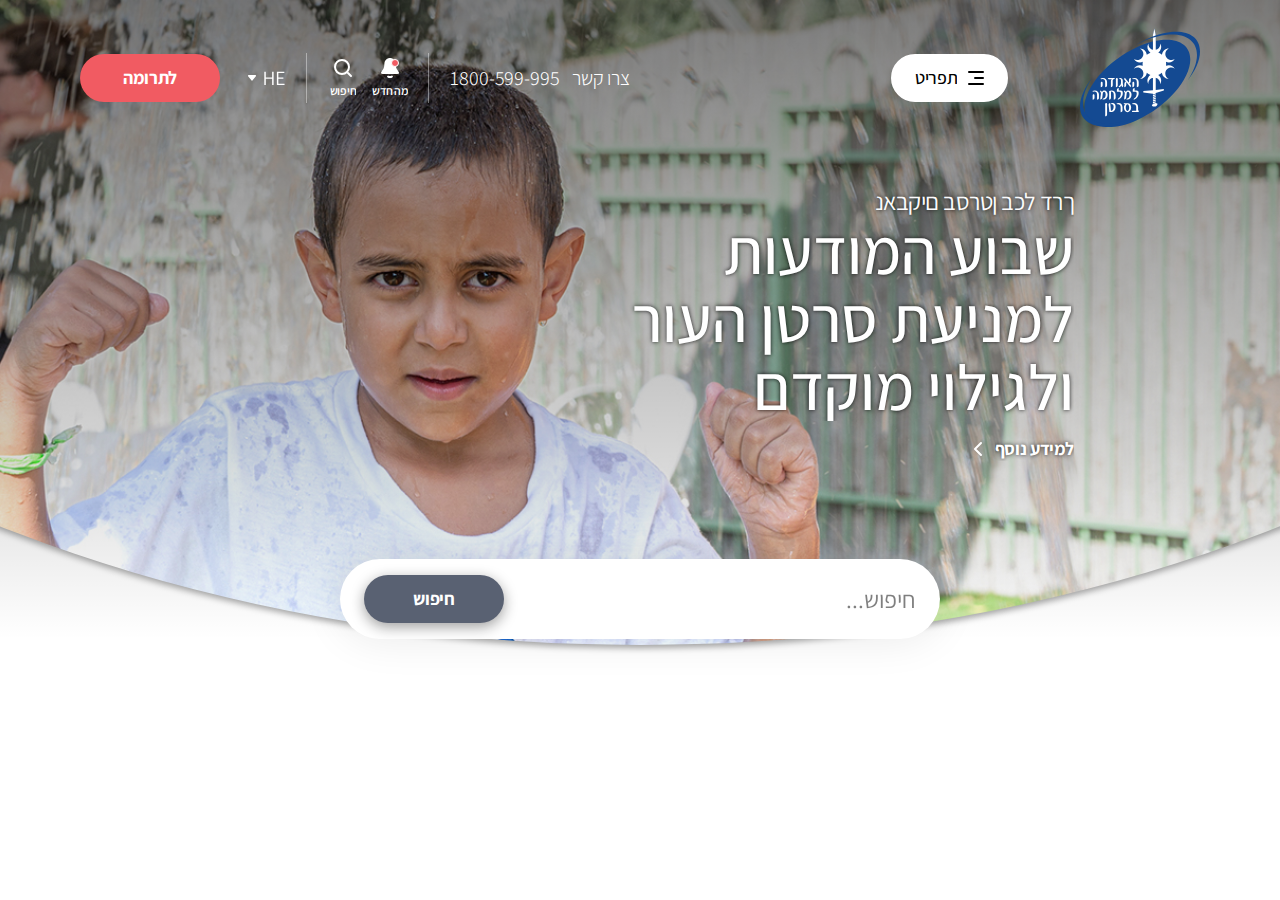
==== index.html @ 86f38469 "Header section done" ====
<!DOCTYPE html>
<html lang="en">
<head>
    <meta charset="UTF-8">
    <meta http-equiv="X-UA-Compatible" content="IE=edge">
    <meta name="viewport" content="width=device-width, initial-scale=1.0">
    <link rel="stylesheet" href="style.css">
    <link rel="preconnect" href="https://fonts.googleapis.com"><link rel="preconnect" href="https://fonts.gstatic.com" crossorigin><link href="https://fonts.googleapis.com/css2?family=Assistant:wght@200;300;400;500;600;700&display=swap" rel="stylesheet">
    <title>Webizz Test</title>
</head>
<body>
    <div class="grad"></div>
    <section class="header">
        <nav>
            <!-- <div class="left-nav">
                <button id="header-button-red">לתרומה</button>
                <select>
                    <option>HE</option>
                </select>
                <div class="header-icon">
                    <div class="header-div">
                        <img src="images/Search.svg">
                        <div class="header-icon-text">חיפוש</div>
                    </div>
                    <div class="header-div">
                        <img src="images/Bell_fill.svg">
                        <div class="header-icon-text">חיפוש</div>
                    </div>
                </div>
                <a class="contact-info">1800-599-995</a>
                <div class="contact-info">צרו קשר</div>
            </div>
            <div class="right-nav">
                <div class="menu">
                    <div id="menu-text">תפריט</div>
                    <img id="menu-icon" src="images/Menu_lines.svg">
                </div>
                <img src="images/Header_logo.svg">
            </div> -->
            <div class="left-nav">
                <button id="header-button-red">לתרומה</button>
                <img id="dropdown" src="images/Language_dropdown.svg">
                <div class="header-icon">
                    <div class="header-search-div">
                        <img src="images/Search.svg">
                        <div class="header-icon-text">חיפוש</div>
                    </div>
                    <div class="header-bell-div">
                        <img src="images/Bell_fill.svg">
                        <div class="header-icon-text">מה חדש</div>
                    </div>
                </div>
                <div class="contacts">
                    <a id="phone-num">1800-599-995</a>
                    <div id="contact-text">צרו קשר</div>
                </div>
            </div>
            <div class="right-nav">
                <div class="menu-div">
                    <div id="menu-text">תפריט</div>
                    <img id="menu-icon" src="images/Menu_lines.svg">
                </div>
                <img id="header-logo"src="images/Header_logo.svg">
            </div>
        </nav> 
        <div class="header-elipse">
            <img src="images/background.jpeg" >
            <div class="search-bar">
                <button id="search-button">חיפוש</button>
                <div id="search-text">חיפוש... </div>
            </div>
        </div>
        <div class="headers">
            <h3>ךרד לכב ןטרסב םיקבאנ</h3>
            <h1>שבוע המודעות למניעת סרטן העור ולגילוי מוקדם</h1>
            <div class="header-expand">
                <img src="images/Expand_right.svg">
                <div>למידע נוסף</div>
            </div>
        </div>
        <div class="search-bar">
            <button id="search-button">חיפוש</button>
            <div id="search-text">חיפוש... </div>
        </div>
    </section>
    
</body>
</html>
---- style.css ----
*{
    padding: 0;
    margin: 0;
    overflow-x: hidden;
    overflow-y: auto;
    font-family: 'Assistant';
}
.header{
    display: flex;
    justify-content: center;
}
.header-elipse {
    position: absolute;
    width: 2648px;
    height: 1904px;
    /* left: -605px;     */
    top: -1259px;
    border-radius: 50%;
    background-color: black;
    background-image: url(images/background.jpeg);
    background-repeat: no-repeat;
    background-size: 71.9%;
    background-position: 279px 1259px;
    filter: drop-shadow(0px 3px 3px rgba(0, 0, 0, 0.35));
    z-index: 0;
    
}
/* .header-elipse {
    position: absolute;
    height: 1898px;
    width: 2650px;
    left: -605px;
    top: -1253px;
    border-radius: 50%;
    background-color: white;
    filter: drop-shadow(0px 4px 4px rgba(0, 0, 0, 0.25));
    z-index: 0;
}  */
.background-img {
    position: absolute;
    width: 100%;
    filter: drop-shadow(0px 4px 4px rgba(0, 0, 0, 0.25));
    z-index: 0;
}
.grad {
    position: absolute;
    width: 100vw;
    height: 639px;
    left: 0;
    top: 0;
    background: linear-gradient(180deg, rgba(0, 0, 0, 0.5) 0%, rgba(0, 0, 0, 0) 100%);
    z-index: 2;
}
nav {
    margin-top: 27.6px;
    z-index: 3;
    width: 100%;
    height: 98.5;
    padding: 0 80px;
    align-items: center;
    display:flex;
    justify-content: space-between;
}
.left-nav{
    display: flex;
    align-items: center;
    height: 98.5px;
}
.right-nav{
    display: flex;
    align-items: center;
}
#header-button-red {
    width: 140px;
    height: 48px;
    background: #F15B62;
    border: none;
    border-radius: 80px;
    font-family: 'Assistant';
    font-style: normal;
    font-weight: 700;
    font-size: 18px;
    line-height: 24px;
    text-align: center;
    letter-spacing: -0.02em;
    color: #FFFFFF;
}
#dropdown {
    width: 46px;
    height: 26px;
    /* margin-left: 1.563%;
    margin-right: 1.563%; */
    margin-left: 20px;
    margin-right: 20px;
}
.header-icon {
    width: 121px;
    height: 50px;
    align-items: center;
    display: flex;
    border-right: 1px solid rgba(255, 255, 255, 0.4);
    border-left: 1px solid rgba(255, 255, 255, 0.4);
}
.header-search-div{
    width: 28px;
    height: 43px;
    margin-left: 22px;
    display: flex;
    flex-direction: column;
    align-items: center;
}
.header-bell-div{
    width: 38px;
    height: 43px;
    margin-left: 14px;
    margin-right: 19px;
    display: flex;
    flex-direction: column;
    align-items: center;
}
.header-div img {
    max-width: 24px;
    max-height: 24px;
}
.header-icon-text{
    height: 15.7px;
    font-style: normal;
    font-weight: 600;
    font-size: 12px;
    line-height: 15.7px;
    text-align: center;
    letter-spacing: -0.02em;
    color: white;
    margin-top: 3px;
}

.contacts {
    display: flex;
    align-items: center;
    width: 220px;
}
#phone-num {
    width: 126px;
    margin-left: 13px;
    font-style: normal;
    font-weight: 300;
    font-size: 20px;
    line-height: 26px;
    text-align: center;
    letter-spacing: -0.008em;
    color: #FFFFFF;
}
#contact-text {
    margin-left: 4px;
    font-style: normal;
    font-weight: 300;
    font-size: 20px;
    line-height: 26px;
    text-align: center;
    letter-spacing: -0.008em;
    color: #FFFFFF;
}
.menu-div{
    width: 113px;
    align-items: center;
    display: flex;
    justify-content: space-between;
    height: 44px;
    background: #FFFFFF;
    border: 2px solid #FFFFFF;
    border-radius: 80px;
}
#menu-text {
    padding-left: 22px;
    font-style: normal;
    font-weight: 500;
    font-size: 18px;
    line-height: 24px;
    text-align: center;
    letter-spacing: -0.02em;
    color: #000000;
}
#menu-icon {
    padding-right: 22px;
    max-height: 14px;
    align-items: center;
}
#header-logo{
    height: 98.5;
    padding-left: 72px;
}
.headers{
    margin-top: 185.75px;
    margin-left: 27.2%;
    position: absolute;
    z-index: 4;
    display: flex;
    flex-direction: column;
    align-items: flex-end;
}
.headers h3 {
    font-style: normal;
    font-weight: 400;
    font-size: 24px;
    line-height: 31px;
    letter-spacing: -0.02em;
    color: #FBFBFC;
    text-shadow: 0px 0px 4px rgba(0, 0, 0, 0.85);
}
.headers h1 {
    overflow-y: hidden;
    max-width: 520px;
    font-style: normal;
    font-weight: 500;
    font-size: 64px;
    line-height: 68px;
    text-align: right;
    color: #FFFFFF;
    mix-blend-mode: normal;
    text-shadow: 0px 0px 4px rgba(0, 0, 0, 0.85);
}
.header-expand {
    margin-top: 3.1%;
    display: flex;
    align-items: center;
}
.header-expand div {
    margin-left: 5px;
    font-style: normal;
    font-weight: 700;
    font-size: 18px;
    line-height: 24px;
    display: flex;
    align-items: center;
    text-align: center;
    letter-spacing: -0.02em;
    color: #FFFFFF;
    text-shadow: 0px 0px 4px rgba(0, 0, 0, 0.85);
}
.search-bar {
   position: absolute;
   z-index: 5;
   margin-top: 559px;
   width: 600px;
   height: 80px;
   background: #FFFFFF;
   box-shadow: 0px 0px 44px rgba(0, 0, 0, 0.09);
   border-radius: 102px;   
   display: flex;
   align-items: center;
   justify-content: space-between;
}
#search-button {
    margin-left: 24px;
    width: 140px;
    height: 48px;
    background: #596172;
    box-shadow: 0px 4px 14px rgba(15, 15, 15, 0.4);
    border-radius: 51.046px;
    border: none;
    font-style: normal;
    font-weight: 700;
    font-size: 18px;
    line-height: 24px;
    text-align: center;
    letter-spacing: -0.02em;
    color: #FFFFFF;
}
#search-text {
    margin-right: 24px;
    direction: rtl;
    font-weight: 400;
    font-size: 24px;
    line-height: 31px;
    display: flex;
    align-items: center;
    text-align: right;
    
    color: #000000;
    
    opacity: 0.5;    
}
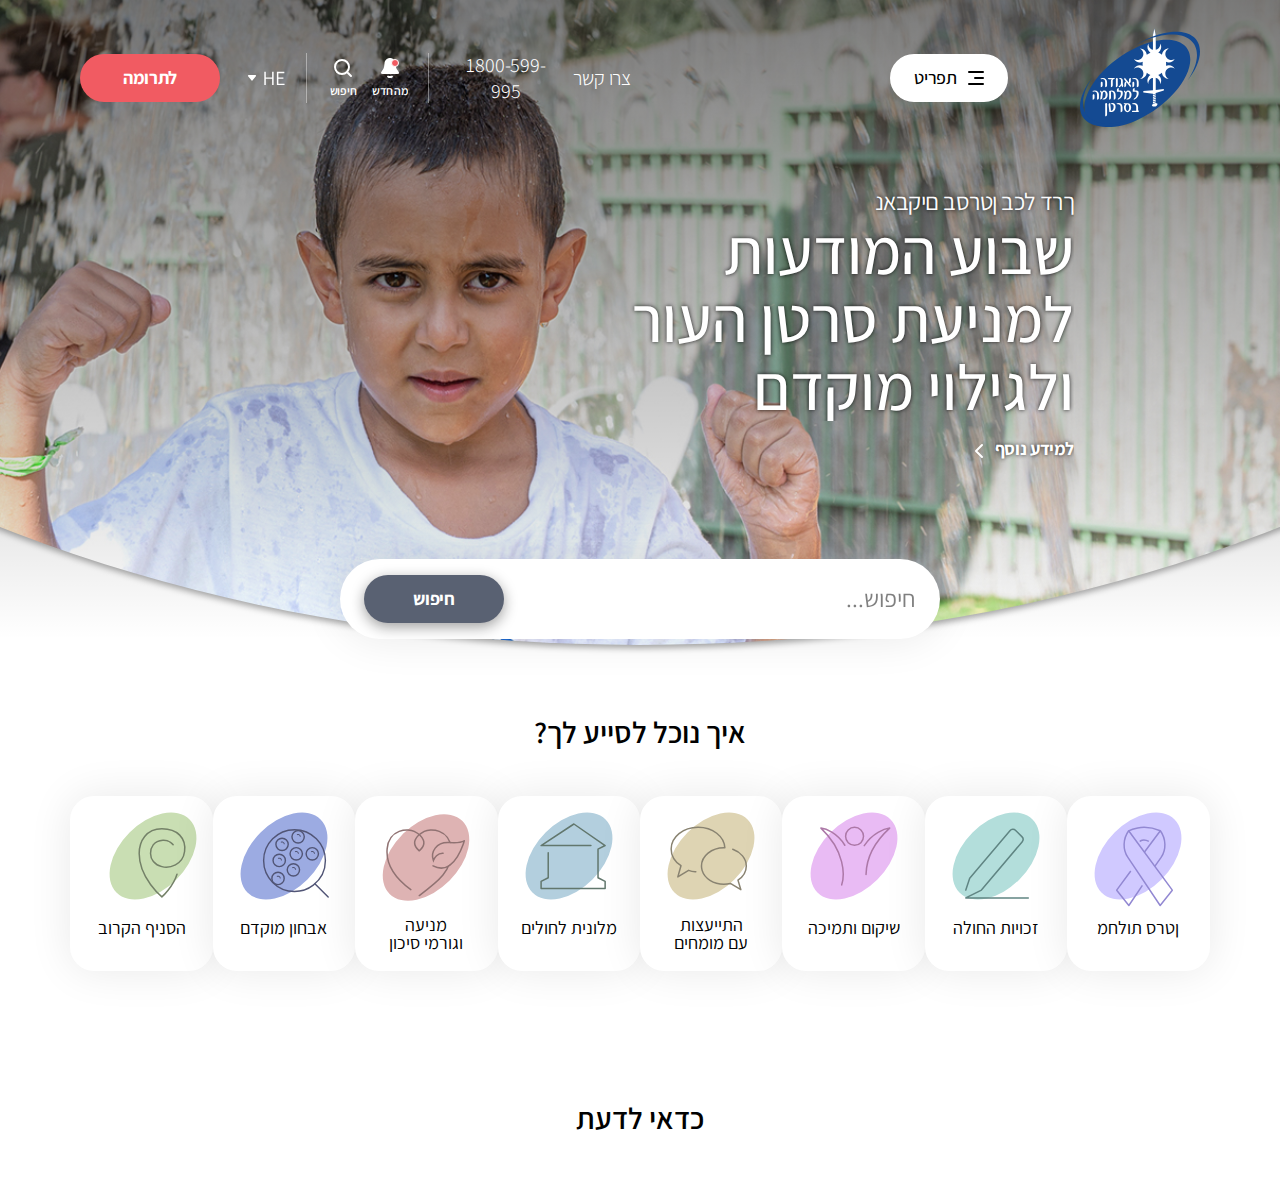
==== commit 6127fe77: "Info Boxes Section added" ====
--- a/index.html
+++ b/index.html
@@ -12,31 +12,6 @@
     <div class="grad"></div>
     <section class="header">
         <nav>
-            <!-- <div class="left-nav">
-                <button id="header-button-red">לתרומה</button>
-                <select>
-                    <option>HE</option>
-                </select>
-                <div class="header-icon">
-                    <div class="header-div">
-                        <img src="images/Search.svg">
-                        <div class="header-icon-text">חיפוש</div>
-                    </div>
-                    <div class="header-div">
-                        <img src="images/Bell_fill.svg">
-                        <div class="header-icon-text">חיפוש</div>
-                    </div>
-                </div>
-                <a class="contact-info">1800-599-995</a>
-                <div class="contact-info">צרו קשר</div>
-            </div>
-            <div class="right-nav">
-                <div class="menu">
-                    <div id="menu-text">תפריט</div>
-                    <img id="menu-icon" src="images/Menu_lines.svg">
-                </div>
-                <img src="images/Header_logo.svg">
-            </div> -->
             <div class="left-nav">
                 <button id="header-button-red">לתרומה</button>
                 <img id="dropdown" src="images/Language_dropdown.svg">
@@ -57,8 +32,10 @@
             </div>
             <div class="right-nav">
                 <div class="menu-div">
-                    <div id="menu-text">תפריט</div>
-                    <img id="menu-icon" src="images/Menu_lines.svg">
+                    <div id="menu-div-content">
+                        <div id="menu-text">תפריט</div>
+                        <img id="menu-icon" src="images/Menu_lines.svg">
+                    </div>
                 </div>
                 <img id="header-logo"src="images/Header_logo.svg">
             </div>
@@ -83,6 +60,52 @@
             <div id="search-text">חיפוש... </div>
         </div>
     </section>
-    
+    <section class="get-started">
+        <h3 id="start-header">איך נוכל לסייע לך?</h3>
+        <div class="start-boxes">
+            <div class="start-box">
+                <img src="images/Location.svg" class="icon icon-1">
+                <div class="box-text box-text-1">הסניף הקרוב</div>
+            </div> 
+            <div class="start-box">
+                <img src="images/Magnifier.svg" id="magnifier-icon">
+                <img src="images/Observe.svg" class="icon icon-2">
+                <div class="box-text box-text-2">אבחון מוקדם</div>
+            </div>
+            <div class="start-box">
+                <img src="images/Heart.svg" class="icon icon-3">
+                <div class="box-text box-text-3">מניעה 
+                   <br> וגורמי סיכון</div>
+                <div class="elipse-3"></div>
+            </div>
+            <div class="start-box">
+                <img src="images/House.svg" class="icon icon-4">
+                <div class="box-text box-text-4">מלונית לחולים</div>
+            </div>
+            <div class="start-box">
+                <img src="images/Chat.svg" class="icon icon-5">
+                <div class="box-text box-text-5">התייעצות 
+                   <br> עם מומחים</div>
+            </div>
+            <div class="start-box">
+                <img src="images/Human.svg" class="icon icon-6">
+                <div class="box-text box-text-6">שיקום ותמיכה</div>
+            </div>
+            <div class="start-box">
+                <img src="images/Pen.svg" class="icon icon-7">
+                <div class="box-text box-text-7">זכויות החולה</div>
+            </div>
+            <div class="start-box">
+                <img src="images/Tie.svg" class="icon icon-8">
+                <div class="box-text box-text-8">ןטרס תולחמ</div>
+            </div>
+        </div>
+    </section>
+    <section class="news">
+        <h3 class="news-header">כדאי לדעת</h3>
+        <div class="news-boxes">
+            <div class="news-box"></div>
+        </div>
+    </section>
 </body>
 </html>--- a/style.css
+++ b/style.css
@@ -5,37 +5,27 @@
     overflow-y: auto;
     font-family: 'Assistant';
 }
+html {
+    font-size: 16px
+}
 .header{
     display: flex;
     justify-content: center;
 }
 .header-elipse {
     position: absolute;
-    width: 2648px;
-    height: 1904px;
-    /* left: -605px;     */
-    top: -1259px;
+    width: 165.63em;
+    height: 118.63em;
+    top: -78.31em;
     border-radius: 50%;
     background-color: black;
     background-image: url(images/background.jpeg);
     background-repeat: no-repeat;
-    background-size: 71.9%;
-    background-position: 279px 1259px;
+    background-position: 17.6em 78.31em;
+    background-size: 71.8% 49%;
     filter: drop-shadow(0px 3px 3px rgba(0, 0, 0, 0.35));
     z-index: 0;
-    
-}
-/* .header-elipse {
-    position: absolute;
-    height: 1898px;
-    width: 2650px;
-    left: -605px;
-    top: -1253px;
-    border-radius: 50%;
-    background-color: white;
-    filter: drop-shadow(0px 4px 4px rgba(0, 0, 0, 0.25));
-    z-index: 0;
-}  */
+}
 .background-img {
     position: absolute;
     width: 100%;
@@ -45,18 +35,17 @@
 .grad {
     position: absolute;
     width: 100vw;
-    height: 639px;
+    height: 39.94em;
     left: 0;
     top: 0;
     background: linear-gradient(180deg, rgba(0, 0, 0, 0.5) 0%, rgba(0, 0, 0, 0) 100%);
     z-index: 2;
 }
 nav {
-    margin-top: 27.6px;
     z-index: 3;
     width: 100%;
-    height: 98.5;
-    padding: 0 80px;
+    height: 6.13em;
+    padding: 1.81em 5.00em;
     align-items: center;
     display:flex;
     justify-content: space-between;
@@ -64,133 +53,132 @@
 .left-nav{
     display: flex;
     align-items: center;
-    height: 98.5px;
 }
 .right-nav{
     display: flex;
     align-items: center;
 }
 #header-button-red {
-    width: 140px;
-    height: 48px;
+    width: 8.75rem;
+    height: 3.00rem;
     background: #F15B62;
     border: none;
-    border-radius: 80px;
+    border-radius: 5.00rem;
+    padding: 0.75rem 2.69rem;
     font-family: 'Assistant';
     font-style: normal;
     font-weight: 700;
-    font-size: 18px;
+    font-size: 1.13rem;
     line-height: 24px;
     text-align: center;
     letter-spacing: -0.02em;
     color: #FFFFFF;
 }
 #dropdown {
-    width: 46px;
-    height: 26px;
-    /* margin-left: 1.563%;
-    margin-right: 1.563%; */
-    margin-left: 20px;
-    margin-right: 20px;
+    width: 2.88em;
+    height: 1.63em;
+    margin-left: 1.25em;
+    margin-right: 1.25em;
 }
 .header-icon {
-    width: 121px;
-    height: 50px;
+    width: 7.56em;
+    height: 3.13em;
     align-items: center;
     display: flex;
     border-right: 1px solid rgba(255, 255, 255, 0.4);
     border-left: 1px solid rgba(255, 255, 255, 0.4);
 }
 .header-search-div{
-    width: 28px;
-    height: 43px;
-    margin-left: 22px;
+    width: 1.75em;
+    height: 2.69em;
+    margin-left: 1.38em;
     display: flex;
     flex-direction: column;
     align-items: center;
 }
 .header-bell-div{
-    width: 38px;
-    height: 43px;
-    margin-left: 14px;
-    margin-right: 19px;
+    width: 2.38em;
+    height: 2.69em;
+    margin-left: 0.88em;
+    margin-right: 1.19em;
     display: flex;
     flex-direction: column;
     align-items: center;
 }
 .header-div img {
-    max-width: 24px;
-    max-height: 24px;
+    max-width: 1.5em;
+    max-height: 1.5em;
 }
 .header-icon-text{
-    height: 15.7px;
+    height: 1rem;
     font-style: normal;
     font-weight: 600;
-    font-size: 12px;
-    line-height: 15.7px;
+    font-size: 0.75rem;
+    line-height: 1rem;
     text-align: center;
     letter-spacing: -0.02em;
     color: white;
-    margin-top: 3px;
+    margin-top: 0.19rem;
 }
 
 .contacts {
     display: flex;
     align-items: center;
-    width: 220px;
 }
 #phone-num {
-    width: 126px;
-    margin-left: 13px;
+    width: 6.63rem;
+    margin-left: 1.50rem;
     font-style: normal;
     font-weight: 300;
-    font-size: 20px;
-    line-height: 26px;
+    font-size: 1.25rem;
+    line-height: 1.63rem;
+    text-align: center;
+    letter-spacing: -0.008em;;
+    color: #FFFFFF;
+}
+#contact-text {
+    margin-left: 0.88rem;
+    font-style: normal;
+    font-weight: 300;
+    font-size: 1.25rem;
+    line-height: 1.63rem;
     text-align: center;
     letter-spacing: -0.008em;
     color: #FFFFFF;
 }
-#contact-text {
-    margin-left: 4px;
-    font-style: normal;
-    font-weight: 300;
-    font-size: 20px;
-    line-height: 26px;
-    text-align: center;
-    letter-spacing: -0.008em;
-    color: #FFFFFF;
-}
 .menu-div{
-    width: 113px;
-    align-items: center;
-    display: flex;
-    justify-content: space-between;
-    height: 44px;
+    padding: 0.63em 1.38em;
+    align-items: center;
     background: #FFFFFF;
     border: 2px solid #FFFFFF;
-    border-radius: 80px;
+    border-radius: 5rem;
+}
+#menu-div-content{
+    display: flex;
+    justify-content: space-between;
+    align-items: center;
+    width: fit-content;
+    height: fit-content;
 }
 #menu-text {
-    padding-left: 22px;
+    margin-right: 0.63em;
     font-style: normal;
     font-weight: 500;
-    font-size: 18px;
-    line-height: 24px;
+    font-size: 1.13rem;
+    line-height: 1.5rem;
     text-align: center;
     letter-spacing: -0.02em;
     color: #000000;
 }
 #menu-icon {
-    padding-right: 22px;
-    max-height: 14px;
+    max-height: 0.88em;
     align-items: center;
 }
 #header-logo{
-    height: 98.5;
-    padding-left: 72px;
+    padding-left: 4.50em;
 }
 .headers{
-    margin-top: 185.75px;
+    margin-top: 11.63em;
     margin-left: 27.2%;
     position: absolute;
     z-index: 4;
@@ -199,79 +187,82 @@
     align-items: flex-end;
 }
 .headers h3 {
+    direction: rtl;
     font-style: normal;
     font-weight: 400;
-    font-size: 24px;
-    line-height: 31px;
+    font-size: 1.50rem;
+    line-height: 1.94rem;
     letter-spacing: -0.02em;
     color: #FBFBFC;
     text-shadow: 0px 0px 4px rgba(0, 0, 0, 0.85);
 }
 .headers h1 {
     overflow-y: hidden;
-    max-width: 520px;
+    max-width: 32.50rem;
     font-style: normal;
     font-weight: 500;
-    font-size: 64px;
-    line-height: 68px;
+    font-size: 4.00rem;
+    line-height: 4.25rem;
     text-align: right;
     color: #FFFFFF;
     mix-blend-mode: normal;
     text-shadow: 0px 0px 4px rgba(0, 0, 0, 0.85);
 }
 .header-expand {
-    margin-top: 3.1%;
-    display: flex;
-    align-items: center;
+    margin-top: 1em; 
+    display: flex;
+    justify-content: flex-start;
 }
 .header-expand div {
-    margin-left: 5px;
+    margin-left: 0.25rem;
     font-style: normal;
     font-weight: 700;
-    font-size: 18px;
-    line-height: 24px;
-    display: flex;
-    align-items: center;
-    text-align: center;
+    font-size: 1.13rem;
+    line-height: 1.47rem;
+    display: flex;
     letter-spacing: -0.02em;
     color: #FFFFFF;
     text-shadow: 0px 0px 4px rgba(0, 0, 0, 0.85);
+}
+.header-expand img {
+    margin-top: 0.13em;
+
 }
 .search-bar {
    position: absolute;
    z-index: 5;
-   margin-top: 559px;
-   width: 600px;
-   height: 80px;
+   margin-top: 34.94em;
+   width: 37.50em   ;
+   height: 5.00em;
    background: #FFFFFF;
    box-shadow: 0px 0px 44px rgba(0, 0, 0, 0.09);
-   border-radius: 102px;   
+   border-radius: 7.50em;   
    display: flex;
    align-items: center;
    justify-content: space-between;
 }
 #search-button {
-    margin-left: 24px;
-    width: 140px;
-    height: 48px;
+    margin-left: 1.50rem;
+    width: 8.75rem;
+    height: 3.00rem;
     background: #596172;
     box-shadow: 0px 4px 14px rgba(15, 15, 15, 0.4);
-    border-radius: 51.046px;
+    border-radius: 3.19rem;
     border: none;
     font-style: normal;
     font-weight: 700;
-    font-size: 18px;
-    line-height: 24px;
+    font-size: 1.13rem;
+    line-height: 1.50rem;
     text-align: center;
     letter-spacing: -0.02em;
     color: #FFFFFF;
 }
 #search-text {
-    margin-right: 24px;
+    margin-right: 1.5rem;
     direction: rtl;
     font-weight: 400;
-    font-size: 24px;
-    line-height: 31px;
+    font-size: 1.50rem;
+    line-height: 1.96rem;
     display: flex;
     align-items: center;
     text-align: right;
@@ -280,3 +271,103 @@
     
     opacity: 0.5;    
 }
+
+/* Get Started section */
+.get-started {
+    margin-top: 34.56em;
+    display: flex;
+    flex-direction: column;
+    align-items: center;
+}
+#start-header {
+    direction: rtl;
+    font-style: normal;
+    font-weight: 600;
+    font-size: 1.88rem;
+    line-height: 2.88rem;
+    text-align: right;
+    color: #010101;    
+}
+.start-boxes{
+    display: flex;
+    align-items: center;
+    justify-content: space-between;
+    width: 89%;
+    height: 16.06em;
+    padding: 0 2.75em;
+}
+.start-box {
+    position: relative;
+    width: 9.06em;
+    height: 10.94em;
+    background: #FFFFFF;
+    box-shadow: 0px 0px 44px rgba(0, 0, 0, 0.09);
+    border-radius: 1.5em;
+    display: flex;
+    flex-direction: column;
+    align-items: center;
+    justify-content: flex-start;
+}
+.box-text {
+    position: absolute;
+    text-align: center;
+    font-style: normal;
+    font-weight: 400;
+    font-size: 1.13rem;
+    line-height: 1.5rem;
+    margin-top: 7.50rem;
+    text-align: center;
+    color: #010101;
+
+}
+#magnifier-icon {
+    position: absolute;
+    margin-top: 2.06em;
+    margin-left: 1.43em;
+}
+.icon-1 {
+    align-self: flex-end;
+}
+.box-text-3{
+    line-height: 1em;
+}
+.box-text-5{
+    line-height: 1em;
+}
+
+.icon-3{
+    position: absolute;
+    margin-top: 2.06em;
+    z-index: 2;
+}
+
+.elipse-3{
+    margin-top: 0.6em;
+    width: 4.13em;
+    height: 6.44em;
+    border-radius: 50%;
+    transform: rotate(45deg);
+    background: #DEB3B3;
+    z-index: 1;
+}
+
+/* News section */
+.news{
+    margin-top: 5.19em;
+    display: flex;
+    flex-direction: column;
+    align-items: center;
+    justify-content: center;
+}
+.news-header {
+    font-style: normal;
+    font-weight: 600;
+    font-size: 1.88rem;
+    line-height: 2.88rem;
+    text-align: right;
+    color: #010101;
+}
+.news-boxes {
+    margin-top: 2.63em;
+}
+
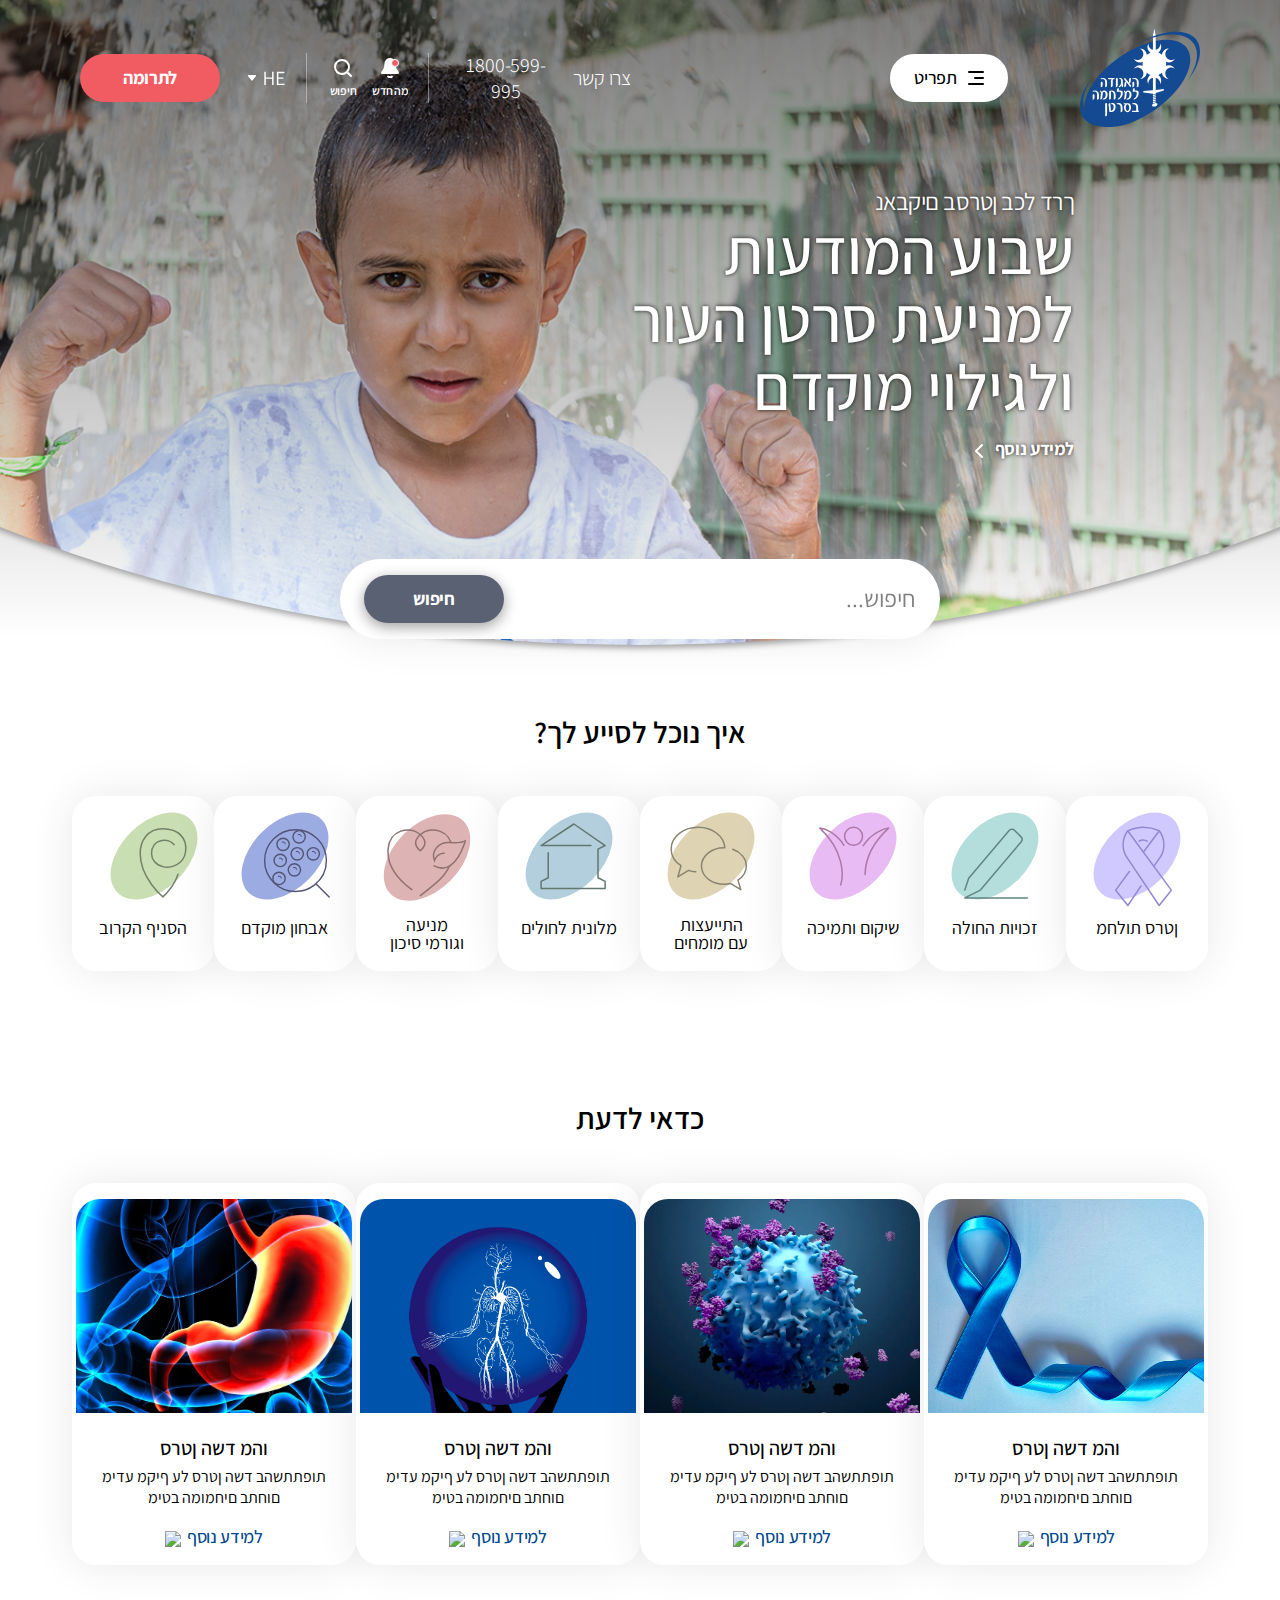
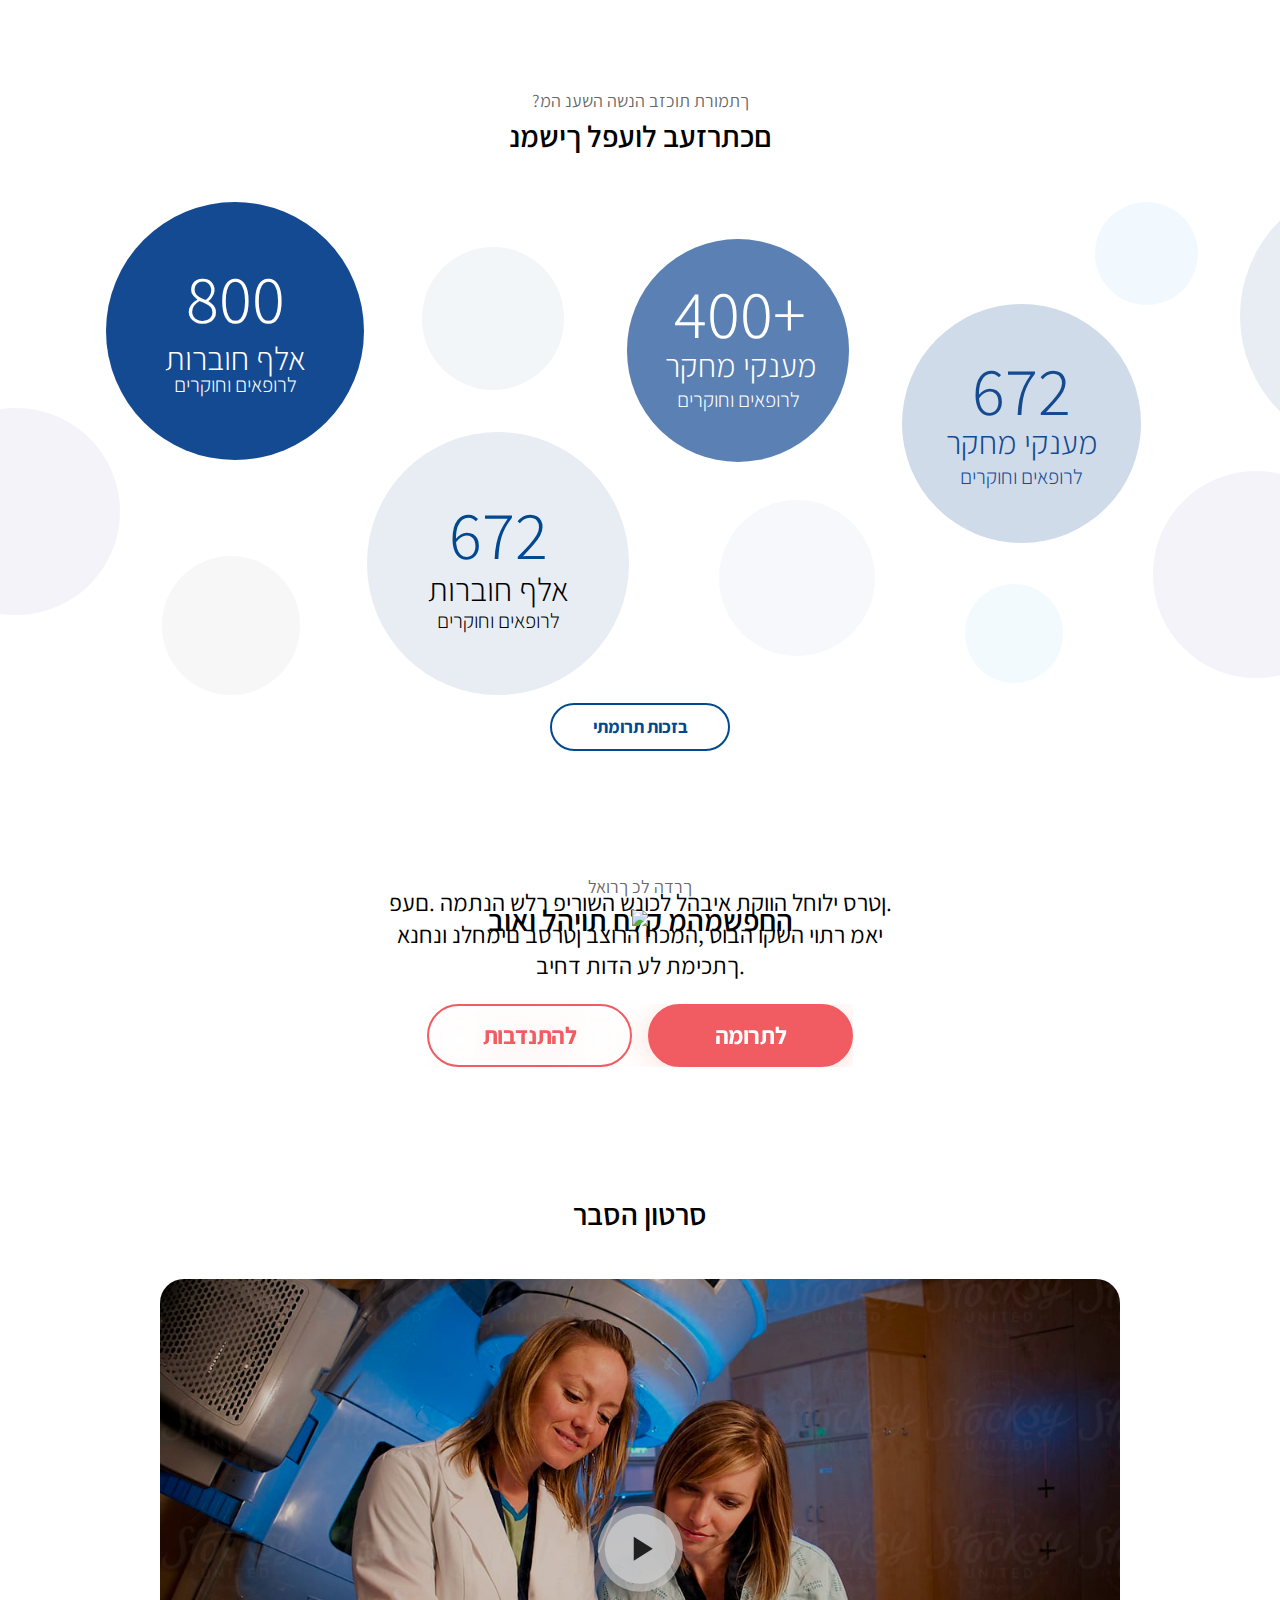
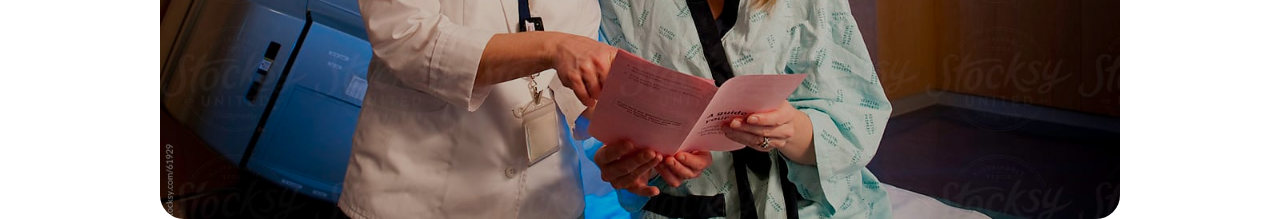
==== commit db3e69dc: "Explanatory video section Added" ====
--- a/index.html
+++ b/index.html
@@ -104,7 +104,100 @@
     <section class="news">
         <h3 class="news-header">כדאי לדעת</h3>
         <div class="news-boxes">
-            <div class="news-box"></div>
+            <div class="news-box">
+                <img src="images/Stomach.png" class="news-box-img">
+                <h4 class="news-box-header">והמ דשה ןטרס</h4>
+                <p class="news-box-p">תופתתשהב דשה ןטרס לע ףיקמ עדימ םוחתב םיחמומה בטימ</p>
+                <div class="news-box-anchor">
+                    <img class="news-expand-icon"src="images/Expand_right_blue.svg">
+                    <a class="news-anchor">למידע נוסף</a>
+                </div>
+            </div>
+            <div class="news-box">
+                <img src="images/Nerves.png" class="news-box-img">
+                <h4 class="news-box-header">והמ דשה ןטרס</h4>
+                <p class="news-box-p">תופתתשהב דשה ןטרס לע ףיקמ עדימ םוחתב םיחמומה בטימ</p>
+                <div class="news-box-anchor">
+                    <img class="news-expand-icon"src="images/Expand_right_blue.svg">
+                    <a class="news-anchor">למידע נוסף</a>
+                </div>
+            </div>
+            <div class="news-box">
+                <img src="images/Virus.png" class="news-box-img">
+                <h4 class="news-box-header">והמ דשה ןטרס</h4>
+                <p class="news-box-p">תופתתשהב דשה ןטרס לע ףיקמ עדימ םוחתב םיחמומה בטימ</p>
+                <div class="news-box-anchor">
+                    <img class="news-expand-icon"src="images/Expand_right_blue.svg">
+                    <a class="news-anchor">למידע נוסף</a>
+                </div>
+            </div>
+            <div class="news-box">
+                <img src="images/Badge.png" class="news-box-img">
+                <h4 dir="rtl" class="news-box-header">והמ דשה ןטרס</h4>
+                <p class="news-box-p">תופתתשהב דשה ןטרס לע ףיקמ עדימ םוחתב םיחמומה בטימ</p>
+                <div class="news-box-anchor">
+                    <img class="news-expand-icon"src="images/Expand_right_blue.svg">
+                    <a class="news-anchor">למידע נוסף</a>
+                </div>
+            </div>
+        </div>
+    </section>
+    <section class="facts">
+        <h4 class="facts-smaller-header">?ךתמורת תוכזב הנשה השענ המ</h4>
+        <h3 class="facts-header">םכתרזעב לועפל ךישמנ</h3>
+        <div class="circles-wrapper">
+            <div class="circle-1"></div>
+            <div class="circle-2">
+                <div class="circle-2-number">800</div>
+                <div class="circle-2-txt-1">אלף חוברות</div>
+                <div class="circle-2-txt-2">לרופאים וחוקרים</div>
+            </div>
+            <div class="circle-3"></div>
+            <div class="circle-4">
+                <div class="circle-4-number">672</div>
+                <div class="circle-4-txt-1">אלף חוברות</div>
+                <div class="circle-4-txt-2">לרופאים וחוקרים</div>
+            </div>
+            <div class="circle-5">
+                <div class="circle-5-number">400+</div>
+                <div class="circle-5-txt-1">מענקי מחקר</div>
+                <div class="circle-5-txt-2">לרופאים וחוקרים</div>
+            </div>
+            <div class="circle-6"></div>
+            <div class="circle-7"></div>
+            <div class="circle-8">
+                <div class="circle-8-number">672</div>
+                <div class="circle-8-txt-1">מענקי מחקר</div>
+                <div class="circle-8-txt-2">לרופאים וחוקרים</div>
+            </div>
+            <div class="circle-9"></div>
+            <div class="circle-10"></div>
+            <div class="circle-11"></div>
+            <div class="circle-12">
+                <div class="circle-12-number">780+</div>
+                <div class="circle-12-txt-1">מענקי מחקר</div>
+                <div class="circle-12-txt-2">לרופאים וחוקרים</div>
+            </div>
+        </div>
+        <button class="facts-button">בזכות תרומתי</button>
+    </section>
+    <section class="customers">
+        <h5 class="customers-smaller-header">ךרדה לכ ךרואל</h5>
+        <h2 class="customers-header">החפשמהמ קלח תויהל ואוב</h2>
+        <img src="images/Customers.svg" class="customers-img">
+        <p lang="ar" class="feedback">.ןטרס ילוחל הווקת איבהל לכונש השוריפ ךלש הנתמה
+            .םעפ יאמ רתוי השקו הבוט ,המכח הרוצב ןטרסב םימחלנ ונחנא .ךתכימת לע הדות דחיב 
+            </p>
+        <div class="customers-buttons">
+            <button class="customers-button volunteer">להתנדבות</button>
+            <button class="customers-button donate">לתרומה</button>
+        </div>
+    </section>
+    <section class="explanatory">
+        <h2 class="explanatory-header">סרטון הסבר</h2>
+        <div class="video-wrapper">
+            <div class="video-cover"></div>
+            <img src="images/Play_icon.svg" class="play-icon">
         </div>
     </section>
 </body>
--- a/style.css
+++ b/style.css
@@ -292,7 +292,7 @@
     display: flex;
     align-items: center;
     justify-content: space-between;
-    width: 89%;
+    width: 88.8%;
     height: 16.06em;
     padding: 0 2.75em;
 }
@@ -368,6 +368,497 @@
     color: #010101;
 }
 .news-boxes {
+    padding: 2.63em 5em;
+    width: 88.8%;
+    display: flex;
+    align-items: center;
+    justify-content: space-between;
+}
+.news-box {
+    width: 18.88em;
+    height: 23.88em;
+    background: #FFFFFF;
+    box-shadow: 0px 0px 44px rgba(0, 0, 0, 0.09);
+    border-radius: 1.5em;
+    display: flex;
+    flex-direction: column;
+    justify-content: flex-start;
+    align-items: center;
+}
+
+.news-box-img {
+    margin-top: 1em;
+    border-radius: 1.5em 1.5em 0 0;
+    object-fit: cover;
+    width: 17.25em;
+    height: 13.38em;
+    
+}
+
+.news-box-header {
+    direction: rtl;
+    margin-top: 1.38rem;
+    font-style: normal;
+    font-weight: 500;
+    font-size: 1.25rem;
+    line-height: 1.63rem;
+    text-align: center;
+    color: #000000;    
+}
+.news-box-p {
+    margin-top: 0.38rem;
+    font-style: normal;
+    font-weight: 400;
+    font-size: 1.00rem;
+    line-height: 1.31rem;
+    text-align: center;
+    max-width: 15.25rem;
+}
+
+.news-box-anchor {
+    display: flex;
+    align-items: flex-start;
+}
+.news-expand-icon {
+    margin-top: 1.38em;
+    margin-right: 0.38em;
+}
+.news-anchor {
+    margin-top: 1rem;
+    direction: rtl;
+    font-style: normal;
+    font-weight: 500;
+    font-size: 1.13rem;
+    line-height: 1.50rem;
+    display: flex;
+    align-items: center;
+    text-align: center;
+    letter-spacing: -0.02em;
+    color: #004990;
+}
+
+/* Facts Section */
+
+.facts{
+    margin-top: 5.13em;
+    display: flex;
+    flex-direction: column;
+    align-items: center;
+    justify-content: flex-start;
+}
+.facts-smaller-header {
+    font-style: normal;
+    font-weight: 400;
+    font-size: 1.13rem;
+    line-height: 1.50rem;
+    text-align: center;
+    color: rgba(1, 1, 1, 0.6);  
+}
+.facts-header {
+    font-style: normal;
+    font-weight: 600;
+    font-size: 1.88rem;
+    line-height: 2.88rem;   
+    text-align: center;  
+    color: #010101;    
+}
+.circles-wrapper{
+    width: 100%;
+    display: flex;
+    align-items: flex-start;
+    justify-content: flex-start;
+}
+.circle-1 {
+    position: absolute;
+    margin-top: 15.56em;
+    margin-left: -5.44em;
+    border-radius: 50%;
+    width: 12.94em;
+    height: 12.94em;
+    background: rgba(26, 15, 145, 0.05);
+}
+.circle-2 {
+    position:absolute;
+    margin-top: 2.63rem;
+    margin-left: 6.63rem;
+    border-radius: 50%;
+    width: 16.13rem;
+    height: 16.13rem;background: #144A92;
+    display: flex;
+    flex-direction: column;
+    align-items: center;
+    justify-content: flex-start;
+}
+.circle-2-number {
+    position: absolute;
+    margin-top: 3.31rem;
+    font-style: normal;
+    font-weight: 300;
+    font-size: 4.25rem;
+    line-height: 5.56rem;
+    color: #FFFFFF;
+}
+.circle-2-txt-1{
+    position: absolute;
+    font-style: normal;
+    margin-top: 8.4rem;
+    font-weight: 300;
+    font-size: 2.06rem;
+    line-height: 2.69rem;
+    color: #FFFFFF;
+}
+.circle-2-txt-2 {
+    position: absolute;
+    margin-top: 10.56rem;
+    font-style: normal;
+    font-weight: 300;
+    font-size: 1.31rem;
+    line-height: 1.69rem;
+    color: #FFFFFF;
+}
+.circle-3 {
+    position: absolute;
+    margin-top: 24.81em;
+    margin-left: 10.13em;
+    border-radius: 50%;
+    width: 8.63em;
+    height: 8.63em;
+    background: rgba(89, 97, 114, 0.05);
+}
+.circle-4 {
+    margin-top: 17.06em;
+    margin-left: 22.94em;
+    border-radius: 50%;
+    width: 16.38em;
+    height: 16.38em;
+    background: #E8EDF4;
+    display: flex;
+    flex-direction: column;
+    align-items: center;
+    justify-content: flex-start; 
+}
+.circle-4-number {
+    position: absolute;
+    margin-top: 3.69rem;
+    font-style: normal;
+    font-weight: 300;
+    font-size: 4.25rem;
+    line-height: 5.56rem;
+    color: #004990;
+}
+.circle-4-txt-1{
+    position: absolute;
+    font-style: normal;
+    margin-top: 8.38rem;
+    font-weight: 300;
+    font-size: 2.06rem;
+    line-height: 2.69rem;
+    color: #000000;
+}
+.circle-4-txt-2 {
+    position: absolute;
+    margin-top: 10.94rem;
+    font-style: normal;
+    font-weight: 300;
+    font-size: 1.31rem;
+    line-height: 1.69rem;
+    color: #000000;
+}
+.circle-5 {
+    position: absolute;
+    margin-top: 5em;
+    margin-left: 39.19em;
+    border-radius: 50%;
+    width: 13.88em;
+    height: 13.88em;
+    background: #5B80B3;
+    display: flex;
+    flex-direction: column;
+    justify-content: flex-start; 
+}
+.circle-5-number {
+    position: absolute;
+    margin-top: 1.88rem;
+    margin-left: 2.94rem;
+    font-style: normal;
+    font-weight: 300;
+    font-size: 4.25rem;
+    line-height: 5.56rem;
+    color: #FFFFFF;
+}
+.circle-5-txt-1{
+    position: absolute;
+    font-style: normal;
+    margin-top: 6.50rem;
+    margin-left: 2.38rem;
+    font-weight: 300;
+    font-size: 2.06rem;
+    line-height: 2.69rem;
+    color: #FFFFFF;
+}
+.circle-5-txt-2 {
+    position: absolute;
+    margin-top: 9.13rem;
+    margin-left: 3.13rem;
+    font-style: normal;
+    font-weight: 300;
+    font-size: 1.31rem;
+    line-height: 1.69rem;
+    color: #FFFFFF;
+}
+.circle-6 {
+    position: absolute;
+    margin-top: 5.50em;
+    margin-left: 26.38em;
+    border-radius: 50%;
+    width: 8.88em;
+    height: 8.88em;
+    background: rgba(0, 73, 144, 0.05);
+}
+.circle-7 {
+    position: absolute;
+    margin-top: 21.31em;
+    margin-left: 44.94em;
+    border-radius: 50%;
+    width: 9.75em;
+    height: 9.75em;
+    background: rgba(232, 237, 244, 0.4);
+}
+.circle-8 {
+    position: absolute;
+    margin-top: 9.06em;
+    margin-left: 56.38em;
+    border-radius: 50%;
+    width: 14.94em;
+    height: 14.94em;
+    background: #D0DBE9;
+    display: flex;
+    flex-direction: column;
+    align-items: center;
+    justify-content: flex-start; 
+}
+.circle-8-number {
+    position: absolute;
+    margin-top: 2.63rem;
+    font-style: normal;
+    font-weight: 300;
+    font-size: 4.25rem;
+    line-height: 5.56rem;
+    color: #144A92;
+}
+.circle-8-txt-1{
+    position: absolute;
+    font-style: normal;
+    margin-top: 7.25rem;
+    font-weight: 300;
+    font-size: 2.06rem;
+    line-height: 2.69rem;
+    color: #144A92;
+}
+.circle-8-txt-2 {
+    position: absolute;
+    margin-top: 9.88rem;
+    font-style: normal;
+    font-weight: 300;
+    font-size: 1.31rem;
+    line-height: 1.69rem;
+    color: #144A92;
+}
+.circle-9 {
+    position: absolute;
     margin-top: 2.63em;
-}
-
+    margin-left: 68.44em;
+    border-radius: 50%;
+    width: 6.44em;
+    height: 6.44em;
+    background: rgba(160, 215, 255, 0.15);
+}
+.circle-10 {
+    position: absolute;
+    margin-top: 26.56em;
+    margin-left: 60.31em;
+    border-radius: 50%;
+    width: 6.13em;
+    height: 6.13em;
+    background: rgba(29, 161, 242, 0.05);
+}
+.circle-11 {
+    position: absolute;
+    margin-top: 19.50em;
+    margin-left: 72.06em;
+    border-radius: 50%;
+    width: 12.88em;
+    height: 12.88em;
+    background: rgba(26, 15, 145, 0.05);
+}
+.circle-12 {
+    position: absolute;
+    margin-top: 1.38em;
+    margin-left: 77.50em;
+    border-radius: 50%;
+    width: 16.75em;
+    height: 16.75em;
+    background: #E8EDF4;
+    display: flex;
+    flex-direction: column;
+    justify-content: flex-start;
+}
+.circle-12-number {
+    position: absolute;
+    margin-top: 3.81rem;
+    margin-left: 4.44rem;
+    font-style: normal;
+    font-weight: 300;
+    font-size: 4.25rem;
+    line-height: 5.56rem;
+    color: #004990;
+}
+.circle-12-txt-1{
+    position: absolute;
+    font-style: normal;
+    margin-top: 8.44rem;
+    margin-left: 3.75rem;
+    font-weight: 300;
+    font-size: 2.06rem;
+    line-height: 2.69rem;
+    color: #000000;
+}
+.circle-12-txt-2 {
+    position: absolute;
+    margin-top: 11.06rem;
+    margin-left: 4.50rem;
+    font-style: normal;
+    font-weight: 300;
+    font-size: 1.31rem;
+    line-height: 1.69rem;
+    color: #000000;
+}
+.facts-button {
+    margin-top: 0.5rem;
+    width: 11.25rem;
+    height: 3rem;
+    border: 2px solid #004990;
+    border-radius: 40px;
+    font-style: normal;
+    font-weight: 700;
+    font-size: 1.13rem;
+    line-height: 1.50rem;
+    text-align: center;
+    letter-spacing: -0.02em;
+    color: #004990;
+    background: transparent ;
+}
+
+/* Customers */
+
+.customers {
+    margin-top: 7.75em;
+    display: flex;
+    flex-direction: column;
+    align-items: center;
+    position: relative;
+}
+
+.customers-smaller-header {
+    font-style: normal;
+    font-weight: 400;
+    font-size: 1.13rem;
+    line-height: 1.50rem;
+    text-align: center;
+    color: rgba(0, 0, 0, 0.6);
+}
+.customers-header {
+    font-style: normal;
+    font-weight: 600;
+    font-size: 1.88rem;
+    line-height: 2.7rem;
+    text-align: center;
+    color: #000000;
+}
+.customers-img{
+    margin-top: -2em;
+}
+.feedback {
+    direction: rtl;
+    width: 33.75rem;
+    height: 5.75rem;
+    margin-top: -2.39rem;
+    font-style: normal;
+    font-weight: 400;
+    font-size: 1.50rem;
+    line-height: 1.94rem;
+    text-align: center;
+    color: #000000;
+}
+.customers-buttons {
+    margin-top: 1.56em;
+    width: 26.61em;
+    display: flex;
+    align-items: center;
+    justify-content: space-between;
+}
+.customers-button{
+    width: 12.8rem;
+    height: 3.88rem;
+    border: 0.16rem solid #F15B62;
+    filter: drop-shadow(0px 4px 14px rgba(248, 173, 157, 0.4));
+    border-radius: 3.19rem;
+    font-weight: 700;
+    font-size: 1.50rem;
+    line-height: 1.94rem;
+    text-align: center;
+    letter-spacing: -0.02em;
+}
+.volunteer{
+    background-color: transparent;
+    color: #F15B62;
+}
+.donate {
+    background-color: #F15B62;
+    color: #FFFFFF;
+}
+
+/* Explanatory section */
+
+.explanatory{
+    margin-top: 7.75em;
+    display: flex;
+    flex-direction: column;
+    align-items: center;
+}
+.explanatory-header {
+    font-style: normal;
+    font-weight: 600;
+    font-size: 1.88rem;
+    line-height: 2.88rem;
+    text-align: center;
+    color: #000000;
+}
+.video-wrapper {
+    position: relative;
+    margin-top: 2.63em;
+    width: 60.00em;
+    height: 33.75em;
+    background: rgba(1, 1, 1, 0.2);
+    border-radius: 1.5em;
+    display: flex;
+    flex-direction: column;
+    align-items: center;
+    justify-content: center;
+    background-image: url(images/Video.png);
+    background-size: cover;
+    background-repeat: no-repeat;
+    background-position: 0em -3em;
+    z-index: 0;
+}
+.video-cover {
+    position: absolute;
+    width: 60.00em;
+    height: 33.75em;
+    background: rgba(1, 1, 1, 0.2);
+    z-index: 2;
+}
+.play-icon {
+    position: absolute;
+    z-index: 1;
+}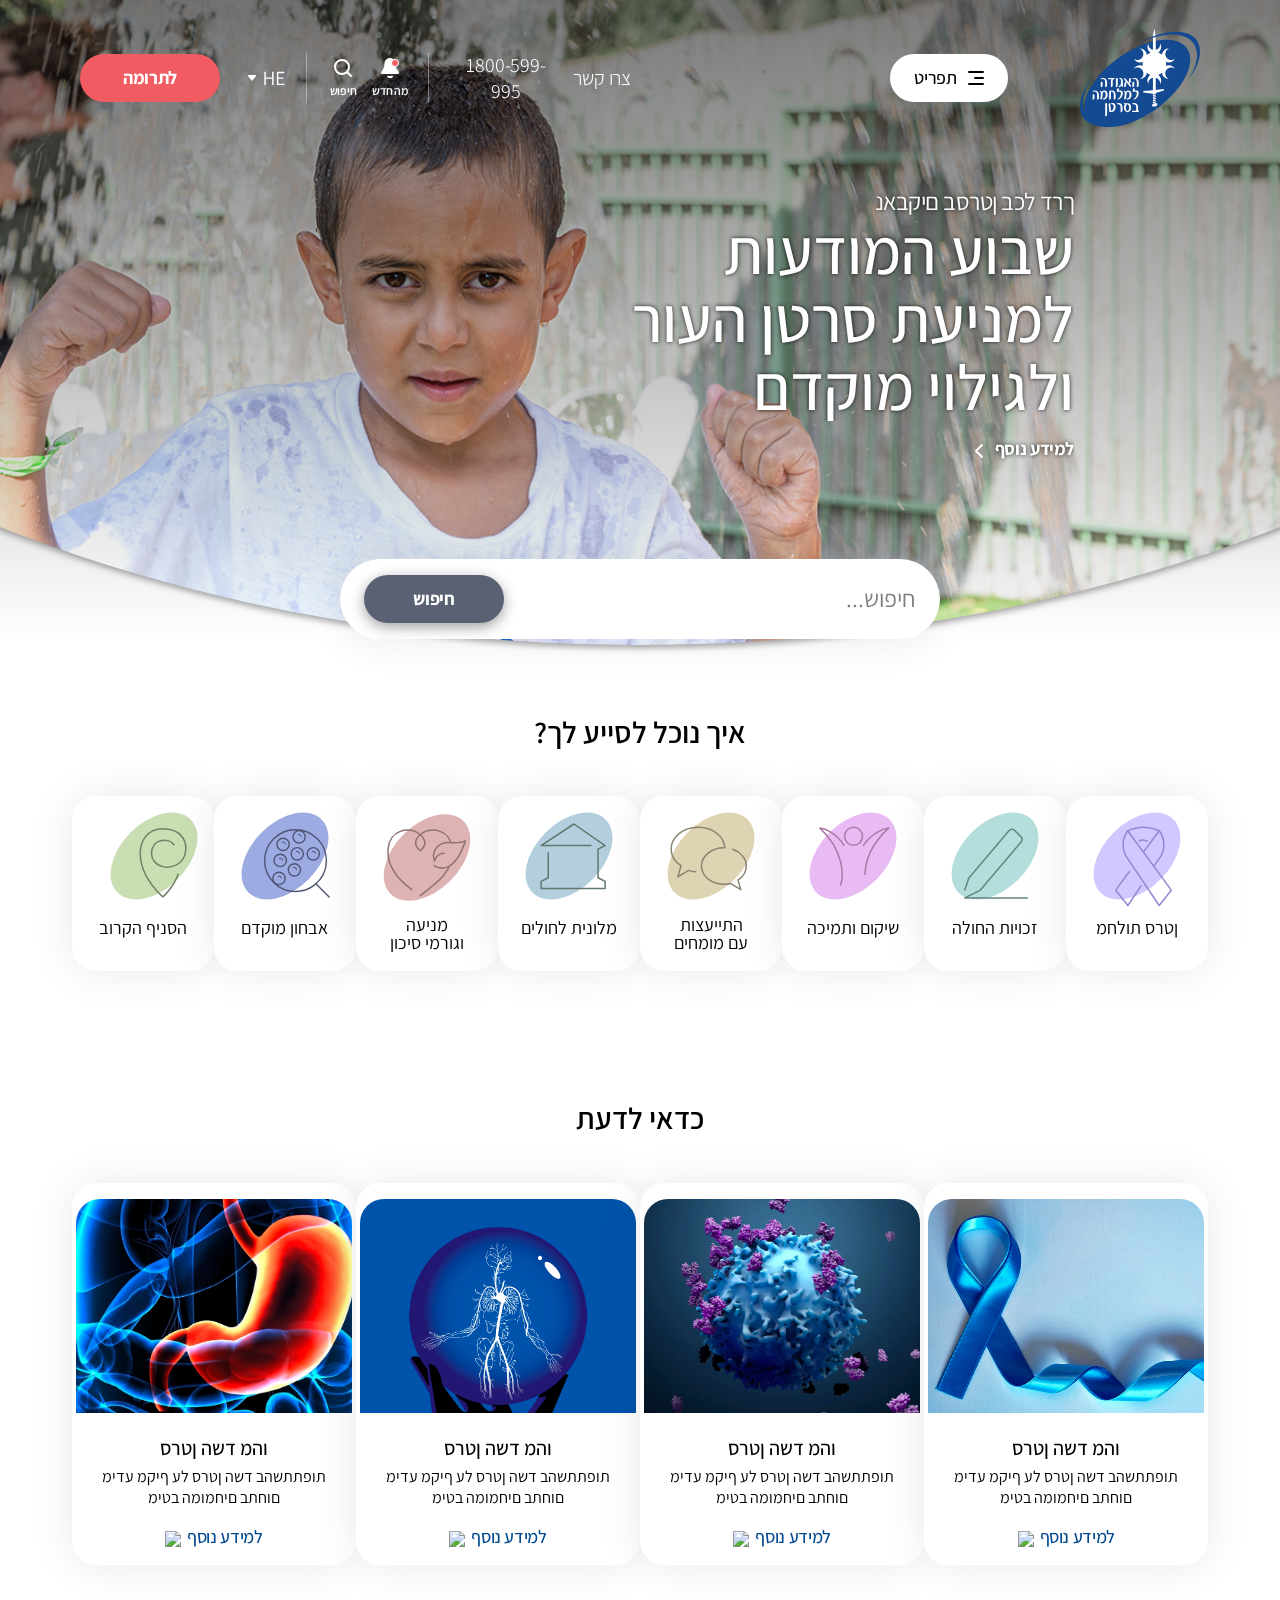
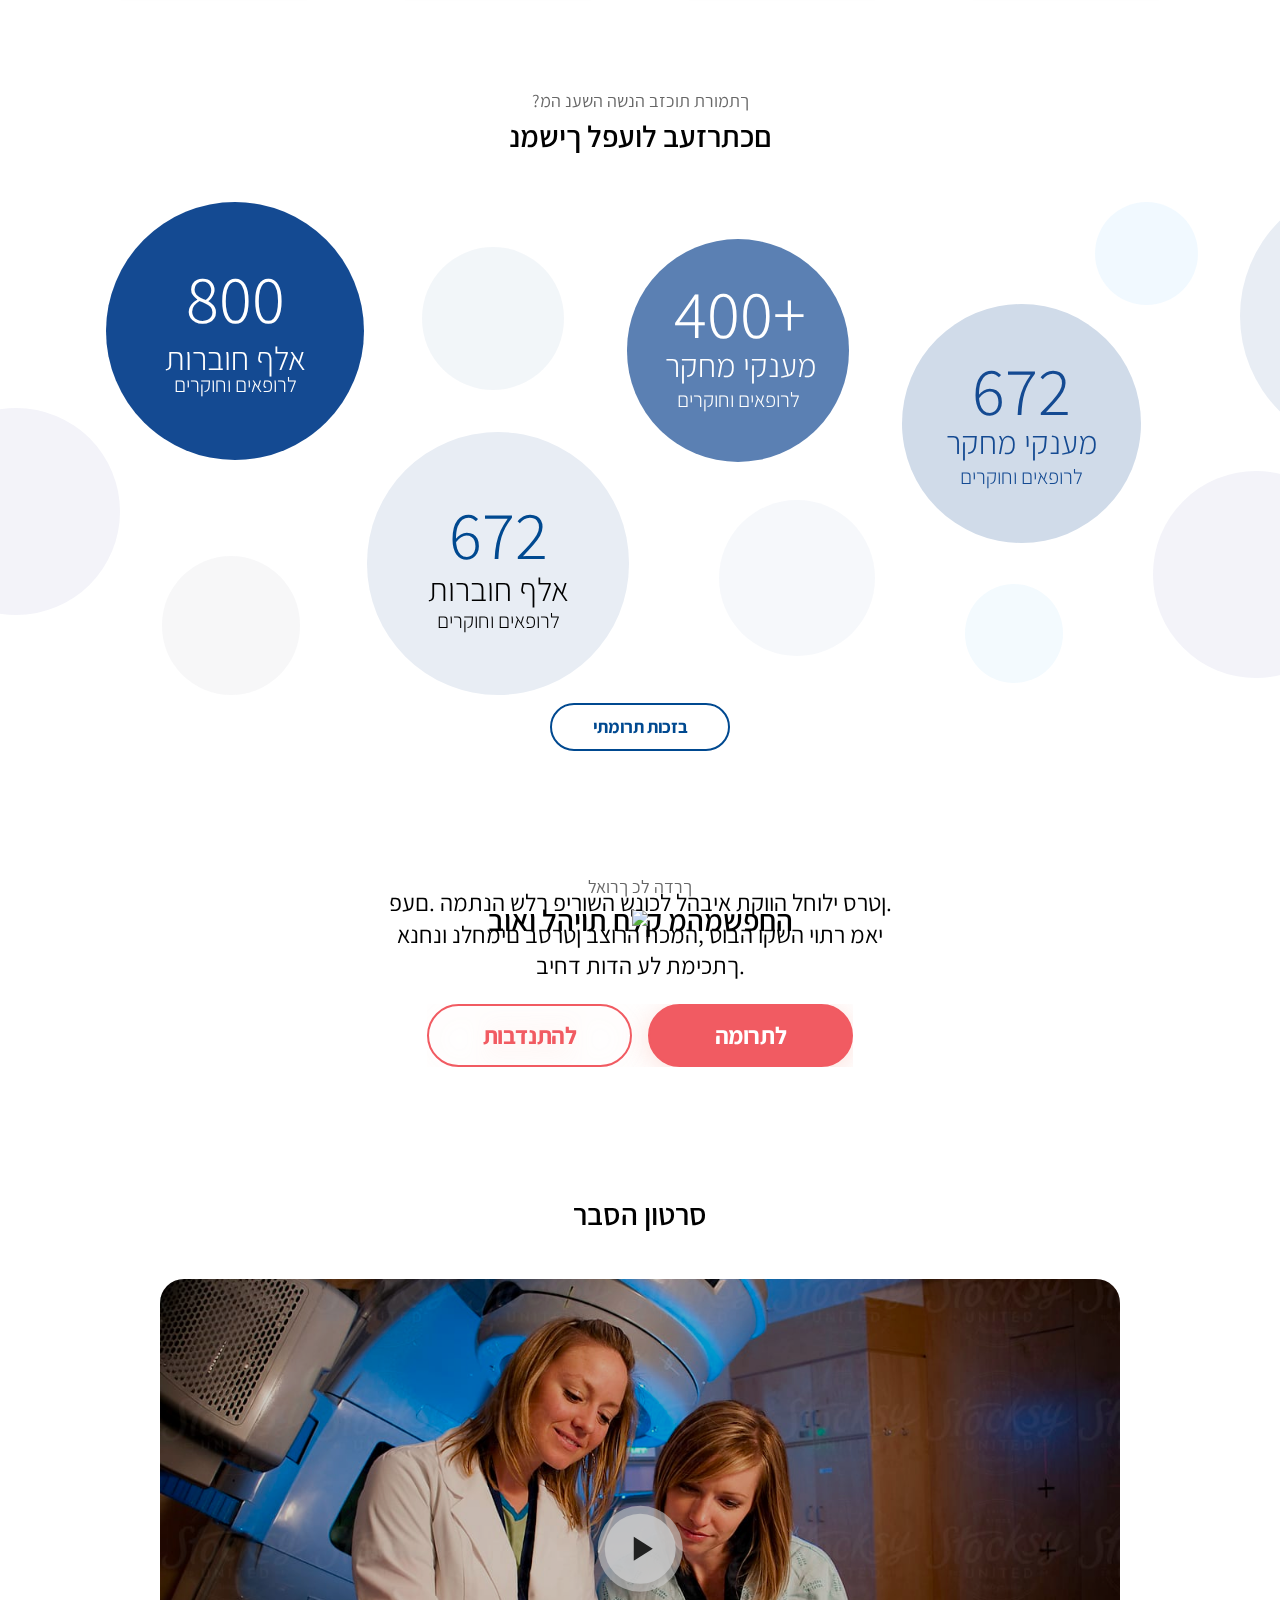
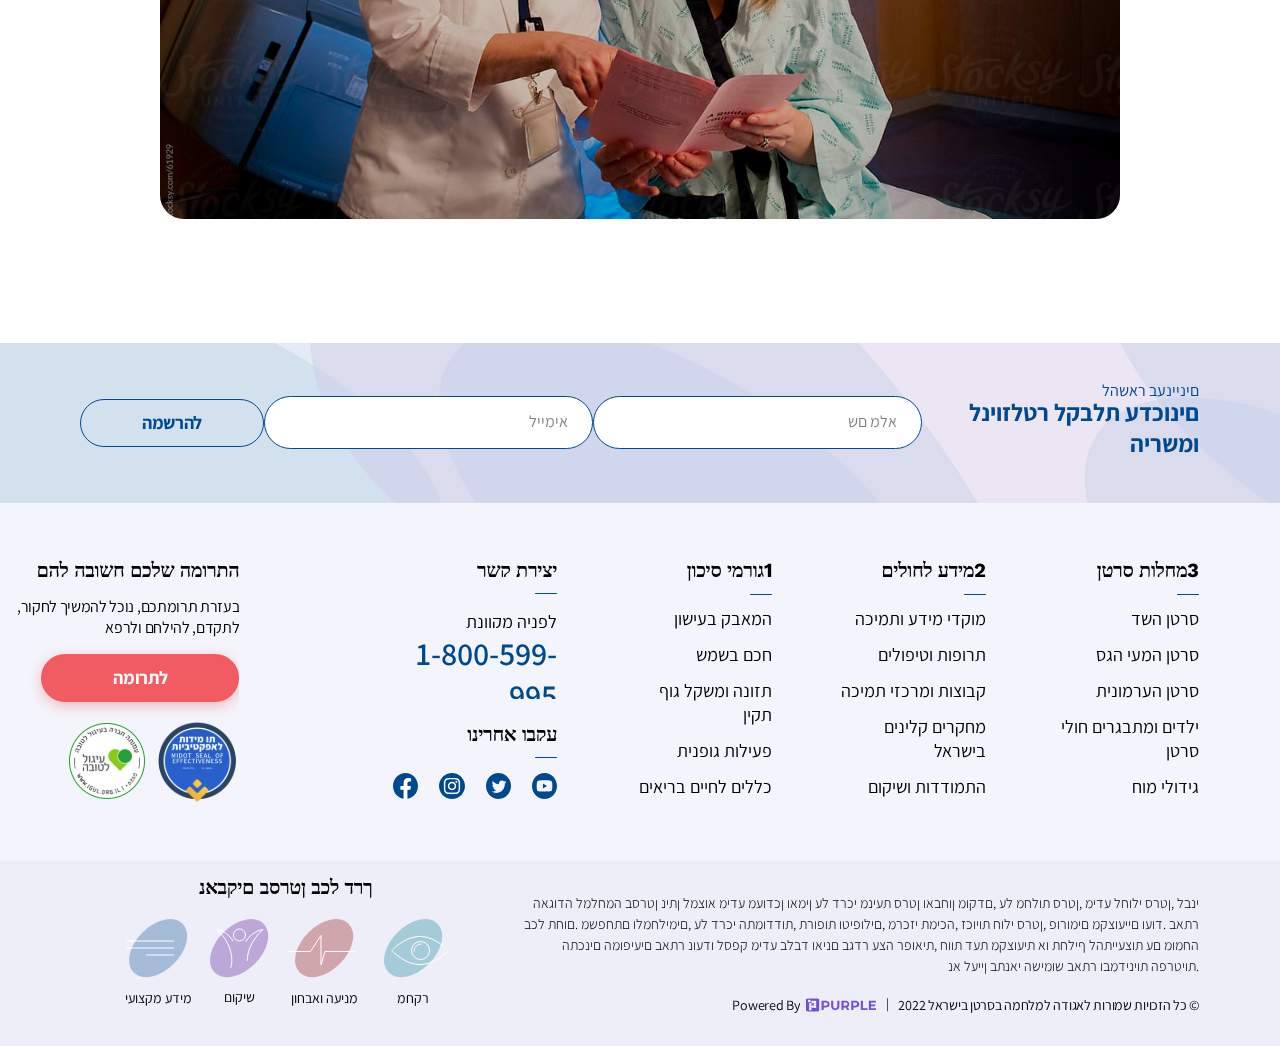
==== commit 3d9fc300: "Footer section finished" ====
--- a/index.html
+++ b/index.html
@@ -5,7 +5,11 @@
     <meta http-equiv="X-UA-Compatible" content="IE=edge">
     <meta name="viewport" content="width=device-width, initial-scale=1.0">
     <link rel="stylesheet" href="style.css">
-    <link rel="preconnect" href="https://fonts.googleapis.com"><link rel="preconnect" href="https://fonts.gstatic.com" crossorigin><link href="https://fonts.googleapis.com/css2?family=Assistant:wght@200;300;400;500;600;700&display=swap" rel="stylesheet">
+    <link rel="preconnect" href="https://fonts.googleapis.com"><link rel="preconnect" href="https://fonts.gstatic.com" crossorigin>
+    <link href="https://fonts.googleapis.com/css2?family=Assistant:wght@200;300;400;500;600;700&display=swap" rel="stylesheet">
+    <link rel="preconnect" href="https://fonts.googleapis.com">
+    <link rel="preconnect" href="https://fonts.gstatic.com" crossorigin>
+    <link href="https://fonts.googleapis.com/css2?family=Work+Sans:wght@700&display=swap" rel="stylesheet">
     <title>Webizz Test</title>
 </head>
 <body>
@@ -200,5 +204,121 @@
             <img src="images/Play_icon.svg" class="play-icon">
         </div>
     </section>
+    <footer>
+        <div class="registration">
+            <div class="registration-elipse-1"></div>
+            <div class="registration-elipse-2"></div>
+            <div class="registration-elipse-3"></div>
+            <div class="registration-elipse-4"></div>
+            <div class="registration-elipse-5"></div>
+            <div class="registration-elipse-6"></div>
+            <div class="reg-form">
+                <form>
+                    <button class="register-button">להרשמה</button>
+                    <div dir="rtl" class="input registration-input-1">אימייל</div>
+                    <div dir="rtl" class="input registration-input-2">אלמ םש</div>
+                </form>
+                <div class="form-text" dir="rtl">
+                    <div class="registration-smaller-text">םיניינעב ראשהל</div>
+                    <div class="registration-text">םינוכדע תלבקל רטלזוינל ומשריה</div>
+                </div>
+            </div>
+        </div>
+        <div class="footer-info">
+            <div class="footer-left-info">
+                <div dir="rtl" class="contribution-div">
+                    <h5 class="contr-header">התרומה שלכם חשובה להם</h5>
+                    <div class="info-div contr-div">בעזרת תרומתכם, נוכל להמשיך לחקור, לתקדם, להילחם ולרפא</div>
+                    <button class="contr-button">לתרומה</button>
+                    <div class="badge-icons">
+                        <img src="images/Contr_icon_2.svg" class="contr-icon">
+                        <img src="images/Contr_icon_1.svg" class="contr-icon">
+                    </div>
+                </div>
+            </div>
+            <div class="footer-right-info">
+                <div dir="rtl" class="contact-info">
+                    <h5 class="contact-header">יצירת קשר</h5>
+                    <div class="line contact-line"></div>
+                    <div class="info-div contact-div">לפניה מקוונת</div>
+                    <div class="number">1-800-599-995</div>
+                    <h5 class="follow-header">עקבו אחרינו</h5>
+                    <div class="line contact-line"></div>
+                    <div class="social-icons">
+                        <img src="images/Youtube.svg" class="social icon">
+                        <img src="images/Twitter.svg" class="social icon">
+                        <img src="images/Instagram.svg" class="social icon">
+                        <img src="images/Facebook.svg" class="social icon">
+                    </div>
+                </div>
+                <div dir="rtl" class="div-1">
+                    <h5 class="info-header">1גורמי סיכון</h5>
+                    <div class="line"></div>
+                    <div class="info-div">המאבק בעישון</div>
+                    <div class="info-div">חכם בשמש</div>
+                    <div class="info-div">תזונה ומשקל גוף תקין</div>
+                    <div class="info-div">פעילות גופנית</div>
+                    <div class="info-div">כללים לחיים בריאים</div>
+                </div>
+                <div dir="rtl" class="div-2">
+                    <h5 class="info-header">2מידע לחולים</h5>
+                    <div class="line"></div>
+                    <div class="info-div">מוקדי מידע ותמיכה</div>
+                    <div class="info-div">תרופות וטיפולים</div>
+                    <div class="info-div">קבוצות ומרכזי תמיכה</div>
+                    <div class="info-div">מחקרים קלינים בישראל</div>
+                    <div class="info-div">התמודדות ושיקום</div>
+                </div>
+                <div dir="rtl" class="div-3">
+                    <h5 class="info-header">3מחלות סרטן</h5>
+                    <div class="line"></div>
+                    <div class="info-div">סרטן השד</div>
+                    <div class="info-div">סרטן המעי הגס</div>
+                    <div class="info-div">סרטן הערמונית</div>
+                    <div class="info-div">ילדים ומתבגרים חולי סרטן</div>
+                    <div class="info-div">גידולי מוח</div>
+                </div>
+            </div>
+        </div>
+        <div class="copyright-info">
+            <div class="footer-icons">
+                <h4 class="footer-icons-header">ךרד לכב ןטרסב םיקבאנ</h4>
+                <div class="footer-icons-wrapper">
+                    <div class="icon-1-wrap">
+                        <img src="images/Footer_1.svg" class="footer-icon-1">
+                        <div class="icon-1-text">מידע מקצועי</div>
+                    </div>
+                    <div class="icon-2-wrap">
+                        <img src="images/Footer_2.svg" class="footer-icon-2">
+                        <div class="icon-2-text">שיקום</div>
+                    </div>
+                    <div class="icon-3-wrap">
+                        <img src="images/Footer_3.svg" class="footer-icon-3">
+                        <div class="icon-3-text">מניעה ואבחון</div>
+                    </div>
+                    <div class="icon-4-wrap">
+                        <img src="images/Footer_4.svg" class="footer-icon-4">
+                        <div class="icon-4-text">רקחמ</div>
+                    </div>
+                </div>
+            </div>
+            <div class="copyright-wrapper">
+                <div class="copyright-content">
+                    <div class="copyright-text">ינבל ,ןטרס ילוחל עדימ ,ןטרס תולחמ לע ,םדקומ ןוחבאו ןטרס תעינמ יכרד לע ןימאו ןכדועמ עדימ אוצמל ןתינ ןטרסב המחלמל הדוגאה רתאב +.דועו םייעוצקמ םימורופ ,ןטרס ילוח תויוכז ,הכימת יזכרמ ,םילופיטו תופורת ,תודדומתה יכרד לע ,םימילחמלו םתחפשמ
+                        .םוחת לכב החמומ םע תוצעייתהל ףילחת וא תיעוצקמ תעד תווח ,תיאופר הצע רדגב םניאו דבלב עדימ קפסל ודעונ רתאב םיעיפומה םינכתה
+                        .תויטרפה תוינידמבו רתאב שומישה יאנתב ןייעל אנ
+                    </div>
+                </div>
+                    <div class="rights">
+                        <div class="powered">Powered By</div>
+                        <img src="images/Purple_footer.svg">
+                        <div class="horizontal-line">|</div>
+                        <div class="copyright">© כל הזכויות שמורות לאגודה למלחמה בסרטן בישראל 2022</div>
+                    </div>
+            </div>
+            
+         </div>
+    </footer>
 </body>
 </html>--- a/style.css
+++ b/style.css
@@ -861,4 +861,444 @@
 .play-icon {
     position: absolute;
     z-index: 1;
-}+}
+
+/* Footer */
+footer {
+    margin-top: 7.75em;
+    width: 100%;
+    height: 43.94em;
+}
+.registration {
+    overflow: hidden;
+    position: relative;
+    width: 100%;
+    height: 10.00em;
+    display: flex;
+}
+.registration-elipse-1 {
+    position: absolute;
+    margin-left: -7.31em;
+    margin-top: -2.06em;
+    width: 36.38em;
+    height: 17.44em; 
+    border-radius: 50%;
+    background: #A6BDD9;
+    mix-blend-mode: hard-light;
+    opacity: 0.3;
+    transform: rotate(22.98deg);
+    z-index: 0;
+}
+.registration-elipse-2 {
+    position: absolute;
+    margin-left: 25.06em;
+    margin-top: 2.44em;
+    width: 36.38em;
+    height: 17.44em; 
+    border-radius: 50%;
+    background: #A6BDD9;
+    mix-blend-mode: hard-light;
+    opacity: 0.3;
+    transform: rotate(34.14deg);
+    z-index:0
+}
+.registration-elipse-3 {
+    position: absolute;
+    margin-left: 65.44em;
+    margin-top: 7.19em;
+    width: 36.38em;
+    height: 17.44em; 
+    border-radius: 50%;
+    background: #A6BDD9;
+    mix-blend-mode: hard-light;
+    opacity: 0.3;
+    transform: rotate(34.14deg);
+    z-index: 0;
+}
+.registration-elipse-4 {
+    position: absolute;
+    margin-left: 66.50em;
+    margin-top: -5.56em;
+    width: 36.38em;
+    height: 17.44em; 
+    border-radius: 50%;
+    background: #A6BDD9;
+    mix-blend-mode: hard-light;
+    opacity: 0.3;
+    transform: rotate(34.14deg);
+    z-index: 1;
+}
+.registration-elipse-5 {
+    position: absolute;
+    margin-left: -22.31em;
+    margin-top: -17.88em;
+    width: 94.06em;
+    height: 45.13em; 
+    border-radius: 50%;
+    background: #A6BDD9;
+    mix-blend-mode: hard-light;
+    opacity: 0.3;
+    transform: rotate(34.14deg);
+    z-index: 3;
+}
+.registration-elipse-6 {
+    position: absolute;
+    margin-left: 19.38em;
+    margin-top: -22.19em;
+    width: 94.06em;
+    height: 45.13em; 
+    border-radius: 50%;
+    background: #BEA7D9;
+    mix-blend-mode: hard-light;
+    opacity: 0.3;
+    transform: rotate(1.39deg);
+    z-index: 2;
+}
+.reg-form {
+    position: absolute;
+    z-index: 3;
+    width: 100%;
+    height: 10.00em;
+    display: flex;
+    align-items: center;
+    justify-content: space-between;
+}
+form {
+    padding: 3em 0 3em 5em;
+    display: flex;
+    width: 57.75em;
+    align-items: center;
+    justify-content: space-between;
+}
+.register-button{
+    width: 12.00rem;
+    height: 3rem;
+    border: 1px solid #004990;
+    background-color: transparent;
+    border-radius: 2.50rem;
+    font-style: normal;
+    font-weight: 700;
+    font-size: 1.13rem;
+    line-height: 1.5rem;
+    text-align: center;
+    letter-spacing: -0.02em;
+    color: #004990;
+}
+.input {
+    width: 19.8rem;
+    height: 3.2rem;
+    display: flex;
+    align-items: center;
+    justify-content: flex-start;
+    background: #FFFFFF;
+    mix-blend-mode: normal;
+    border: 0.632166px solid #004990;
+    border-radius: 40px;
+    padding-right: 1.5rem;
+    font-style: normal;
+    font-weight: 400;
+    font-size: 1rem;
+    line-height: 1.31rem;
+    text-align: right;
+    color: rgb(0, 0, 0, 0.5);
+}
+.form-text {
+    display: flex;
+    flex-direction: column;
+    justify-content: center;
+    align-items: flex-start;
+    padding-right: 5.06em;
+    margin-top: -0.31em;
+}
+.registration-smaller-text {
+    font-style: normal;
+    font-weight: 400;
+    font-size: 1rem;
+    line-height: 1.31rem;
+    color: #004990;
+}
+.registration-text {
+    margin-top: -0.3rem;
+    font-style: normal;
+    font-weight: 700;
+    font-size: 1.5rem;
+    line-height: 1.94rem;
+    text-align: right;
+    color: #004990;
+}
+
+/* Footer Info */
+
+.footer-info {
+    display: flex;
+    justify-content: flex-end;    
+    width: 100%;
+    height: 22.38em;
+    background: rgba(36, 60, 204, 0.05);
+}
+.footer-left-info{
+    display: flex;
+    justify-content: flex-end;
+}
+.footer-right-info {
+    margin-right: 5.06em;
+    display: flex;
+}
+.info-header, .contr-header, .contact-header, .follow-header {
+    font-family: 'Work Sans';
+    font-style: normal;
+    font-weight: 700;
+    font-size: 1.25rem;
+    line-height: 1.44rem;
+    text-align: right;
+    letter-spacing: -0.02em;
+    color: #000000;
+}
+.info-div {
+    font-style: normal;
+    font-weight: 400;
+    font-size: 1.13rem;
+    line-height: 1.50rem;
+    color: #000000;
+}
+.div-1, .div-2, .div-3, .contact-info{
+    margin-top: 3.50em;
+    margin-left: 24px;
+    height: 15.00em;
+    display: flex;
+    flex-direction: column;
+    justify-content: space-between;
+}
+.div-1 {
+    margin-left: 4.63em;
+}
+.div-2 {
+    margin-left: 3.81em;
+}
+.div-3 {
+    margin-left: 2.75em;
+}
+.contact-info {
+    margin-left: 8.44em;
+}
+.line {
+    width: 1.38em;
+    height: 0.06em;
+    background: #004990;
+    border-radius: 1.25em;    
+}   
+.contact-info {
+    margin-top: 3.50em;
+    height: 15.00em;
+    display: flex;
+    flex-direction: column;
+    justify-content: flex-start
+}
+.contact-line {
+    margin-top: 1rem;
+}
+.contact-div {
+    margin-top: 1rem;
+}
+.number {
+    margin-top: 0.25rem;
+    font-style: normal;
+    font-weight: 600;
+    font-size: 2rem;
+    line-height: 2.63rem;
+    text-align: right;
+    color: #004990;
+}
+.follow-header{
+    margin-top: 1.5rem;
+}
+.social-icons{
+    margin-top: 1rem;
+    display: flex;
+    justify-content: space-between;
+    width: 10.25em;
+
+}
+.contribution-div {
+    margin-top: 3.50em;
+    max-width: 15.31em;
+    display: flex;
+    flex-direction: column;
+    align-items: flex-start;
+}
+.contr-button {
+    width: 12.38rem;
+    height: 3.00rem;
+    background: #F15B62;
+    border: 2px solid #F15B62;
+    box-shadow: 0px 4px 14px rgba(241, 91, 98, 0.4);
+    border-radius: 2.50em;
+    font-style: normal;
+    font-weight: 700;
+    font-size: 1.13rem;
+    line-height: 1.5rem;
+    text-align: center;
+    letter-spacing: -0.02em;
+    color: #FFFFFF;
+}
+.contr-div {
+    margin-top: 0.94rem;
+    font-style: normal;
+    font-weight: 400;
+    font-size: 1rem;
+    line-height: 1.31rem;
+    text-align: right;
+    letter-spacing: -0.02em;
+    color: #000000;
+}
+.contr-button {
+    margin-top: 0.94rem;
+}
+.badge-icons {
+    margin-top: 1.13em;
+    display: flex;
+    align-items: center;
+}
+.contr-icon {
+    margin-left: 0.50em;
+}
+
+/* Copyright */
+.copyright-info {
+    width: 100%;
+    height: 11.56em;
+    background: #EDEEF8;
+    display: flex;
+    justify-content: space-between;
+}
+.copyright-content{
+    display: flex;
+    flex-direction: column;
+    align-items: flex-start;
+}
+.copyright-text {
+    margin-top: 2rem;
+    width: 42.69rem;
+    font-style: normal;
+    font-weight: 300;
+    font-size: 0.88rem;
+    line-height: 1.31rem;
+    /* or 150% */
+    text-align: right;
+    color: #000000;
+}
+.rights{
+    display: flex;
+    justify-content: flex-end;
+    margin-top: 1.19rem;
+    font-weight: 400;
+    font-size: 0.88rem;
+    line-height: 1.13rem;
+    text-align: right;
+    letter-spacing: -0.02em;
+
+    color: #000000;
+}
+.copyright-wrapper {
+    padding-right: 5.06em;
+}
+.powered {
+    margin-right: 0.45em;
+}
+.rights img {
+    margin-right: 0.7em;
+}
+.horizontal-line{
+    font-style: normal;
+    font-weight: 400;
+    font-size: 0.81rem;
+    line-height: 1.06rem;
+}
+.copyright{
+    direction: rtl;
+    padding-left: 0.7em;
+}
+.footer-icons {
+    display: flex;
+    flex-direction: column;
+    margin-top: 0.94em;
+    align-items: center;
+    margin-left: 7.38em;
+}
+.footer-icons-header {
+    direction: rtl;
+    font-family: 'Work Sans';
+    font-style: normal;
+    font-weight: 700;
+    font-size: 1.25rem;
+    line-height: 1.44rem;
+    display: flex;
+    align-items: center;
+    text-align: center;
+    letter-spacing: -0.02em;
+    color: #000000;
+}
+.footer-icons-wrapper {
+    margin-top: 0.63em;
+    display: flex;
+    justify-content: flex-start;
+}
+.footer-icon-1 {
+}
+.footer-icon-2 {
+    margin-right: 3.74px;
+}
+.footer-icon-3 {
+    margin-right: 7.74px;
+}
+.icon-1-wrap {
+    margin-top: -1px;
+    display: flex;
+    flex-direction: column;
+    align-items: center;
+    font-weight: 400;
+    font-size: 0.88rem;
+    line-height: 1.13rem;
+    text-align: center;
+    color: #000000;
+}
+.icon-2-wrap {
+    margin-top: -1px;
+    display: flex;
+    flex-direction: column;
+    align-items: center;
+    font-weight: 400;
+    font-size: 0.88rem;
+    line-height: 1.13rem;
+    text-align: center;
+    color: #000000;
+}
+.icon-2-text {
+    margin-left: -4px;
+    margin-top: -1px;
+}
+.icon-3-wrap {
+    margin-top: -1px;
+    display: flex;
+    flex-direction: column;
+    align-items: center;
+    font-weight: 400;
+    font-size: 0.88rem;
+    line-height: 1.13rem;
+    text-align: center;
+    color: #000000;
+}
+.icon-3-text {
+    margin-left: -7px
+}
+.icon-4-wrap {
+    margin-top: -1px;
+    display: flex;
+    flex-direction: column;
+    align-items: center;
+    font-weight: 400;
+    font-size: 0.88rem;
+    line-height: 1.13rem;
+    text-align: center;
+    color: #000000;
+}
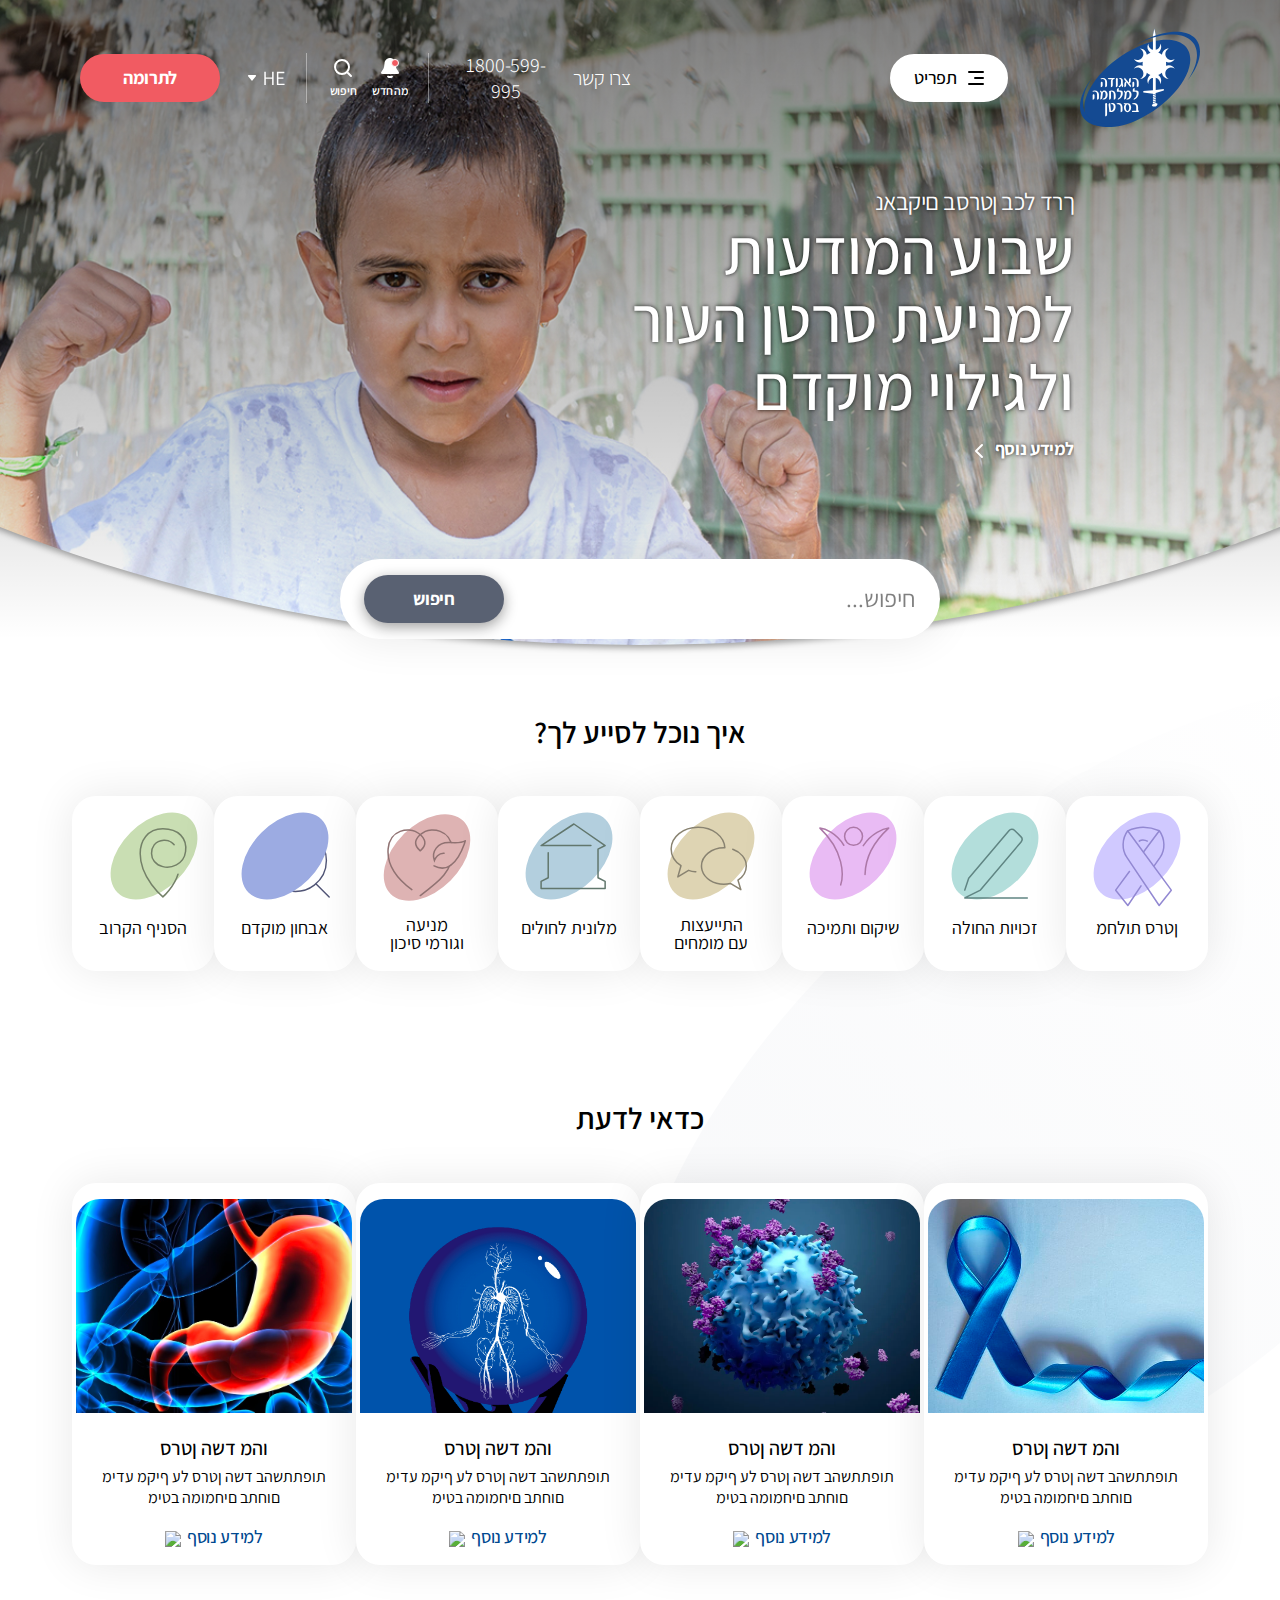
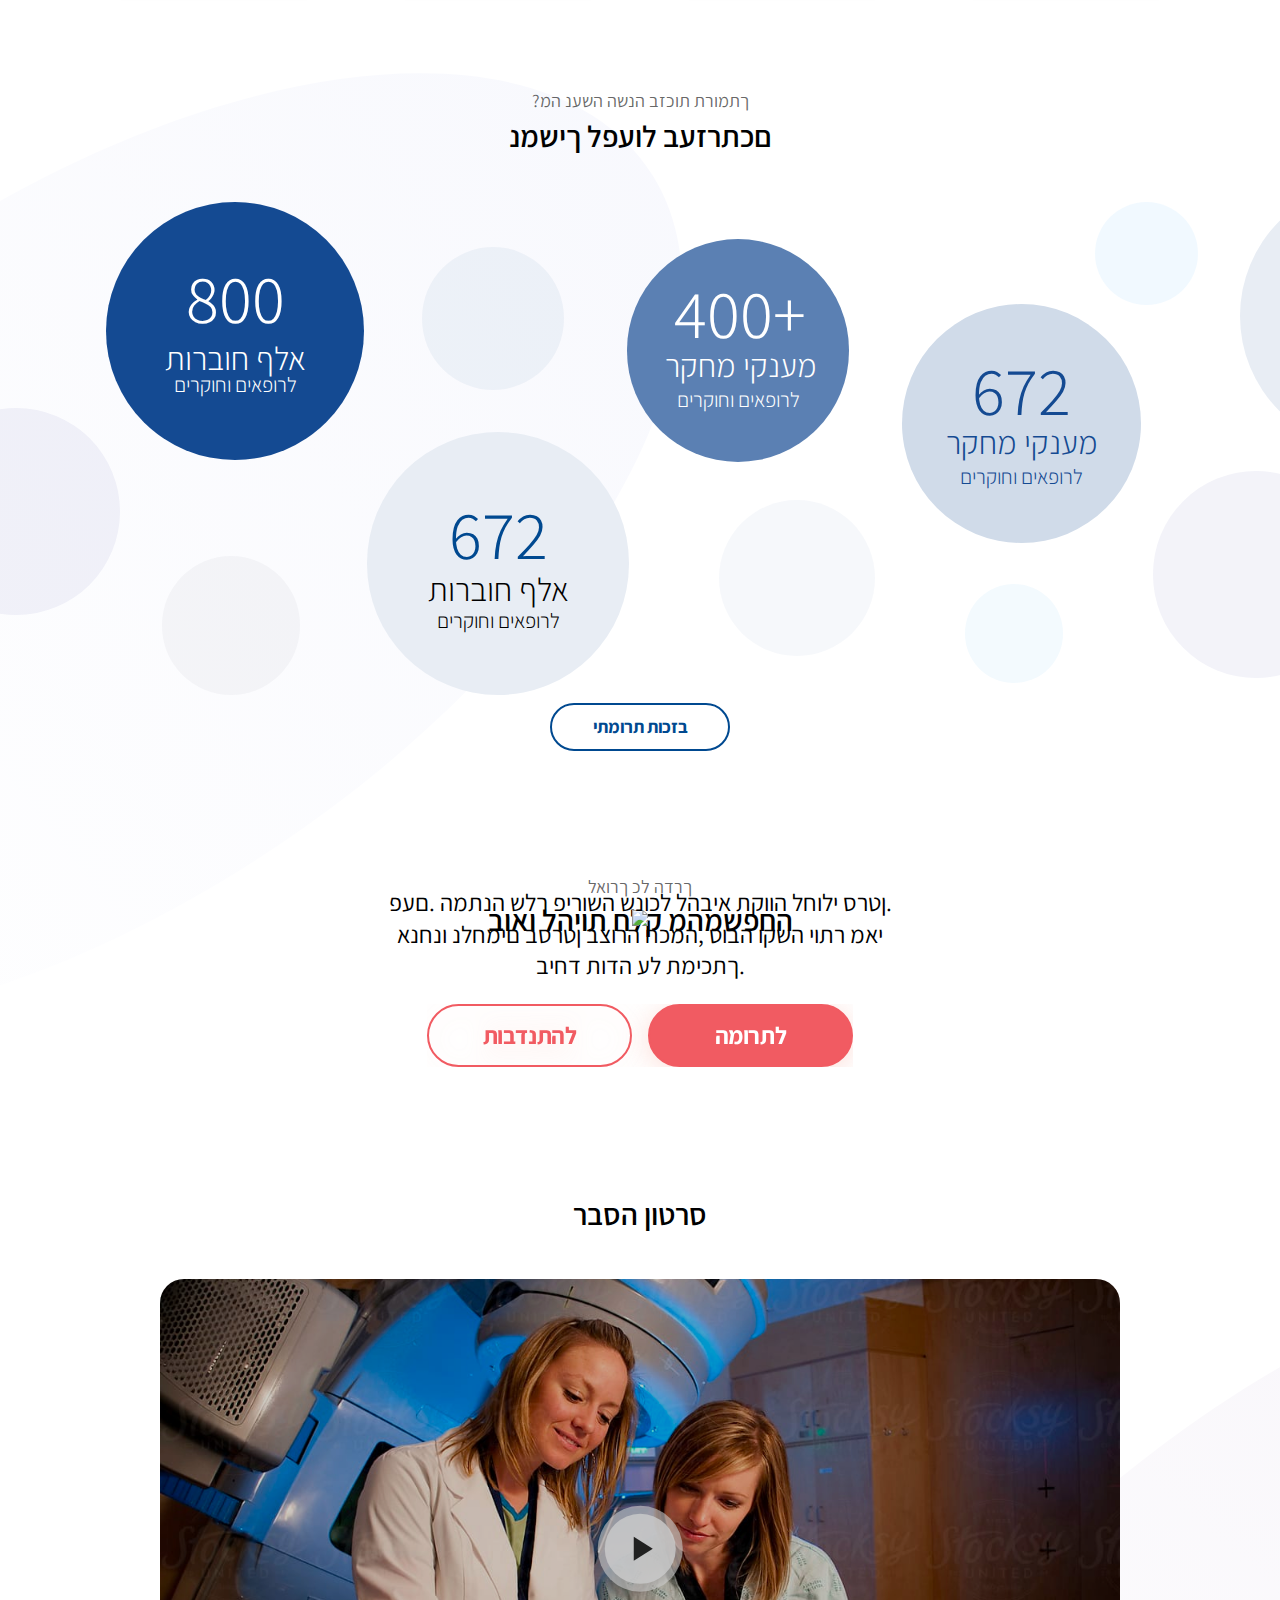
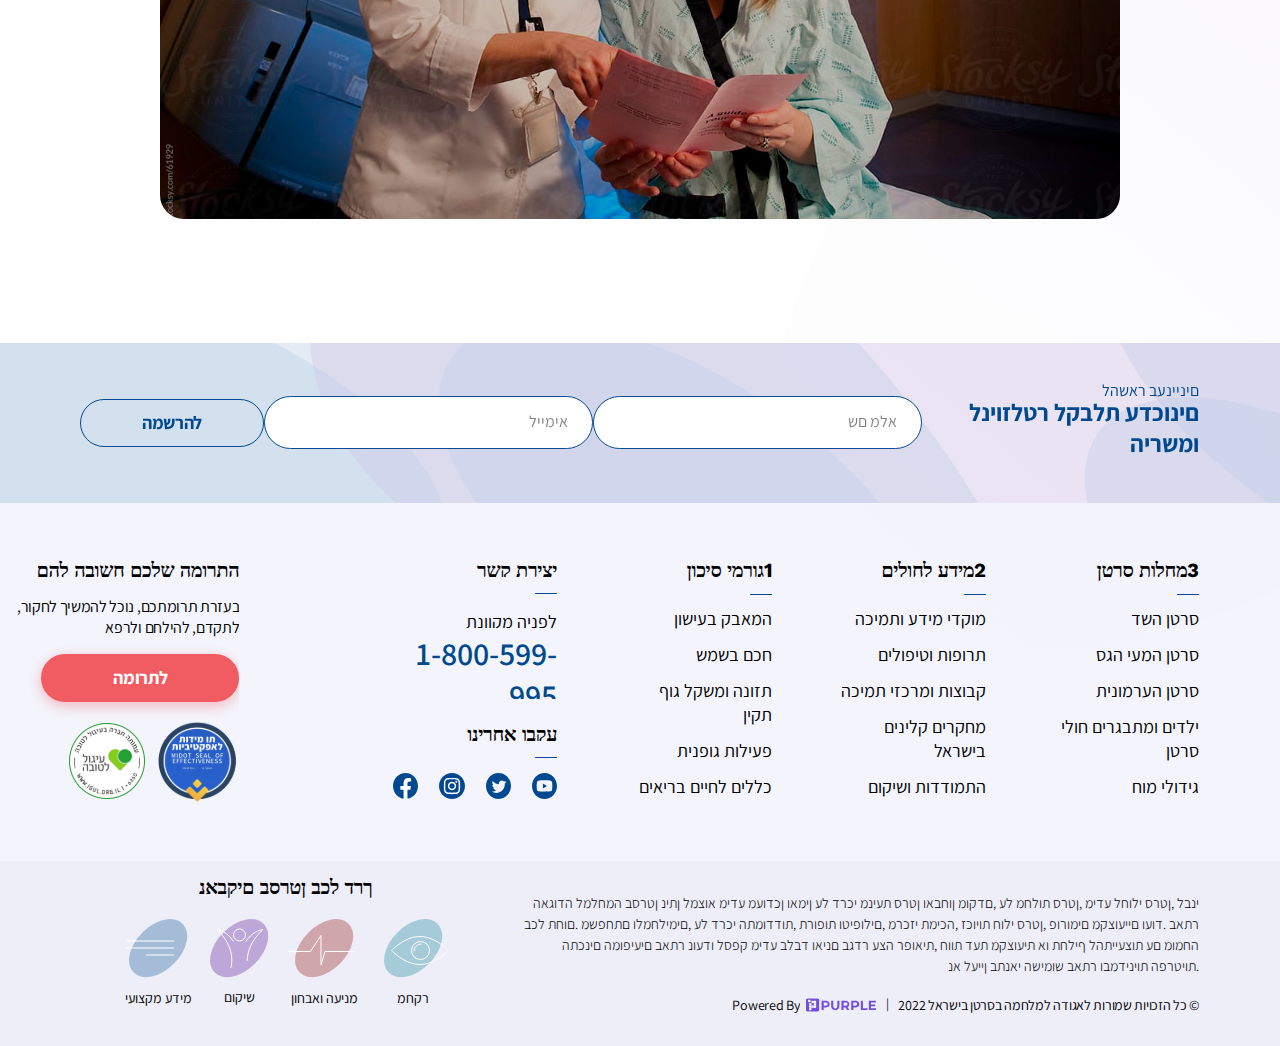
==== commit 9d2cb98a: "Big Elipsies added, project finished" ====
--- a/index.html
+++ b/index.html
@@ -13,6 +13,9 @@
     <title>Webizz Test</title>
 </head>
 <body>
+    <img src="images/Big_elipse_1.svg" class="big-elipse-1">
+    <img src="images/Big_elipse_2.svg" class="big-elipse-2">
+    <img src="images/Big_elipse_3.svg" class="big-elipse-3">
     <div class="grad"></div>
     <section class="header">
         <nav>
--- a/style.css
+++ b/style.css
@@ -4,6 +4,7 @@
     overflow-x: hidden;
     overflow-y: auto;
     font-family: 'Assistant';
+    z-index: 0;
 }
 html {
     font-size: 16px
@@ -779,6 +780,7 @@
     margin-top: -2em;
 }
 .feedback {
+    overflow: hidden;
     direction: rtl;
     width: 33.75rem;
     height: 5.75rem;
@@ -1243,8 +1245,6 @@
     display: flex;
     justify-content: flex-start;
 }
-.footer-icon-1 {
-}
 .footer-icon-2 {
     margin-right: 3.74px;
 }
@@ -1302,3 +1302,21 @@
     text-align: center;
     color: #000000;
 }
+
+/* Elipses */
+
+.big-elipse-1 {
+    position: absolute;
+    margin-top: 42.81em;
+    margin-left: 39.31em;
+}
+.big-elipse-2 {
+    position: absolute;
+    top: 104.55em;
+    left: -0.11em;
+}
+.big-elipse-3 {
+    position: absolute;
+    top: 2849px;
+    left: 770px;
+}
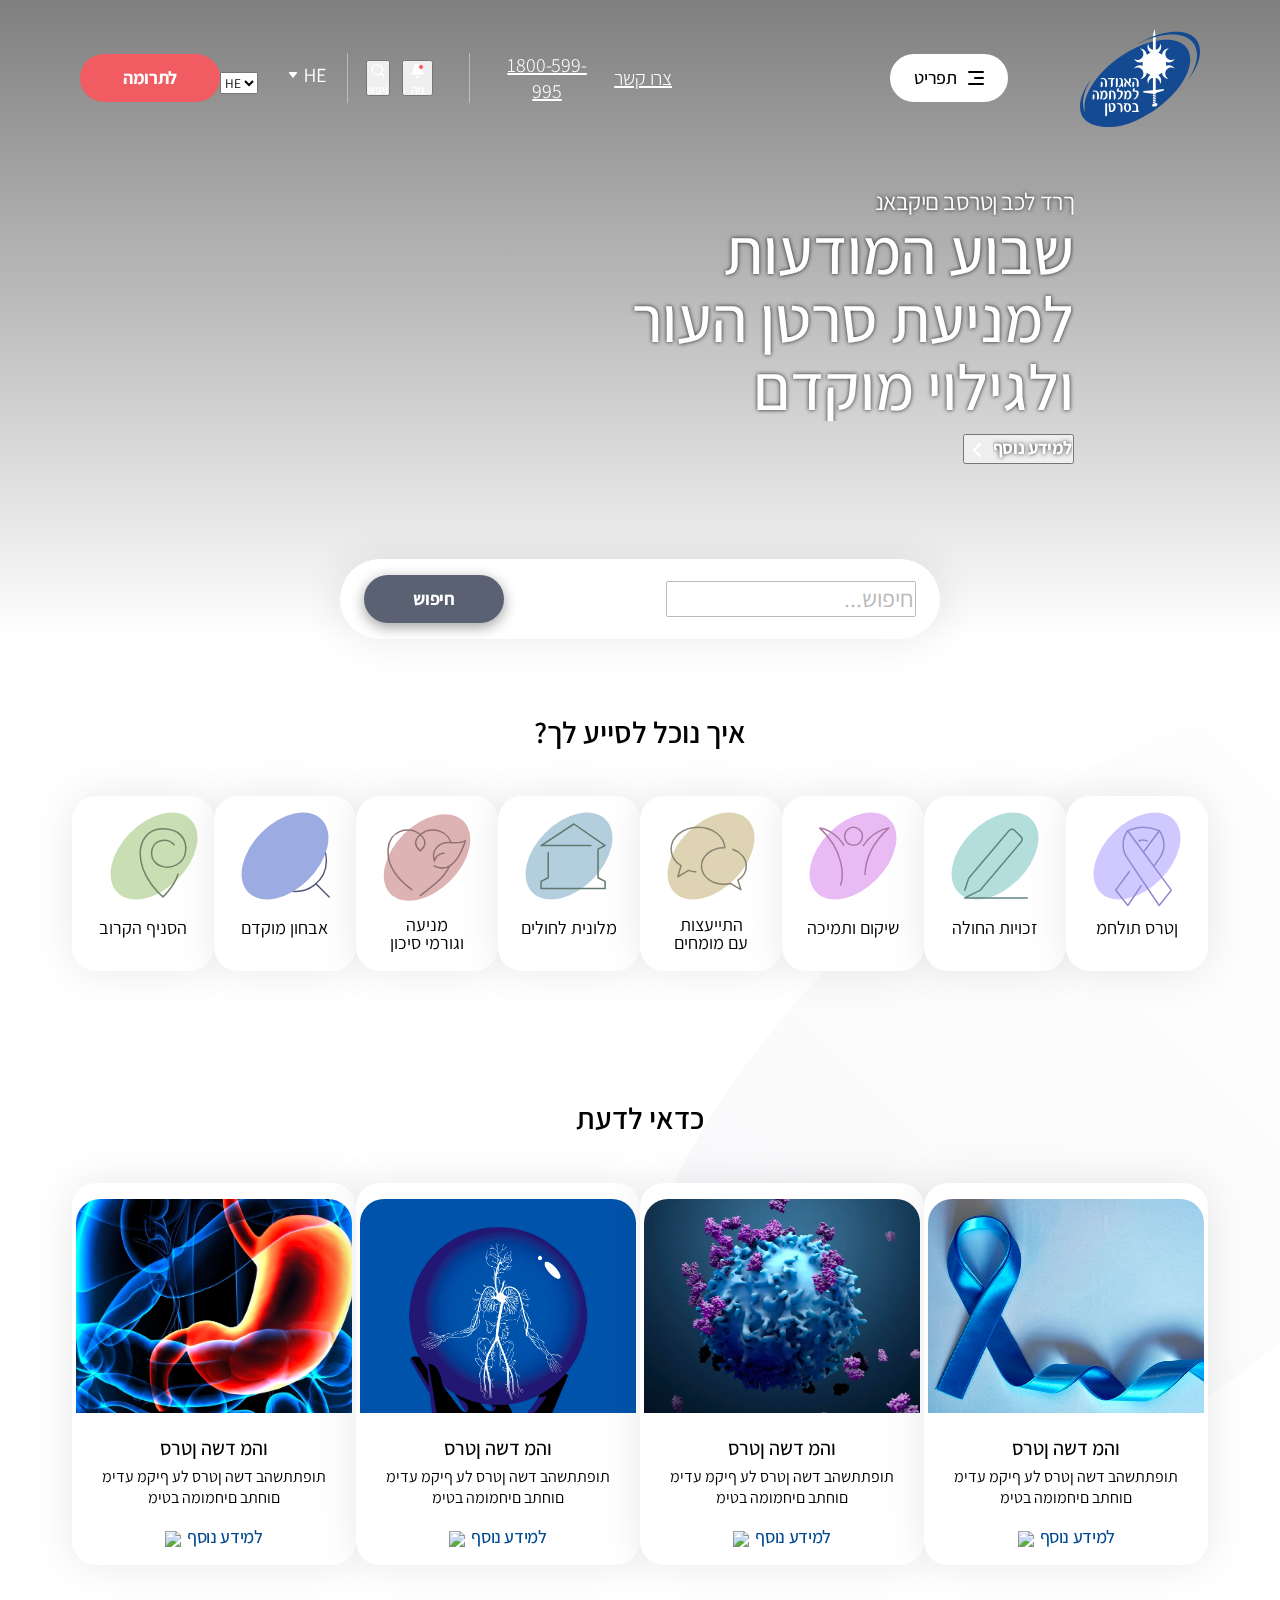
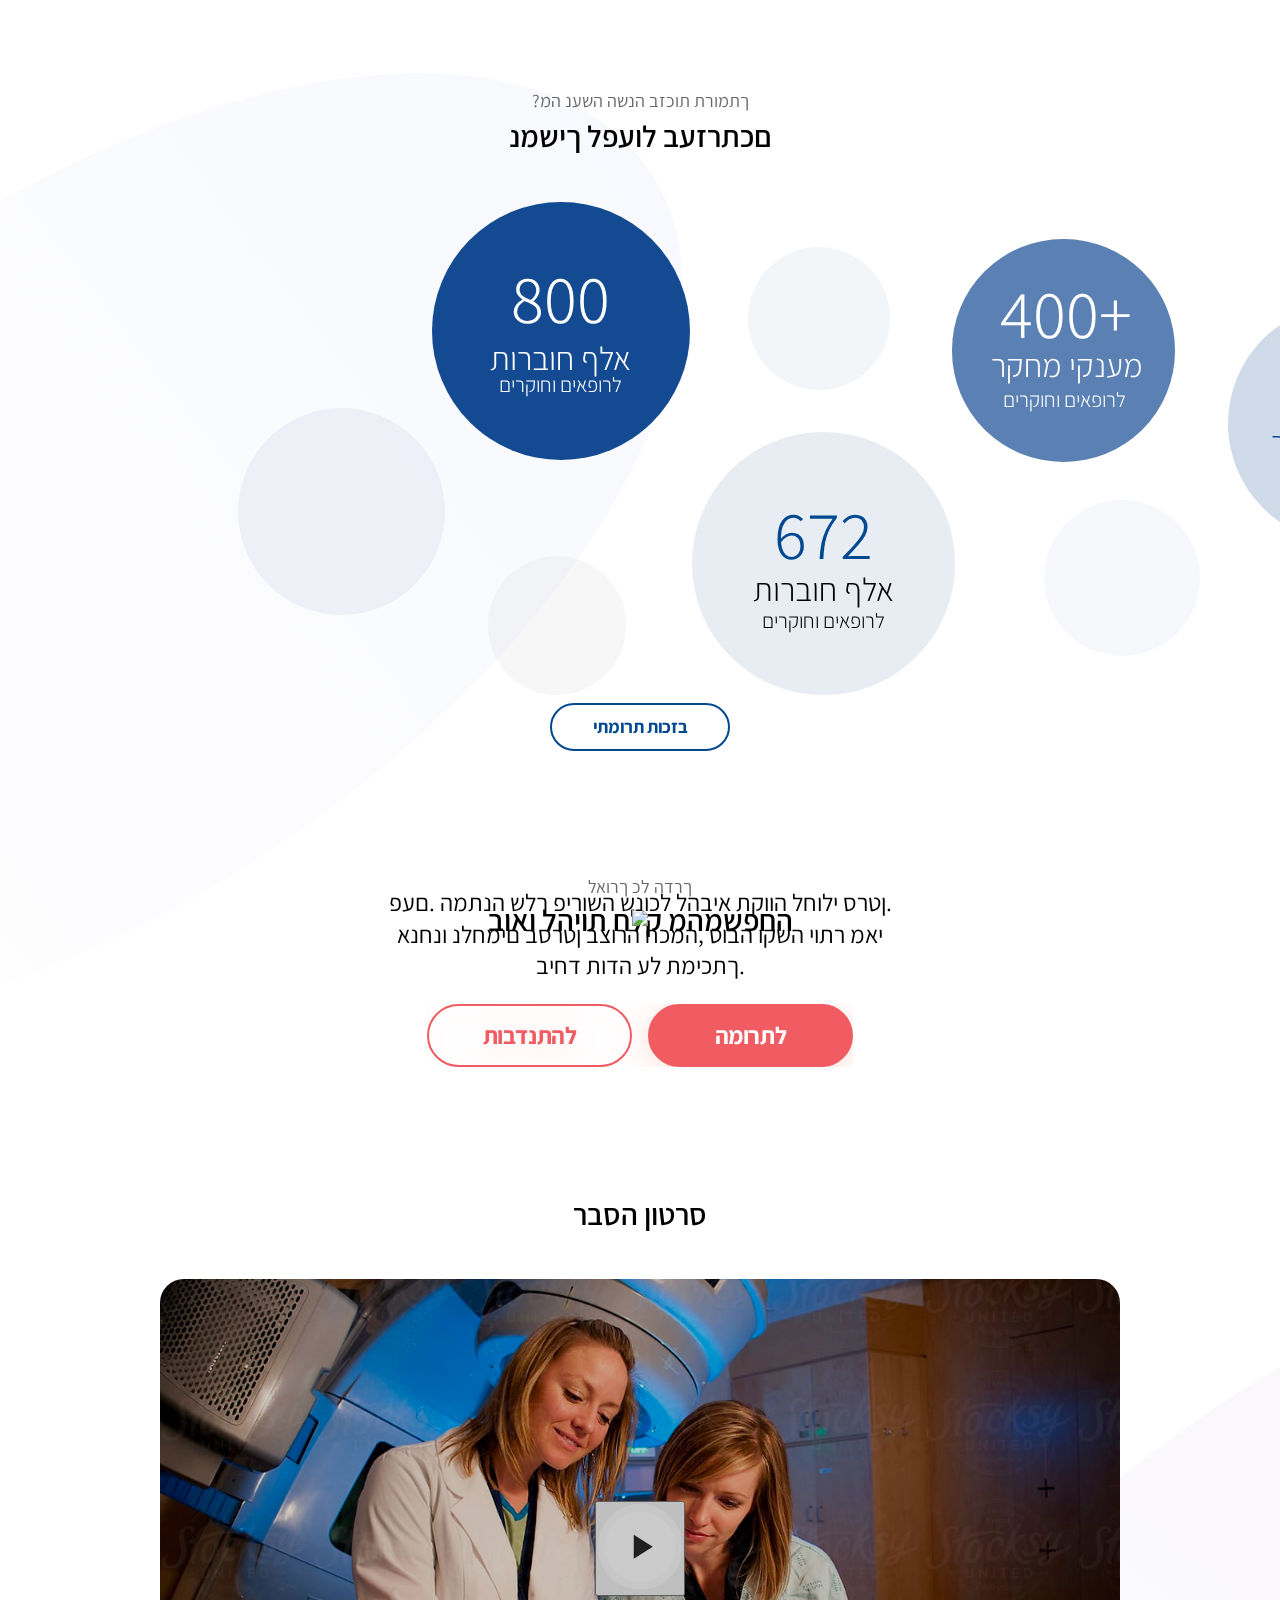
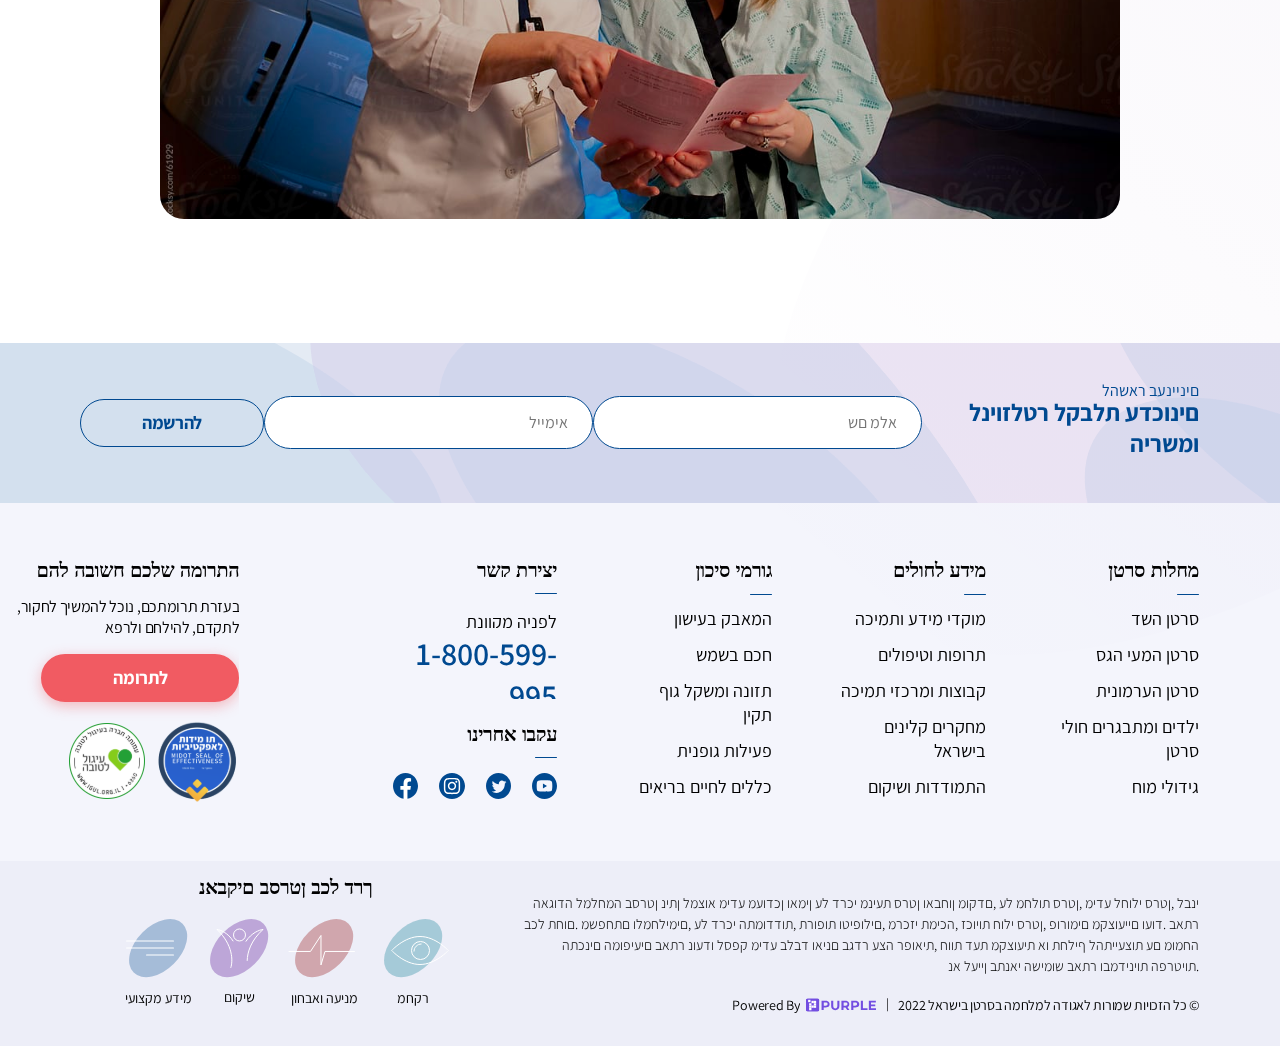
==== commit dde7f8be: "Added Responsivenes, bug fixes" ====
--- a/index.html
+++ b/index.html
@@ -5,7 +5,8 @@
     <meta http-equiv="X-UA-Compatible" content="IE=edge">
     <meta name="viewport" content="width=device-width, initial-scale=1.0">
     <link rel="stylesheet" href="style.css">
-    <link rel="preconnect" href="https://fonts.googleapis.com"><link rel="preconnect" href="https://fonts.gstatic.com" crossorigin>
+    <link rel="preconnect" href="https://fonts.googleapis.com">
+    <link rel="preconnect" href="https://fonts.gstatic.com" crossorigin>
     <link href="https://fonts.googleapis.com/css2?family=Assistant:wght@200;300;400;500;600;700&display=swap" rel="stylesheet">
     <link rel="preconnect" href="https://fonts.googleapis.com">
     <link rel="preconnect" href="https://fonts.gstatic.com" crossorigin>
@@ -13,315 +14,319 @@
     <title>Webizz Test</title>
 </head>
 <body>
-    <img src="images/Big_elipse_1.svg" class="big-elipse-1">
+    <main>
+        <img src="images/Big_elipse_1.svg" class="big-elipse-1">
     <img src="images/Big_elipse_2.svg" class="big-elipse-2">
     <img src="images/Big_elipse_3.svg" class="big-elipse-3">
-    <div class="grad"></div>
-    <section class="header">
-        <nav>
-            <div class="left-nav">
-                <button id="header-button-red">לתרומה</button>
-                <img id="dropdown" src="images/Language_dropdown.svg">
-                <div class="header-icon">
-                    <div class="header-search-div">
-                        <img src="images/Search.svg">
-                        <div class="header-icon-text">חיפוש</div>
-                    </div>
-                    <div class="header-bell-div">
-                        <img src="images/Bell_fill.svg">
-                        <div class="header-icon-text">מה חדש</div>
-                    </div>
-                </div>
-                <div class="contacts">
-                    <a id="phone-num">1800-599-995</a>
-                    <div id="contact-text">צרו קשר</div>
-                </div>
-            </div>
-            <div class="right-nav">
-                <div class="menu-div">
-                    <div id="menu-div-content">
-                        <div id="menu-text">תפריט</div>
-                        <img id="menu-icon" src="images/Menu_lines.svg">
-                    </div>
-                </div>
-                <img id="header-logo"src="images/Header_logo.svg">
-            </div>
-        </nav> 
-        <div class="header-elipse">
-            <img src="images/background.jpeg" >
+        <section class="header">
+            <div class="header-background"></div>
+            <div class="grad"></div>
+            <nav>
+                <div class="left-nav">
+                    <button id="header-button-red">לתרומה</button>
+                    <div class="language-select">
+                        <select name="language" id="">
+                            <option value="HE">HE</option>
+                        </select>
+                        <img id="dropdown" src="images/Language_dropdown.svg">
+                    </div>
+                    <div class="header-icon">
+                        <button class="header-search-div">
+                            <img src="images/Search.svg">
+                            <div class="header-icon-text">חיפוש</div>
+                        </button>
+                        <button class="header-bell-div">
+                            <img src="images/Bell_fill.svg">
+                            <div class="header-icon-text">מה חדש</div>
+                        </button>
+                    </div>
+                    <div class="contacts">
+                        <a href="" id="phone-num">1800-599-995</a>
+                        <a href="" id="contact-text">צרו קשר</a>
+                    </div>
+                </div>
+                <div class="right-nav">
+                    <div class="menu-div">
+                        <div id="menu-div-content">
+                            <div id="menu-text">תפריט</div>
+                            <img id="menu-icon" src="images/Menu_lines.svg">
+                        </div>
+                    </div>
+                    <img id="header-logo"src="images/Header_logo.svg">
+                </div>
+            </nav> 
+            <div class="headers">
+                <h3>ךרד לכב ןטרסב םיקבאנ</h3>
+                <h1>שבוע המודעות למניעת סרטן העור ולגילוי מוקדם</h1>
+                <button class="header-expand">
+                    <img src="images/Expand_right.svg">
+                    <div>למידע נוסף</div>
+                </button>
+            </div>
             <div class="search-bar">
                 <button id="search-button">חיפוש</button>
-                <div id="search-text">חיפוש... </div>
-            </div>
-        </div>
-        <div class="headers">
-            <h3>ךרד לכב ןטרסב םיקבאנ</h3>
-            <h1>שבוע המודעות למניעת סרטן העור ולגילוי מוקדם</h1>
-            <div class="header-expand">
-                <img src="images/Expand_right.svg">
-                <div>למידע נוסף</div>
-            </div>
-        </div>
-        <div class="search-bar">
-            <button id="search-button">חיפוש</button>
-            <div id="search-text">חיפוש... </div>
-        </div>
-    </section>
-    <section class="get-started">
-        <h3 id="start-header">איך נוכל לסייע לך?</h3>
-        <div class="start-boxes">
-            <div class="start-box">
-                <img src="images/Location.svg" class="icon icon-1">
-                <div class="box-text box-text-1">הסניף הקרוב</div>
-            </div> 
-            <div class="start-box">
-                <img src="images/Magnifier.svg" id="magnifier-icon">
-                <img src="images/Observe.svg" class="icon icon-2">
-                <div class="box-text box-text-2">אבחון מוקדם</div>
-            </div>
-            <div class="start-box">
-                <img src="images/Heart.svg" class="icon icon-3">
-                <div class="box-text box-text-3">מניעה 
-                   <br> וגורמי סיכון</div>
-                <div class="elipse-3"></div>
-            </div>
-            <div class="start-box">
-                <img src="images/House.svg" class="icon icon-4">
-                <div class="box-text box-text-4">מלונית לחולים</div>
-            </div>
-            <div class="start-box">
-                <img src="images/Chat.svg" class="icon icon-5">
-                <div class="box-text box-text-5">התייעצות 
-                   <br> עם מומחים</div>
-            </div>
-            <div class="start-box">
-                <img src="images/Human.svg" class="icon icon-6">
-                <div class="box-text box-text-6">שיקום ותמיכה</div>
-            </div>
-            <div class="start-box">
-                <img src="images/Pen.svg" class="icon icon-7">
-                <div class="box-text box-text-7">זכויות החולה</div>
-            </div>
-            <div class="start-box">
-                <img src="images/Tie.svg" class="icon icon-8">
-                <div class="box-text box-text-8">ןטרס תולחמ</div>
-            </div>
-        </div>
-    </section>
-    <section class="news">
-        <h3 class="news-header">כדאי לדעת</h3>
-        <div class="news-boxes">
-            <div class="news-box">
-                <img src="images/Stomach.png" class="news-box-img">
-                <h4 class="news-box-header">והמ דשה ןטרס</h4>
-                <p class="news-box-p">תופתתשהב דשה ןטרס לע ףיקמ עדימ םוחתב םיחמומה בטימ</p>
-                <div class="news-box-anchor">
-                    <img class="news-expand-icon"src="images/Expand_right_blue.svg">
-                    <a class="news-anchor">למידע נוסף</a>
-                </div>
-            </div>
-            <div class="news-box">
-                <img src="images/Nerves.png" class="news-box-img">
-                <h4 class="news-box-header">והמ דשה ןטרס</h4>
-                <p class="news-box-p">תופתתשהב דשה ןטרס לע ףיקמ עדימ םוחתב םיחמומה בטימ</p>
-                <div class="news-box-anchor">
-                    <img class="news-expand-icon"src="images/Expand_right_blue.svg">
-                    <a class="news-anchor">למידע נוסף</a>
-                </div>
-            </div>
-            <div class="news-box">
-                <img src="images/Virus.png" class="news-box-img">
-                <h4 class="news-box-header">והמ דשה ןטרס</h4>
-                <p class="news-box-p">תופתתשהב דשה ןטרס לע ףיקמ עדימ םוחתב םיחמומה בטימ</p>
-                <div class="news-box-anchor">
-                    <img class="news-expand-icon"src="images/Expand_right_blue.svg">
-                    <a class="news-anchor">למידע נוסף</a>
-                </div>
-            </div>
-            <div class="news-box">
-                <img src="images/Badge.png" class="news-box-img">
-                <h4 dir="rtl" class="news-box-header">והמ דשה ןטרס</h4>
-                <p class="news-box-p">תופתתשהב דשה ןטרס לע ףיקמ עדימ םוחתב םיחמומה בטימ</p>
-                <div class="news-box-anchor">
-                    <img class="news-expand-icon"src="images/Expand_right_blue.svg">
-                    <a class="news-anchor">למידע נוסף</a>
-                </div>
-            </div>
-        </div>
-    </section>
-    <section class="facts">
-        <h4 class="facts-smaller-header">?ךתמורת תוכזב הנשה השענ המ</h4>
-        <h3 class="facts-header">םכתרזעב לועפל ךישמנ</h3>
-        <div class="circles-wrapper">
-            <div class="circle-1"></div>
-            <div class="circle-2">
-                <div class="circle-2-number">800</div>
-                <div class="circle-2-txt-1">אלף חוברות</div>
-                <div class="circle-2-txt-2">לרופאים וחוקרים</div>
-            </div>
-            <div class="circle-3"></div>
-            <div class="circle-4">
-                <div class="circle-4-number">672</div>
-                <div class="circle-4-txt-1">אלף חוברות</div>
-                <div class="circle-4-txt-2">לרופאים וחוקרים</div>
-            </div>
-            <div class="circle-5">
-                <div class="circle-5-number">400+</div>
-                <div class="circle-5-txt-1">מענקי מחקר</div>
-                <div class="circle-5-txt-2">לרופאים וחוקרים</div>
-            </div>
-            <div class="circle-6"></div>
-            <div class="circle-7"></div>
-            <div class="circle-8">
-                <div class="circle-8-number">672</div>
-                <div class="circle-8-txt-1">מענקי מחקר</div>
-                <div class="circle-8-txt-2">לרופאים וחוקרים</div>
-            </div>
-            <div class="circle-9"></div>
-            <div class="circle-10"></div>
-            <div class="circle-11"></div>
-            <div class="circle-12">
-                <div class="circle-12-number">780+</div>
-                <div class="circle-12-txt-1">מענקי מחקר</div>
-                <div class="circle-12-txt-2">לרופאים וחוקרים</div>
-            </div>
-        </div>
-        <button class="facts-button">בזכות תרומתי</button>
-    </section>
-    <section class="customers">
-        <h5 class="customers-smaller-header">ךרדה לכ ךרואל</h5>
-        <h2 class="customers-header">החפשמהמ קלח תויהל ואוב</h2>
-        <img src="images/Customers.svg" class="customers-img">
-        <p lang="ar" class="feedback">.ןטרס ילוחל הווקת איבהל לכונש השוריפ ךלש הנתמה
-            .םעפ יאמ רתוי השקו הבוט ,המכח הרוצב ןטרסב םימחלנ ונחנא .ךתכימת לע הדות דחיב 
-            </p>
-        <div class="customers-buttons">
-            <button class="customers-button volunteer">להתנדבות</button>
-            <button class="customers-button donate">לתרומה</button>
-        </div>
-    </section>
-    <section class="explanatory">
-        <h2 class="explanatory-header">סרטון הסבר</h2>
-        <div class="video-wrapper">
-            <div class="video-cover"></div>
-            <img src="images/Play_icon.svg" class="play-icon">
-        </div>
-    </section>
-    <footer>
-        <div class="registration">
-            <div class="registration-elipse-1"></div>
-            <div class="registration-elipse-2"></div>
-            <div class="registration-elipse-3"></div>
-            <div class="registration-elipse-4"></div>
-            <div class="registration-elipse-5"></div>
-            <div class="registration-elipse-6"></div>
-            <div class="reg-form">
-                <form>
-                    <button class="register-button">להרשמה</button>
-                    <div dir="rtl" class="input registration-input-1">אימייל</div>
-                    <div dir="rtl" class="input registration-input-2">אלמ םש</div>
-                </form>
-                <div class="form-text" dir="rtl">
-                    <div class="registration-smaller-text">םיניינעב ראשהל</div>
-                    <div class="registration-text">םינוכדע תלבקל רטלזוינל ומשריה</div>
-                </div>
-            </div>
-        </div>
-        <div class="footer-info">
-            <div class="footer-left-info">
-                <div dir="rtl" class="contribution-div">
-                    <h5 class="contr-header">התרומה שלכם חשובה להם</h5>
-                    <div class="info-div contr-div">בעזרת תרומתכם, נוכל להמשיך לחקור, לתקדם, להילחם ולרפא</div>
-                    <button class="contr-button">לתרומה</button>
-                    <div class="badge-icons">
-                        <img src="images/Contr_icon_2.svg" class="contr-icon">
-                        <img src="images/Contr_icon_1.svg" class="contr-icon">
-                    </div>
-                </div>
-            </div>
-            <div class="footer-right-info">
-                <div dir="rtl" class="contact-info">
-                    <h5 class="contact-header">יצירת קשר</h5>
-                    <div class="line contact-line"></div>
-                    <div class="info-div contact-div">לפניה מקוונת</div>
-                    <div class="number">1-800-599-995</div>
-                    <h5 class="follow-header">עקבו אחרינו</h5>
-                    <div class="line contact-line"></div>
-                    <div class="social-icons">
-                        <img src="images/Youtube.svg" class="social icon">
-                        <img src="images/Twitter.svg" class="social icon">
-                        <img src="images/Instagram.svg" class="social icon">
-                        <img src="images/Facebook.svg" class="social icon">
-                    </div>
-                </div>
-                <div dir="rtl" class="div-1">
-                    <h5 class="info-header">1גורמי סיכון</h5>
-                    <div class="line"></div>
-                    <div class="info-div">המאבק בעישון</div>
-                    <div class="info-div">חכם בשמש</div>
-                    <div class="info-div">תזונה ומשקל גוף תקין</div>
-                    <div class="info-div">פעילות גופנית</div>
-                    <div class="info-div">כללים לחיים בריאים</div>
-                </div>
-                <div dir="rtl" class="div-2">
-                    <h5 class="info-header">2מידע לחולים</h5>
-                    <div class="line"></div>
-                    <div class="info-div">מוקדי מידע ותמיכה</div>
-                    <div class="info-div">תרופות וטיפולים</div>
-                    <div class="info-div">קבוצות ומרכזי תמיכה</div>
-                    <div class="info-div">מחקרים קלינים בישראל</div>
-                    <div class="info-div">התמודדות ושיקום</div>
-                </div>
-                <div dir="rtl" class="div-3">
-                    <h5 class="info-header">3מחלות סרטן</h5>
-                    <div class="line"></div>
-                    <div class="info-div">סרטן השד</div>
-                    <div class="info-div">סרטן המעי הגס</div>
-                    <div class="info-div">סרטן הערמונית</div>
-                    <div class="info-div">ילדים ומתבגרים חולי סרטן</div>
-                    <div class="info-div">גידולי מוח</div>
-                </div>
-            </div>
-        </div>
-        <div class="copyright-info">
-            <div class="footer-icons">
-                <h4 class="footer-icons-header">ךרד לכב ןטרסב םיקבאנ</h4>
-                <div class="footer-icons-wrapper">
-                    <div class="icon-1-wrap">
-                        <img src="images/Footer_1.svg" class="footer-icon-1">
-                        <div class="icon-1-text">מידע מקצועי</div>
-                    </div>
-                    <div class="icon-2-wrap">
-                        <img src="images/Footer_2.svg" class="footer-icon-2">
-                        <div class="icon-2-text">שיקום</div>
-                    </div>
-                    <div class="icon-3-wrap">
-                        <img src="images/Footer_3.svg" class="footer-icon-3">
-                        <div class="icon-3-text">מניעה ואבחון</div>
-                    </div>
-                    <div class="icon-4-wrap">
-                        <img src="images/Footer_4.svg" class="footer-icon-4">
-                        <div class="icon-4-text">רקחמ</div>
-                    </div>
-                </div>
-            </div>
-            <div class="copyright-wrapper">
-                <div class="copyright-content">
-                    <div class="copyright-text">ינבל ,ןטרס ילוחל עדימ ,ןטרס תולחמ לע ,םדקומ ןוחבאו ןטרס תעינמ יכרד לע ןימאו ןכדועמ עדימ אוצמל ןתינ ןטרסב המחלמל הדוגאה רתאב +                <input type="text" placeholder="חיפוש... " id="search-text"/>
+            </div>
+        </section>
+        <section class="get-started">
+            <h3 id="start-header">איך נוכל לסייע לך?</h3>
+            <div class="start-boxes">
+                <div class="start-box">
+                    <img src="images/Location.svg" class="icon icon-1">
+                    <div class="box-text box-text-1">הסניף הקרוב</div>
+                </div>
+                <div class="start-box">
+                    <img src="images/Magnifier.svg" id="magnifier-icon">
+                    <img src="images/Observe.svg" class="icon icon-2">
+                    <div class="box-text box-text-2">אבחון מוקדם</div>
+                </div>
+                <div class="start-box">
+                    <img src="images/Heart.svg" class="icon icon-3">
+                    <div class="box-text box-text-3">מניעה 
+                       <br> וגורמי סיכון</div>
+                    <div class="elipse-3"></div>
+                </div>
+                <div class="start-box">
+                    <img src="images/House.svg" class="icon icon-4">
+                    <div class="box-text box-text-4">מלונית לחולים</div>
+                </div>
+                <div class="start-box">
+                    <img src="images/Chat.svg" class="icon icon-5">
+                    <div class="box-text box-text-5">התייעצות 
+                       <br> עם מומחים</div>
+                </div>
+                <div class="start-box">
+                    <img src="images/Human.svg" class="icon icon-6">
+                    <div class="box-text box-text-6">שיקום ותמיכה</div>
+                </div>
+                <div class="start-box">
+                    <img src="images/Pen.svg" class="icon icon-7">
+                    <div class="box-text box-text-7">זכויות החולה</div>
+                </div>
+                <div class="start-box">
+                    <img src="images/Tie.svg" class="icon icon-8">
+                    <div class="box-text box-text-8">ןטרס תולחמ</div>
+                </div>
+            </div>
+        </section>
+        <section class="news">
+            <h3 class="news-header">כדאי לדעת</h3>
+            <div class="news-boxes">
+                <div class="news-box">
+                    <img src="images/Stomach.png" class="news-box-img">
+                    <h4 class="news-box-header">והמ דשה ןטרס</h4>
+                    <p class="news-box-p">תופתתשהב דשה ןטרס לע ףיקמ עדימ םוחתב םיחמומה בטימ</p>
+                    <div class="news-box-anchor">
+                        <img class="news-expand-icon"src="images/Expand_right_blue.svg">
+                        <a class="news-anchor">למידע נוסף</a>
+                    </div>
+                </div>
+                <div class="news-box">
+                    <img src="images/Nerves.png" class="news-box-img">
+                    <h4 class="news-box-header">והמ דשה ןטרס</h4>
+                    <p class="news-box-p">תופתתשהב דשה ןטרס לע ףיקמ עדימ םוחתב םיחמומה בטימ</p>
+                    <div class="news-box-anchor">
+                        <img class="news-expand-icon"src="images/Expand_right_blue.svg">
+                        <a class="news-anchor">למידע נוסף</a>
+                    </div>
+                </div>
+                <div class="news-box">
+                    <img src="images/Virus.png" class="news-box-img">
+                    <h4 class="news-box-header">והמ דשה ןטרס</h4>
+                    <p class="news-box-p">תופתתשהב דשה ןטרס לע ףיקמ עדימ םוחתב םיחמומה בטימ</p>
+                    <div class="news-box-anchor">
+                        <img class="news-expand-icon"src="images/Expand_right_blue.svg">
+                        <a class="news-anchor">למידע נוסף</a>
+                    </div>
+                </div>
+                <div class="news-box">
+                    <img src="images/Badge.png" class="news-box-img">
+                    <h4 dir="rtl" class="news-box-header">והמ דשה ןטרס</h4>
+                    <p class="news-box-p">תופתתשהב דשה ןטרס לע ףיקמ עדימ םוחתב םיחמומה בטימ</p>
+                    <div class="news-box-anchor">
+                        <img class="news-expand-icon"src="images/Expand_right_blue.svg">
+                        <a class="news-anchor">למידע נוסף</a>
+                    </div>
+                </div>
+            </div>
+        </section>
+        <section class="facts">
+            <h4 class="facts-smaller-header">?ךתמורת תוכזב הנשה השענ המ</h4>
+            <h3 class="facts-header">םכתרזעב לועפל ךישמנ</h3>
+            <div class="fact-circles">
+                <div class="circles-wrapper">
+                    <div class="circle-1"></div>
+                    <div class="circle-2">
+                        <div class="circle-2-number">800</div>
+                        <div class="circle-2-txt-1">אלף חוברות</div>
+                        <div class="circle-2-txt-2">לרופאים וחוקרים</div>
+                    </div>
+                    <div class="circle-3"></div>
+                    <div class="circle-4">
+                        <div class="circle-4-number">672</div>
+                        <div class="circle-4-txt-1">אלף חוברות</div>
+                        <div class="circle-4-txt-2">לרופאים וחוקרים</div>
+                    </div>
+                    <div class="circle-5">
+                        <div class="circle-5-number">400+</div>
+                        <div class="circle-5-txt-1">מענקי מחקר</div>
+                        <div class="circle-5-txt-2">לרופאים וחוקרים</div>
+                    </div>
+                    <div class="circle-6"></div>
+                    <div class="circle-7"></div>
+                    <div class="circle-8">
+                        <div class="circle-8-number">672</div>
+                        <div class="circle-8-txt-1">מענקי מחקר</div>
+                        <div class="circle-8-txt-2">לרופאים וחוקרים</div>
+                    </div>
+                    <div class="circle-9"></div>
+                    <div class="circle-10"></div>
+                    <div class="circle-11"></div>
+                    <div class="circle-12">
+                        <div class="circle-12-number">780+</div>
+                        <div class="circle-12-txt-1">מענקי מחקר</div>
+                        <div class="circle-12-txt-2">לרופאים וחוקרים</div>
+                    </div>
+                </div>
+            </div>
+            <button class="facts-button">בזכות תרומתי</button>
+        </section>
+        <section class="customers">
+            <h5 class="customers-smaller-header">ךרדה לכ ךרואל</h5>
+            <h2 class="customers-header">החפשמהמ קלח תויהל ואוב</h2>
+            <img src="images/Customers.svg" class="customers-img">
+            <p lang="ar" class="feedback">.ןטרס ילוחל הווקת איבהל לכונש השוריפ ךלש הנתמה
+                .םעפ יאמ רתוי השקו הבוט ,המכח הרוצב ןטרסב םימחלנ ונחנא .ךתכימת לע הדות דחיב 
+                </p>
+            <div class="customers-buttons">
+                <button class="customers-button volunteer">להתנדבות</button>
+                <button class="customers-button donate">לתרומה</button>
+            </div>
+        </section>
+        <section class="explanatory">
+            <h2 class="explanatory-header">סרטון הסבר</h2>
+            <div class="video-wrapper">
+                <div class="video-cover"></div>
+                <button class="play-icon"><img src="images/Play_icon.svg"></button>
+            </div>
+        </section>
+        <footer>
+            <div class="registration">
+                <div class="reg-elipse-wrapper">
+                    <div class="registration-elipse-1"></div>
+                    <div class="registration-elipse-2"></div>
+                    <div class="registration-elipse-3"></div>
+                    <div class="registration-elipse-4"></div>
+                    <div class="registration-elipse-5"></div>
+                     <div class="registration-elipse-6"></div>
+                </div>
+                <div class="reg-form">
+                    <form>
+                        <button type="submit" class="register-button">להרשמה</button>
+                        <input dir="rtl" placeholder="אימייל" class="input registration-input-2">
+                        <input dir="rtl" placeholder="אלמ םש" class="input registration-input-1">
+                    </form>
+                    <div class="form-text" dir="rtl">
+                        <div class="registration-smaller-text">םיניינעב ראשהל</div>
+                        <div class="registration-text">םינוכדע תלבקל רטלזוינל ומשריה</div>
+                    </div>
+                </div>
+            </div>
+            <div class="footer-info">
+                <div class="footer-left-info">
+                    <div dir="rtl" class="contribution-div">
+                        <h5 class="contr-header">התרומה שלכם חשובה להם</h5>
+                        <div class="info-div contr-div">בעזרת תרומתכם, נוכל להמשיך לחקור, לתקדם, להילחם ולרפא</div>
+                        <button class="contr-button">לתרומה</button>
+                        <div class="badge-icons">
+                            <img src="images/Contr_icon_2.svg" class="contr-icon">
+                            <img src="images/Contr_icon_1.svg" class="contr-icon">
+                        </div>
+                    </div>
+                </div>
+                <div class="footer-right-info">
+                    <div dir="rtl" class="contact-info">
+                        <h5 class="contact-header">יצירת קשר</h5>
+                        <div class="line contact-line"></div>
+                        <div class="info-div contact-div">לפניה מקוונת</div>
+                        <a class="number">1-800-599-995</a>
+                        <h5 class="follow-header">עקבו אחרינו</h5>
+                        <div class="line contact-line"></div>
+                        <div class="social-icons">
+                            <img src="images/Youtube.svg" class="social icon">
+                            <img src="images/Twitter.svg" class="social icon">
+                            <img src="images/Instagram.svg" class="social icon">
+                            <img src="images/Facebook.svg" class="social icon">
+                        </div>
+                    </div>
+                    <div dir="rtl" class="div-1">
+                        <h5 class="info-header">גורמי סיכון</h5>
+                        <div class="line"></div>
+                        <div class="info-div">המאבק בעישון</div>
+                        <div class="info-div">חכם בשמש</div>
+                        <div class="info-div">תזונה ומשקל גוף תקין</div>
+                        <div class="info-div">פעילות גופנית</div>
+                        <div class="info-div">כללים לחיים בריאים</div>
+                    </div>
+                    <div dir="rtl" class="div-2">
+                        <h5 class="info-header">מידע לחולים</h5>
+                        <div class="line"></div>
+                        <div class="info-div">מוקדי מידע ותמיכה</div>
+                        <div class="info-div">תרופות וטיפולים</div>
+                        <div class="info-div">קבוצות ומרכזי תמיכה</div>
+                        <div class="info-div">מחקרים קלינים בישראל</div>
+                        <div class="info-div">התמודדות ושיקום</div>
+                    </div>
+                    <div dir="rtl" class="div-3">
+                        <h5 class="info-header">מחלות סרטן</h5>
+                        <div class="line"></div>
+                        <div class="info-div">סרטן השד</div>
+                        <div class="info-div">סרטן המעי הגס</div>
+                        <div class="info-div">סרטן הערמונית</div>
+                        <div class="info-div">ילדים ומתבגרים חולי סרטן</div>
+                        <div class="info-div">גידולי מוח</div>
+                    </div>
+                </div>
+            </div>
+            <div class="copyright-info">
+                <div class="footer-icons">
+                    <h4 class="footer-icons-header">ךרד לכב ןטרסב םיקבאנ</h4>
+                    <div class="footer-icons-wrapper">
+                        <div class="icon-1-wrap">
+                            <img src="images/Footer_1.svg" class="footer-icon-1">
+                            <div class="icon-text icon-1-text">מידע מקצועי</div>
+                        </div>
+                        <div class="icon-2-wrap">
+                            <img src="images/Footer_2.svg" class="footer-icon-2">
+                            <div class="icon-text icon-2-text">שיקום</div>
+                        </div>
+                        <div class="icon-3-wrap">
+                            <img src="images/Footer_3.svg" class="footer-icon-3">
+                            <div class="icon-text icon-3-text">מניעה ואבחון</div>
+                        </div>
+                        <div class="icon-4-wrap">
+                            <img src="images/Footer_4.svg" class="footer-icon-4">
+                            <div class="icon-text icon-4-text">רקחמ</div>
+                        </div>
+                    </div>
+                </div>
+                <div class="copyright-wrapper">
+                    <div class="copyright-content">
+                        <div class="copyright-text">ינבל ,ןטרס ילוחל עדימ ,ןטרס תולחמ לע ,םדקומ ןוחבאו ןטרס תעינמ יכרד לע ןימאו ןכדועמ עדימ אוצמל ןתינ ןטרסב המחלמל הדוגאה רתאב  .דועו םייעוצקמ םימורופ ,ןטרס ילוח תויוכז ,הכימת יזכרמ ,םילופיטו תופורת ,תודדומתה יכרד לע ,םימילחמלו םתחפשמ
-                        .םוחת לכב החמומ םע תוצעייתהל ףילחת וא תיעוצקמ תעד תווח ,תיאופר הצע רדגב םניאו דבלב עדימ קפסל ודעונ רתאב םיעיפומה םינכתה
-                        .תויטרפה תוינידמבו רתאב שומישה יאנתב ןייעל אנ
-                    </div>
-                </div>
-                    <div class="rights">
-                        <div class="powered">Powered By</div>
-                        <img src="images/Purple_footer.svg">
-                        <div class="horizontal-line">|</div>
-                        <div class="copyright">© כל הזכויות שמורות לאגודה למלחמה בסרטן בישראל 2022</div>
-                    </div>
-            </div>
-            
-         </div>
-    </footer>
+                            .םוחת לכב החמומ םע תוצעייתהל ףילחת וא תיעוצקמ תעד תווח ,תיאופר הצע רדגב םניאו דבלב עדימ קפסל ודעונ רתאב םיעיפומה םינכתה
+                            .תויטרפה תוינידמבו רתאב שומישה יאנתב ןייעל אנ
+                        </div>
+                    </div>
+                        <div class="rights">
+                            <div class="powered">Powered By</div>
+                            <img src="images/Purple_footer.svg">
+                            <div class="horizontal-line">|</div>
+                            <div class="copyright">© כל הזכויות שמורות לאגודה למלחמה בסרטן בישראל 2022</div>
+                        </div>
+                </div>
+             </div>
+        </footer>
+    </main>
 </body>
 </html>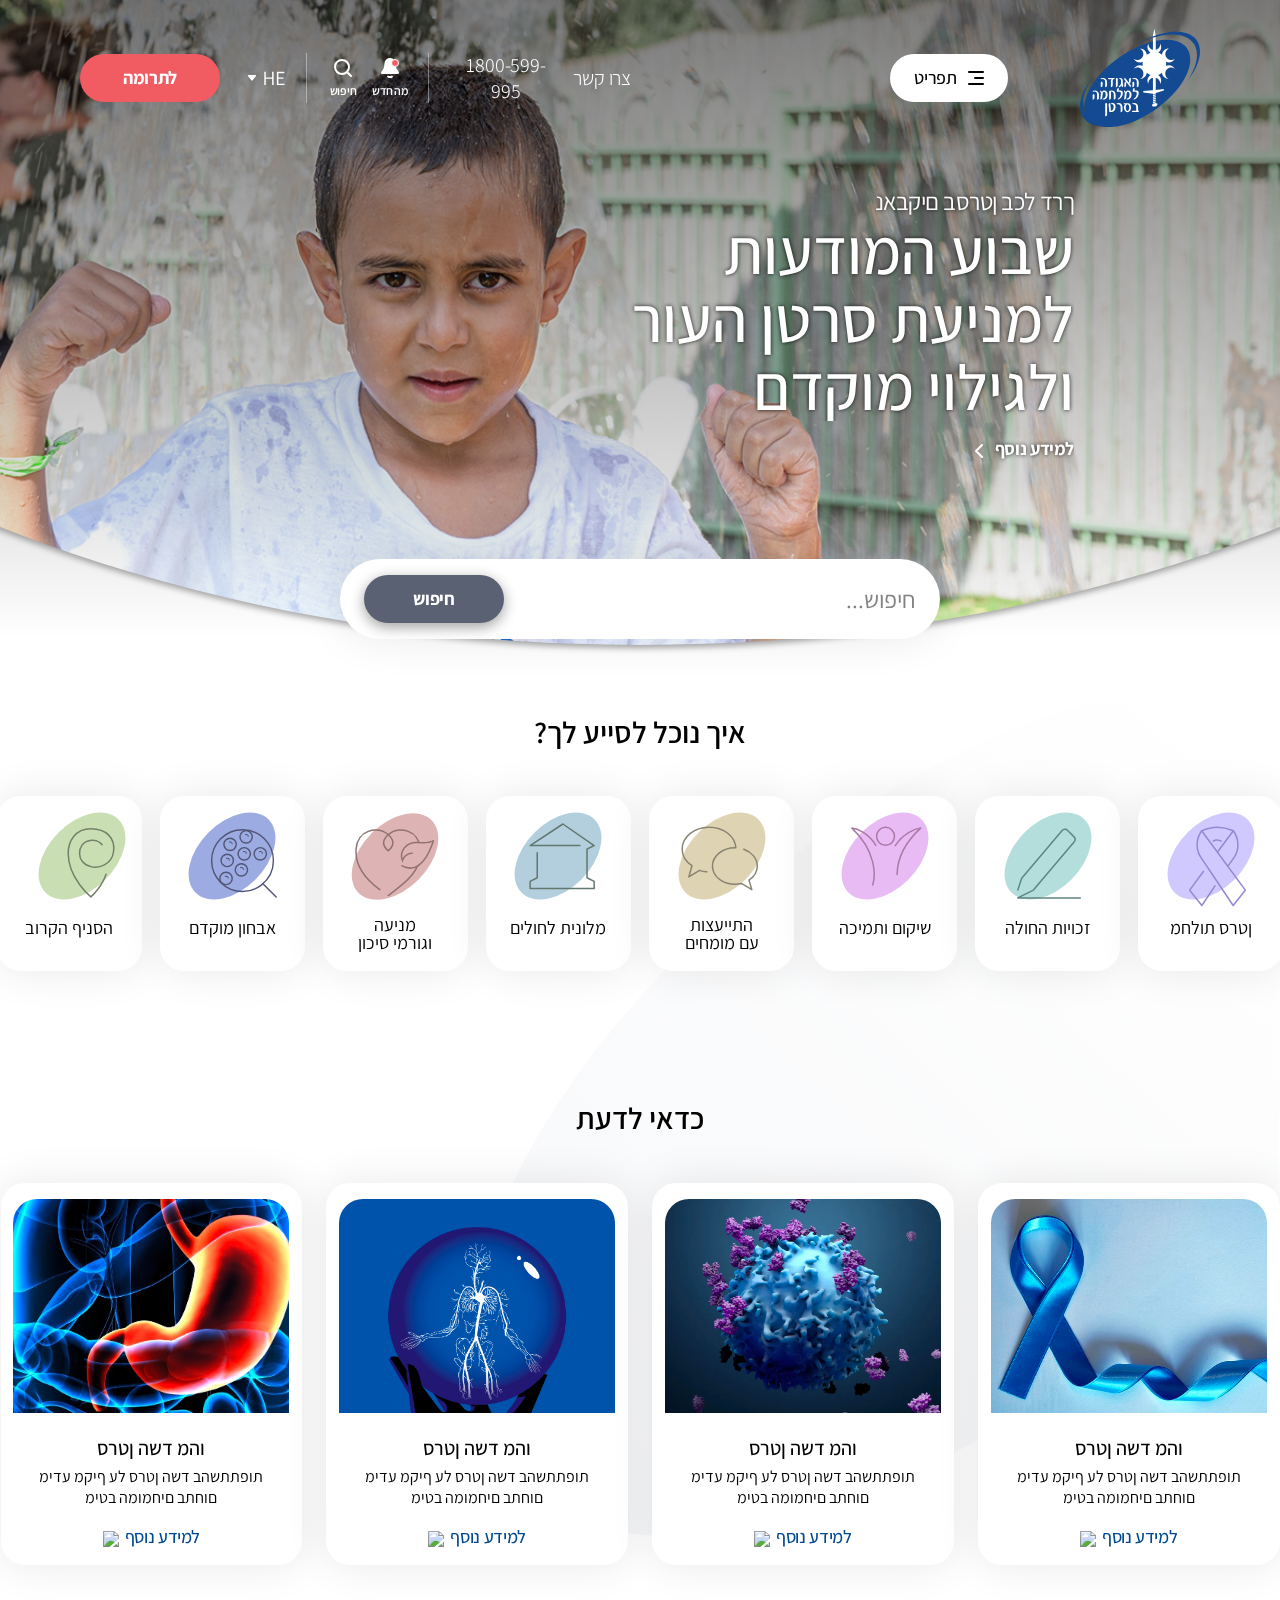
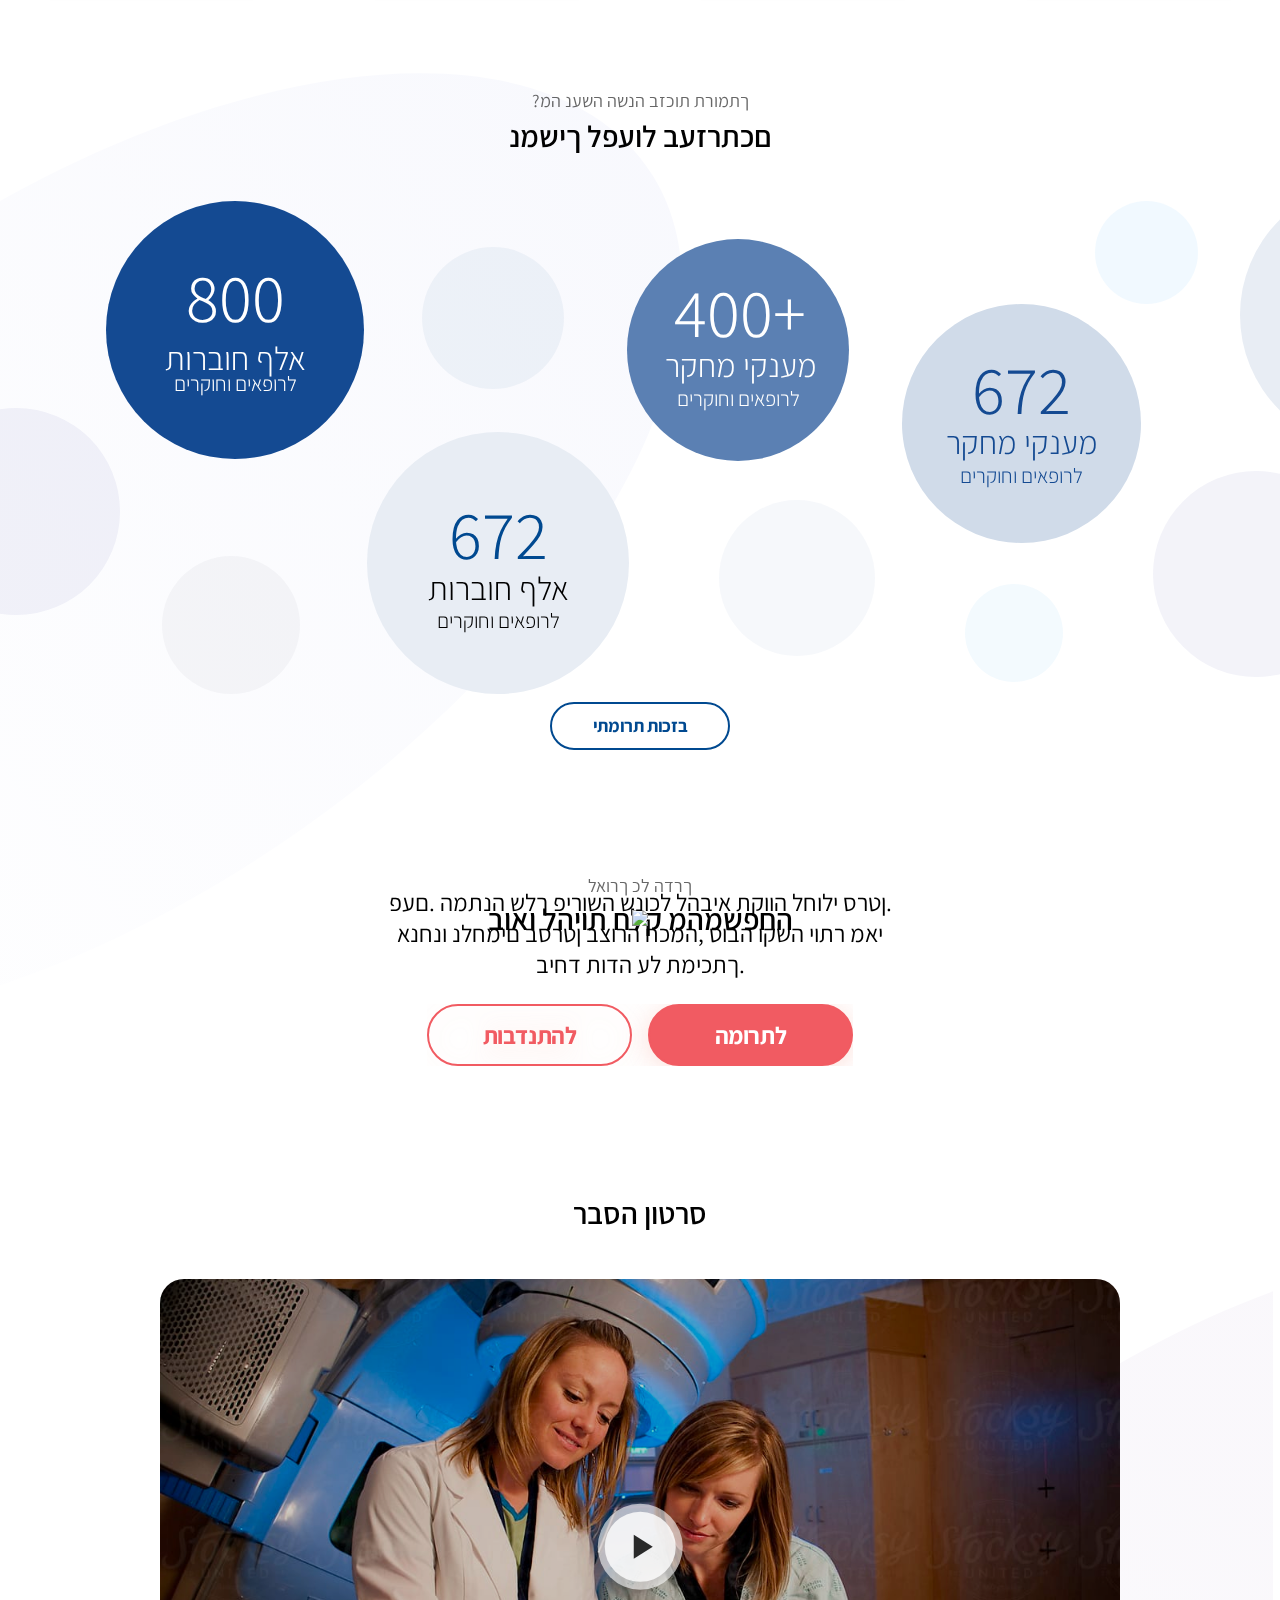
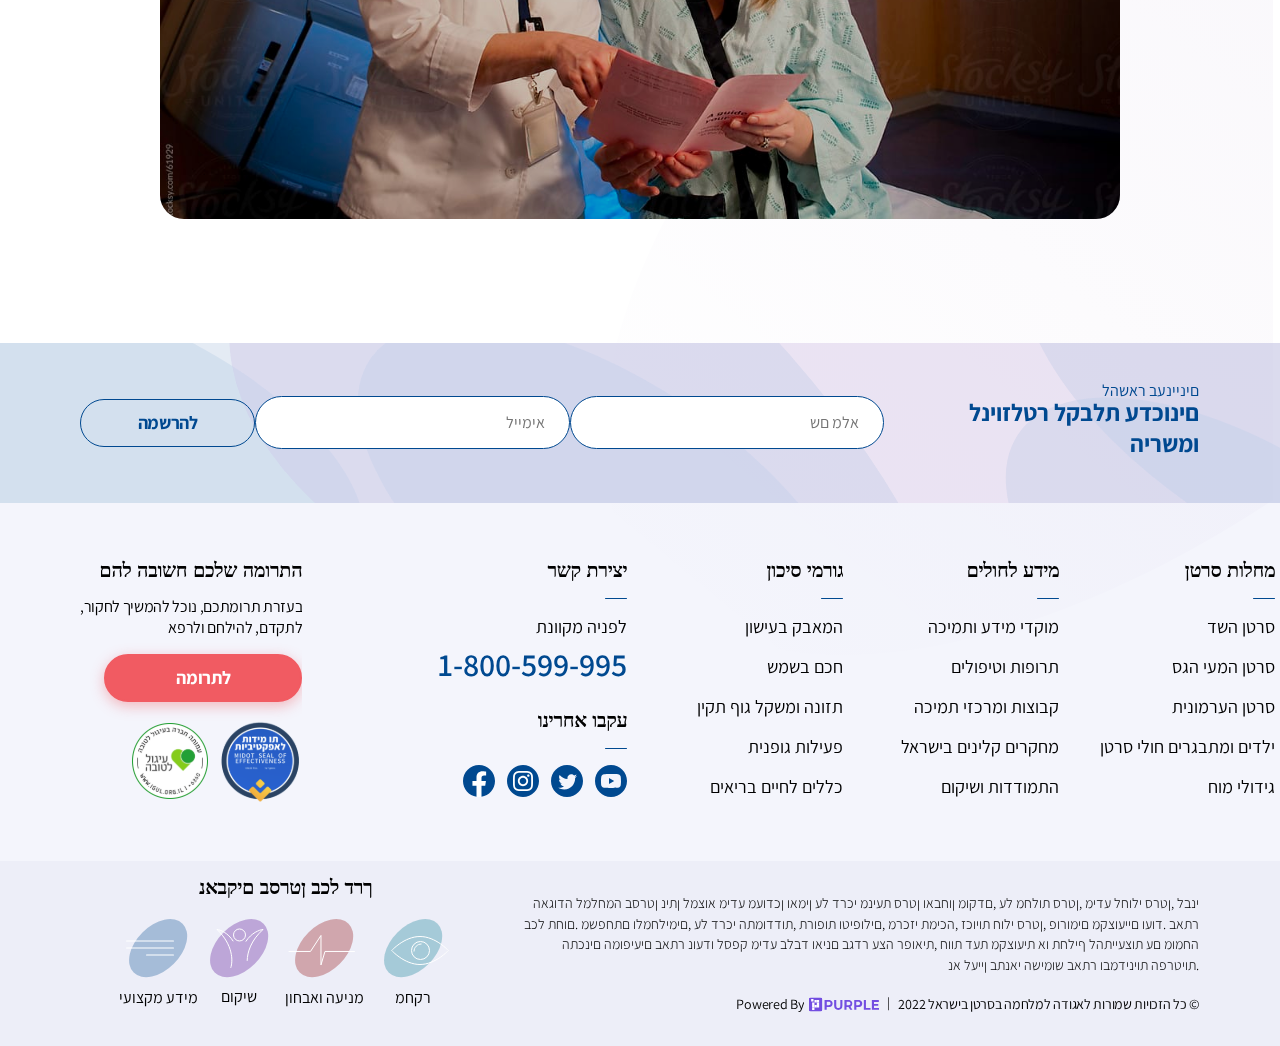
==== commit 12f9be2c: "comments" ====
--- a/index.html
+++ b/index.html
@@ -19,7 +19,8 @@
     <img src="images/Big_elipse_2.svg" class="big-elipse-2">
     <img src="images/Big_elipse_3.svg" class="big-elipse-3">
         <section class="header">
-            <div class="header-background"></div>
+            <!-- ეს მერე დამატებული -->
+            <!-- <div class="header-background"></div> -->
             <div class="grad"></div>
             <nav>
                 <div class="left-nav">
@@ -55,6 +56,10 @@
                     <img id="header-logo"src="images/Header_logo.svg">
                 </div>
             </nav> 
+            <!-- ეს არი ელიფსის კოდი -->
+            <div class="header-elipse">
+                <img src="images/background.jpeg" >
+            </div>
             <div class="headers">
                 <h3>ךרד לכב ןטרסב םיקבאנ</h3>
                 <h1>שבוע המודעות למניעת סרטן העור ולגילוי מוקדם</h1>
--- a/style.css
+++ b/style.css
@@ -1,18 +1,48 @@
-*{
+*, body {
     padding: 0;
     margin: 0;
     overflow-x: hidden;
-    overflow-y: auto;
     font-family: 'Assistant';
     z-index: 0;
+    font-size: 16px;
+}
+main {
+    display: flex;
+    flex-direction: column;
+    align-items: center;
 }
 html {
     font-size: 16px
 }
+button {
+    cursor: pointer;
+}
+a {
+    cursor: pointer;
+    text-decoration: none;
+    border: none;
+}
 .header{
+    width: 100%;
     display: flex;
     justify-content: center;
-}
+    height: 40.7em;
+}
+
+/* ეს არი მერე გაკეთე plan b ფიგმაზე უკვე მოჭრილი ბექგრაუნდი ავიღე 
+და ფიქსირებული ზომით გავცენტრე, header section შია და მაგიტო მაქ აბსოლუტი
+ზევიდან რო აგდაეწეროს ნავ ბარი და რაღაცეები */
+/* .header-background{
+    justify-self: center;    
+    position: absolute;
+    max-width: 1440px;
+    width: 100%;
+    height: 100%;
+    background-image: url(images/Background_elipse.jpg);
+    background-repeat: no-repeat;
+} */
+/* ეს არი ვარიანტი წესით როგორც უნდა იყოს, თუ არ უნდა დარჩეს თეთრები,
+როგორც მერე მითხრეს ალბათ ეს ვარიანტია რო ეს ელიფსი იყოს და მერე საიზს მიყვებოდეს */
 .header-elipse {
     position: absolute;
     width: 165.63em;
@@ -27,29 +57,34 @@
     filter: drop-shadow(0px 3px 3px rgba(0, 0, 0, 0.35));
     z-index: 0;
 }
-.background-img {
+.grad {
     position: absolute;
     width: 100%;
-    filter: drop-shadow(0px 4px 4px rgba(0, 0, 0, 0.25));
-    z-index: 0;
-}
-.grad {
-    position: absolute;
-    width: 100vw;
     height: 39.94em;
-    left: 0;
-    top: 0;
     background: linear-gradient(180deg, rgba(0, 0, 0, 0.5) 0%, rgba(0, 0, 0, 0) 100%);
-    z-index: 2;
+    z-index: 1;
 }
 nav {
-    z-index: 3;
     width: 100%;
+    overflow: hidden;
     height: 6.13em;
-    padding: 1.81em 5.00em;
+    margin: 1.81em 5.00em;
     align-items: center;
     display:flex;
     justify-content: space-between;
+    z-index: 2;
+}
+@media screen and (min-width:1450px) {
+    nav {
+        width: 1360px;
+        overflow: hidden;
+        height: 6.13em;
+        margin: 1.81em 5.00em;
+        align-items: center;
+        display:flex;
+        justify-content: space-between;
+        z-index: 2;
+    }
 }
 .left-nav{
     display: flex;
@@ -60,6 +95,7 @@
     align-items: center;
 }
 #header-button-red {
+    cursor: pointer;
     width: 8.75rem;
     height: 3.00rem;
     background: #F15B62;
@@ -75,11 +111,27 @@
     letter-spacing: -0.02em;
     color: #FFFFFF;
 }
+.language-select {
+    width: fit-content;
+    position: relative;
+    align-items: center;
+}
+select {
+    width: 100%;
+    height: 100%;
+    cursor: pointer;
+    position: absolute;
+    background-color: transparent;
+    color: transparent;
+    border: none;
+}
 #dropdown {
+    cursor: pointer;
     width: 2.88em;
     height: 1.63em;
     margin-left: 1.25em;
     margin-right: 1.25em;
+    margin-top: 0.3em;
 }
 .header-icon {
     width: 7.56em;
@@ -90,6 +142,8 @@
     border-left: 1px solid rgba(255, 255, 255, 0.4);
 }
 .header-search-div{
+    background-color: transparent;
+    border: none;
     width: 1.75em;
     height: 2.69em;
     margin-left: 1.38em;
@@ -98,6 +152,8 @@
     align-items: center;
 }
 .header-bell-div{
+    background-color: transparent;
+    border: none;
     width: 2.38em;
     height: 2.69em;
     margin-left: 0.88em;
@@ -121,12 +177,13 @@
     color: white;
     margin-top: 0.19rem;
 }
-
 .contacts {
     display: flex;
     align-items: center;
 }
 #phone-num {
+    text-decoration: none;
+    cursor: pointer;
     width: 6.63rem;
     margin-left: 1.50rem;
     font-style: normal;
@@ -138,6 +195,8 @@
     color: #FFFFFF;
 }
 #contact-text {
+    text-decoration: none;
+    cursor: pointer;
     margin-left: 0.88rem;
     font-style: normal;
     font-weight: 300;
@@ -148,6 +207,7 @@
     color: #FFFFFF;
 }
 .menu-div{
+    cursor: pointer;
     padding: 0.63em 1.38em;
     align-items: center;
     background: #FFFFFF;
@@ -176,6 +236,7 @@
     align-items: center;
 }
 #header-logo{
+    cursor: pointer;
     padding-left: 4.50em;
 }
 .headers{
@@ -210,6 +271,9 @@
     text-shadow: 0px 0px 4px rgba(0, 0, 0, 0.85);
 }
 .header-expand {
+    background-color: transparent;
+    border: none;
+    cursor: pointer;
     margin-top: 1em; 
     display: flex;
     justify-content: flex-start;
@@ -243,6 +307,7 @@
    justify-content: space-between;
 }
 #search-button {
+    cursor: pointer;
     margin-left: 1.50rem;
     width: 8.75rem;
     height: 3.00rem;
@@ -259,6 +324,9 @@
     color: #FFFFFF;
 }
 #search-text {
+    border: none;
+    width: 60%;
+    height: 90%;
     margin-right: 1.5rem;
     direction: rtl;
     font-weight: 400;
@@ -267,15 +335,14 @@
     display: flex;
     align-items: center;
     text-align: right;
-    
-    color: #000000;
-    
-    opacity: 0.5;    
-}
-
-/* Get Started section */
+    color: #000000;
+    opacity: 0.9;    
+}
+
+/* Get Started section -----------------------------------------------*/
+
 .get-started {
-    margin-top: 34.56em;
+    margin-top: 3.6em;
     display: flex;
     flex-direction: column;
     align-items: center;
@@ -292,14 +359,16 @@
 .start-boxes{
     display: flex;
     align-items: center;
-    justify-content: space-between;
-    width: 88.8%;
+    gap: 1.13em;
+    max-width: fit-content;
     height: 16.06em;
     padding: 0 2.75em;
 }
 .start-box {
+    cursor: pointer;
+    box-sizing: border-box;
     position: relative;
-    width: 9.06em;
+    width: 145px;
     height: 10.94em;
     background: #FFFFFF;
     box-shadow: 0px 0px 44px rgba(0, 0, 0, 0.09);
@@ -310,6 +379,7 @@
     justify-content: flex-start;
 }
 .box-text {
+    overflow: hidden;
     position: absolute;
     text-align: center;
     font-style: normal;
@@ -325,6 +395,7 @@
     position: absolute;
     margin-top: 2.06em;
     margin-left: 1.43em;
+    z-index: 1;
 }
 .icon-1 {
     align-self: flex-end;
@@ -352,7 +423,8 @@
     z-index: 1;
 }
 
-/* News section */
+/* News section -----------------------------------------------------*/
+
 .news{
     margin-top: 5.19em;
     display: flex;
@@ -373,7 +445,7 @@
     width: 88.8%;
     display: flex;
     align-items: center;
-    justify-content: space-between;
+    gap: 1.50em;
 }
 .news-box {
     width: 18.88em;
@@ -438,14 +510,13 @@
     color: #004990;
 }
 
-/* Facts Section */
+/* Facts Section ------------------------------------------------------*/
 
 .facts{
     margin-top: 5.13em;
     display: flex;
     flex-direction: column;
     align-items: center;
-    justify-content: flex-start;
 }
 .facts-smaller-header {
     font-style: normal;
@@ -463,16 +534,21 @@
     text-align: center;  
     color: #010101;    
 }
-.circles-wrapper{
-    width: 100%;
-    display: flex;
-    align-items: flex-start;
-    justify-content: flex-start;
+.fact-circles {
+    width:100vw;
+    display: flex;
+    justify-content: center;
+    position: relative;
+}
+.circles-wrapper{   
+    width: 1600px;
+    display: flex;
+    justify-items: center;
 }
 .circle-1 {
     position: absolute;
     margin-top: 15.56em;
-    margin-left: -5.44em;
+    margin-left: -5.44em;    ;
     border-radius: 50%;
     width: 12.94em;
     height: 12.94em;
@@ -481,7 +557,7 @@
 .circle-2 {
     position:absolute;
     margin-top: 2.63rem;
-    margin-left: 6.63rem;
+    margin-left: 6.63em;
     border-radius: 50%;
     width: 16.13rem;
     height: 16.13rem;background: #144A92;
@@ -820,7 +896,7 @@
     color: #FFFFFF;
 }
 
-/* Explanatory section */
+/* Explanatory section ------------------------------------------------*/
 
 .explanatory{
     margin-top: 7.75em;
@@ -858,18 +934,24 @@
     width: 60.00em;
     height: 33.75em;
     background: rgba(1, 1, 1, 0.2);
+    z-index: 1;
+}
+.play-icon {
+    position: absolute;
     z-index: 2;
-}
-.play-icon {
-    position: absolute;
-    z-index: 1;
-}
-
-/* Footer */
+    border: none;
+    background-color: transparent;
+}
+
+ /* Footer ----------------------------------------------------------- */
+
 footer {
     margin-top: 7.75em;
     width: 100%;
     height: 43.94em;
+    display: flex;
+    flex-direction: column;
+    justify-content: center;
 }
 .registration {
     overflow: hidden;
@@ -877,37 +959,16 @@
     width: 100%;
     height: 10.00em;
     display: flex;
+    justify-content: center;
+}
+.reg-elipse-wrapper {
+    display: flex;
+    justify-content: center;
 }
 .registration-elipse-1 {
     position: absolute;
-    margin-left: -7.31em;
-    margin-top: -2.06em;
-    width: 36.38em;
-    height: 17.44em; 
-    border-radius: 50%;
-    background: #A6BDD9;
-    mix-blend-mode: hard-light;
-    opacity: 0.3;
-    transform: rotate(22.98deg);
-    z-index: 0;
-}
-.registration-elipse-2 {
-    position: absolute;
-    margin-left: 25.06em;
-    margin-top: 2.44em;
-    width: 36.38em;
-    height: 17.44em; 
-    border-radius: 50%;
-    background: #A6BDD9;
-    mix-blend-mode: hard-light;
-    opacity: 0.3;
-    transform: rotate(34.14deg);
-    z-index:0
-}
-.registration-elipse-3 {
-    position: absolute;
-    margin-left: 65.44em;
-    margin-top: 7.19em;
+    margin-left: -3.6em;
+    margin-top: 2.5em;
     width: 36.38em;
     height: 17.44em; 
     border-radius: 50%;
@@ -917,9 +978,36 @@
     transform: rotate(34.14deg);
     z-index: 0;
 }
+.registration-elipse-2 {
+    position: absolute;
+    margin-right: 68.5em;
+    margin-top: -2.06em;
+    width: 36.38em;
+    height: 17.44em; 
+    border-radius: 50%;
+    background: #A6BDD9;
+    mix-blend-mode: hard-light;
+    opacity: 0.3;
+    transform: rotate(22.98deg);
+    z-index:0
+}
+.registration-elipse-3 {
+    position: absolute;
+
+    margin-left: 77.44em;
+    margin-top: 7.2em;
+    width: 36.38em;
+    height: 17.44em; 
+    border-radius: 50%;
+    background: #A6BDD9;
+    mix-blend-mode: hard-light;
+    opacity: 0.3;
+    transform: rotate(34.14deg);
+    z-index: 0;
+}
 .registration-elipse-4 {
     position: absolute;
-    margin-left: 66.50em;
+    margin-left: 79.3em;
     margin-top: -5.56em;
     width: 36.38em;
     height: 17.44em; 
@@ -932,7 +1020,7 @@
 }
 .registration-elipse-5 {
     position: absolute;
-    margin-left: -22.31em;
+    margin-left: -40.6em;
     margin-top: -17.88em;
     width: 94.06em;
     height: 45.13em; 
@@ -945,7 +1033,7 @@
 }
 .registration-elipse-6 {
     position: absolute;
-    margin-left: 19.38em;
+    margin-left: 42.7em;
     margin-top: -22.19em;
     width: 94.06em;
     height: 45.13em; 
@@ -963,7 +1051,8 @@
     height: 10.00em;
     display: flex;
     align-items: center;
-    justify-content: space-between;
+    justify-content: center;
+    gap: 1.5em
 }
 form {
     padding: 3em 0 3em 5em;
@@ -1010,6 +1099,7 @@
     justify-content: center;
     align-items: flex-start;
     padding-right: 5.06em;
+    margin-left: 1.63em;
     margin-top: -0.31em;
 }
 .registration-smaller-text {
@@ -1033,18 +1123,19 @@
 
 .footer-info {
     display: flex;
-    justify-content: flex-end;    
+    justify-content: center;    
     width: 100%;
     height: 22.38em;
     background: rgba(36, 60, 204, 0.05);
 }
 .footer-left-info{
     display: flex;
-    justify-content: flex-end;
 }
 .footer-right-info {
-    margin-right: 5.06em;
-    display: flex;
+    margin-right: -3.3em;
+    margin-left: 8.2em;
+    display: flex;
+    gap:22px
 }
 .info-header, .contr-header, .contact-header, .follow-header {
     font-family: 'Work Sans';
@@ -1064,24 +1155,12 @@
     color: #000000;
 }
 .div-1, .div-2, .div-3, .contact-info{
+    width: 194px;
     margin-top: 3.50em;
-    margin-left: 24px;
     height: 15.00em;
     display: flex;
     flex-direction: column;
     justify-content: space-between;
-}
-.div-1 {
-    margin-left: 4.63em;
-}
-.div-2 {
-    margin-left: 3.81em;
-}
-.div-3 {
-    margin-left: 2.75em;
-}
-.contact-info {
-    margin-left: 8.44em;
 }
 .line {
     width: 1.38em;
@@ -1115,6 +1194,7 @@
     margin-top: 1.5rem;
 }
 .social-icons{
+    cursor: pointer;
     margin-top: 1rem;
     display: flex;
     justify-content: space-between;
@@ -1157,6 +1237,7 @@
     margin-top: 0.94rem;
 }
 .badge-icons {
+    cursor: pointer;
     margin-top: 1.13em;
     display: flex;
     align-items: center;
@@ -1185,7 +1266,6 @@
     font-weight: 300;
     font-size: 0.88rem;
     line-height: 1.31rem;
-    /* or 150% */
     text-align: right;
     color: #000000;
 }
@@ -1205,10 +1285,16 @@
     padding-right: 5.06em;
 }
 .powered {
-    margin-right: 0.45em;
+    font-weight: 400;
+    font-size: 0.88rem;
+    line-height: 1.13rem;
+    text-align: right;
+    letter-spacing: -0.02em;
+    color: #000000;
+    margin-right: 0.4em;
 }
 .rights img {
-    margin-right: 0.7em;
+    margin-right: 0.5em;
 }
 .horizontal-line{
     font-style: normal;
@@ -1217,8 +1303,14 @@
     line-height: 1.06rem;
 }
 .copyright{
+    font-weight: 400;
+    font-size: 0.88rem;
+    line-height: 1.13rem;
+    text-align: right;
+    letter-spacing: -0.02em;
+    color: #000000;
     direction: rtl;
-    padding-left: 0.7em;
+    padding-left: 0.6em;
 }
 .footer-icons {
     display: flex;
@@ -1241,9 +1333,13 @@
     color: #000000;
 }
 .footer-icons-wrapper {
+    cursor: pointer;
     margin-top: 0.63em;
     display: flex;
     justify-content: flex-start;
+}
+.icon-text {
+    overflow: hidden;
 }
 .footer-icon-2 {
     margin-right: 3.74px;
@@ -1306,17 +1402,20 @@
 /* Elipses */
 
 .big-elipse-1 {
+    z-index: -1;
     position: absolute;
     margin-top: 42.81em;
-    margin-left: 39.31em;
+    right: 0.05em;
 }
 .big-elipse-2 {
+    z-index: -1;
     position: absolute;
     top: 104.55em;
     left: -0.11em;
 }
 .big-elipse-3 {
-    position: absolute;
-    top: 2849px;
-    left: 770px;
-}
+    z-index: -1;
+    position: absolute;
+    top: 178.06em;
+    right: 0.44em;
+}
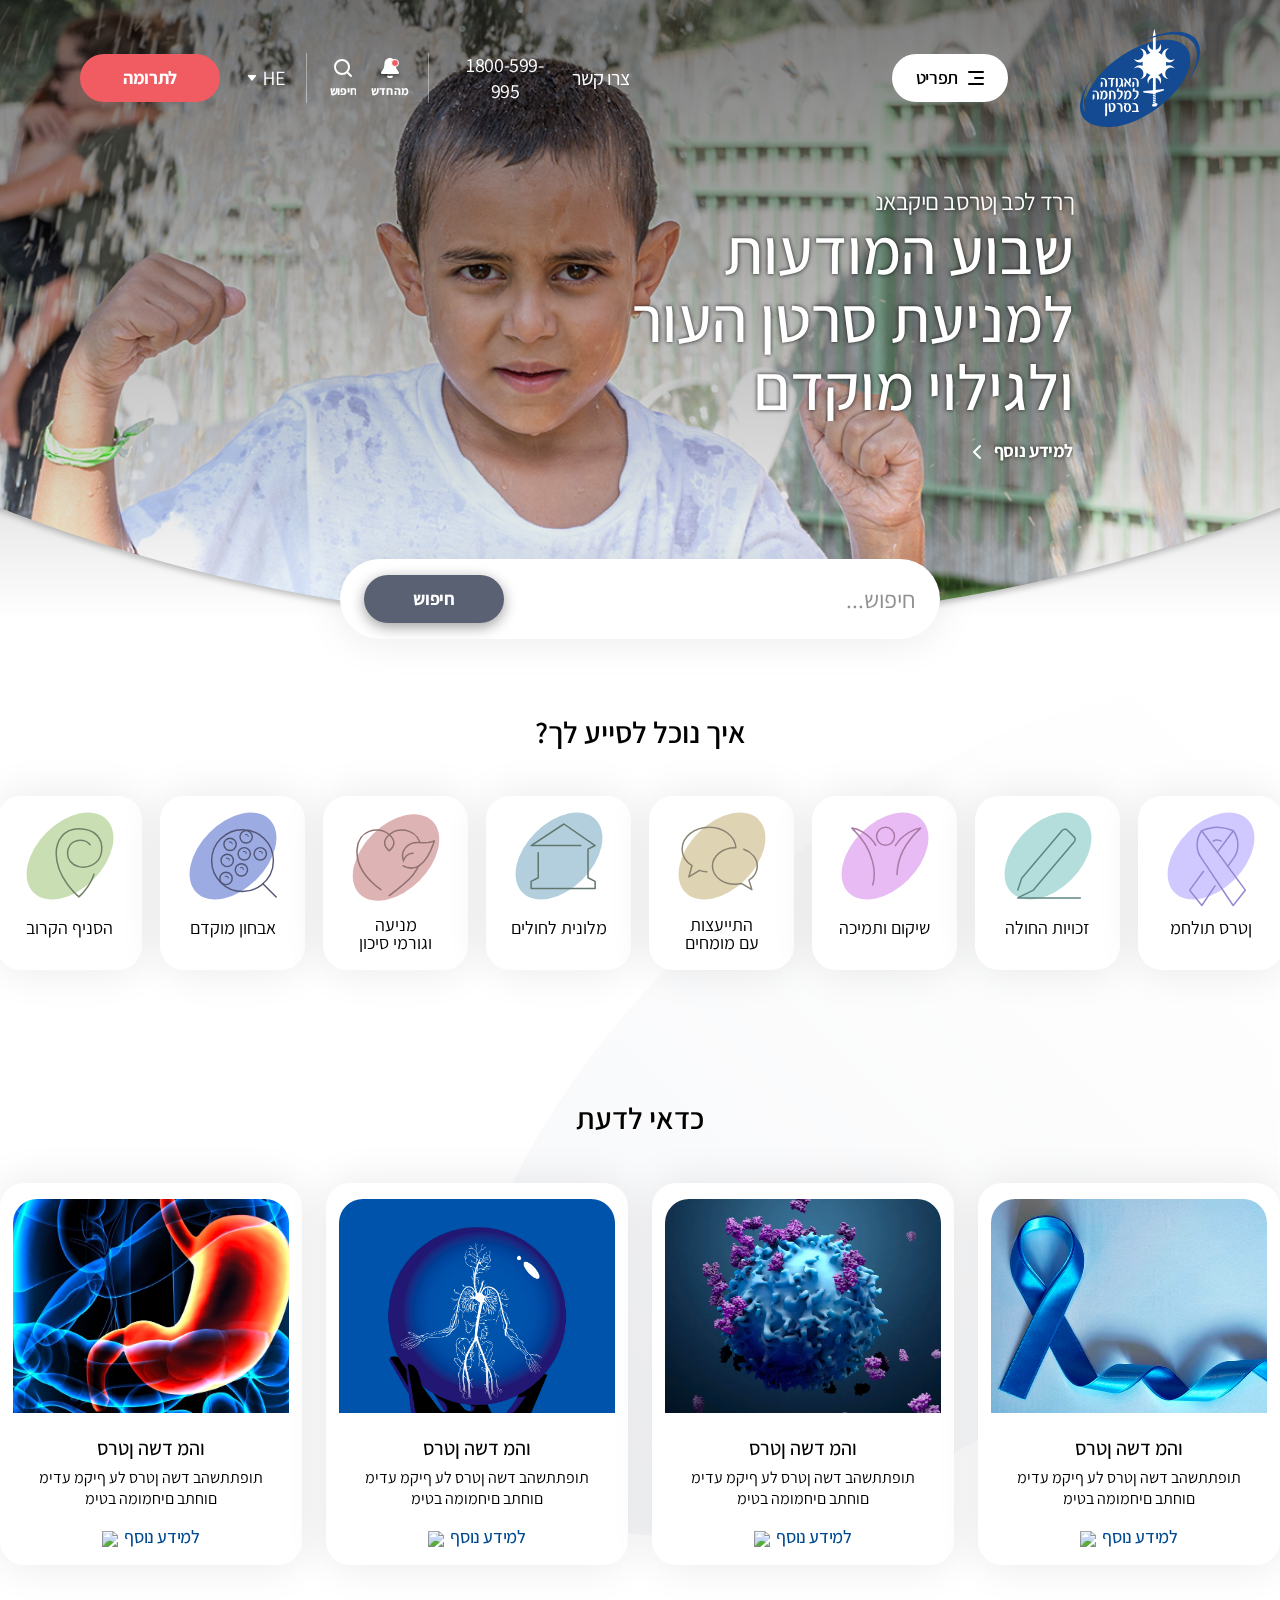
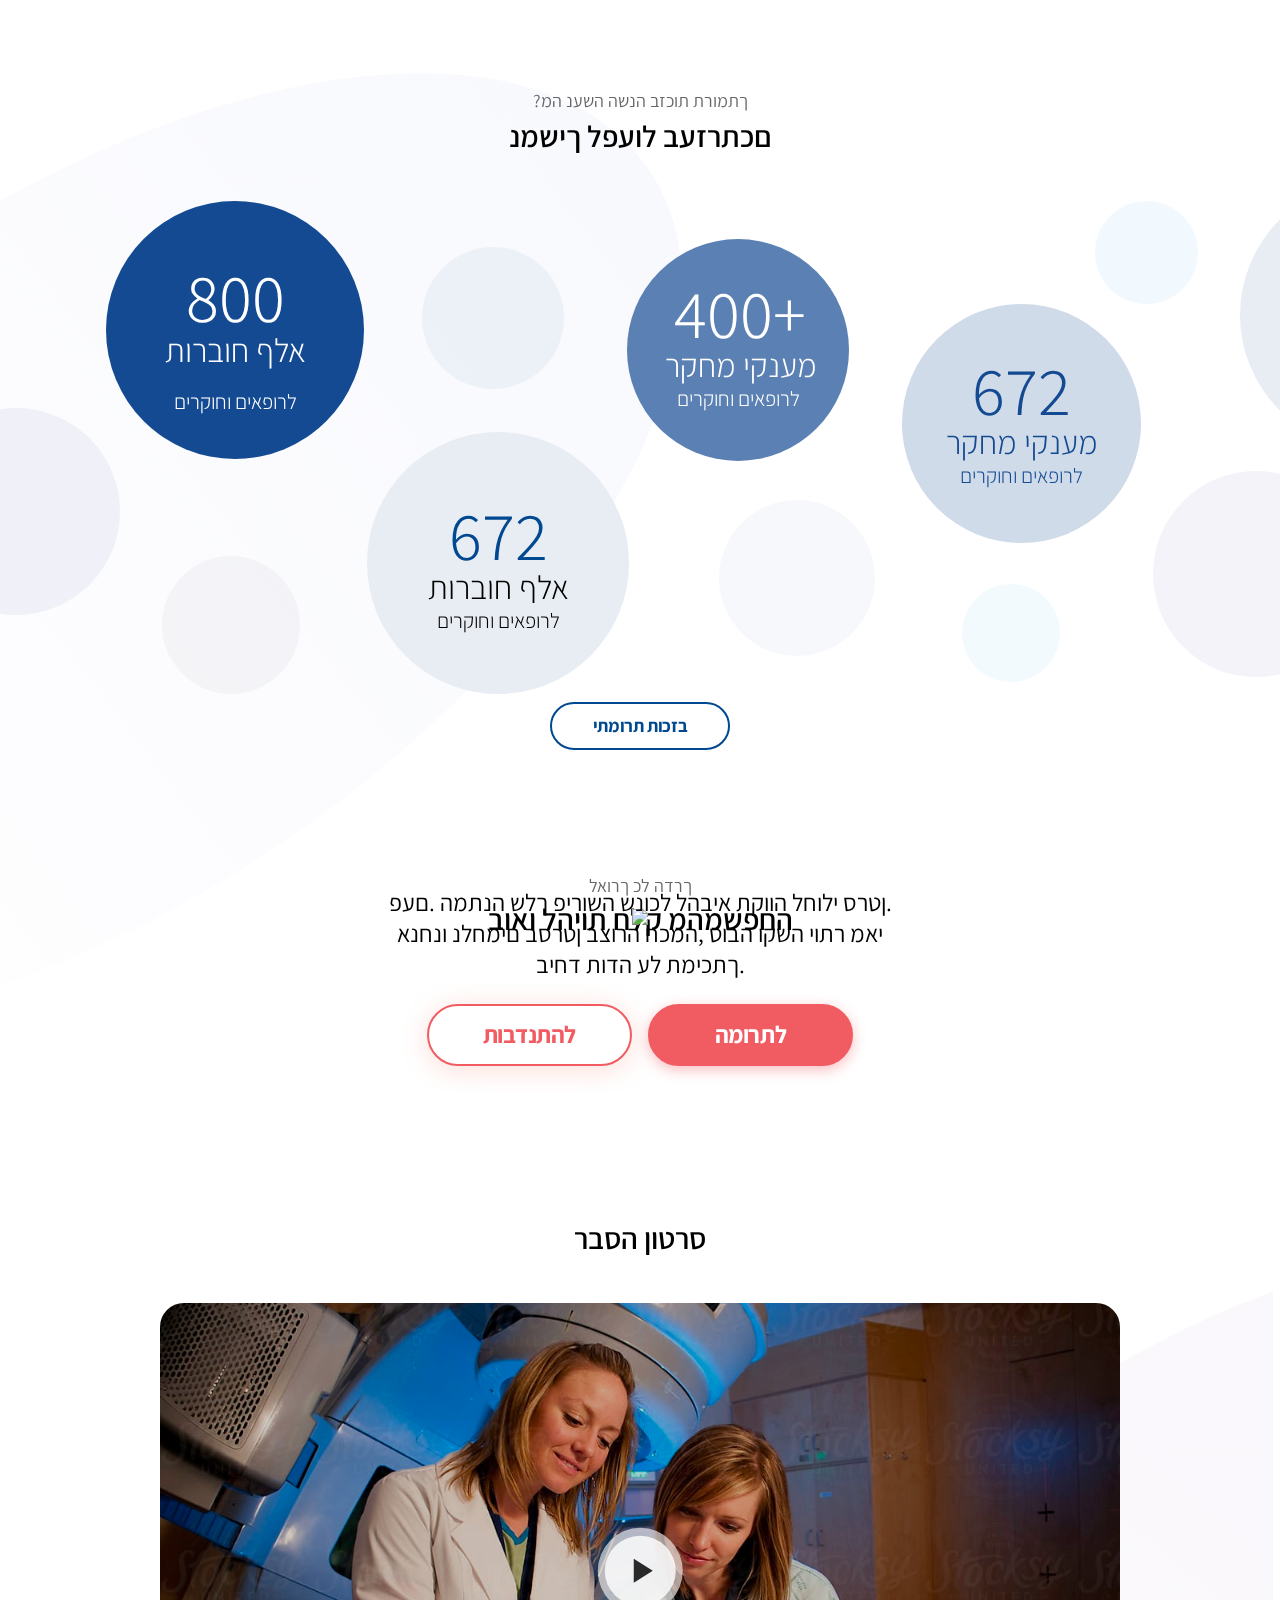
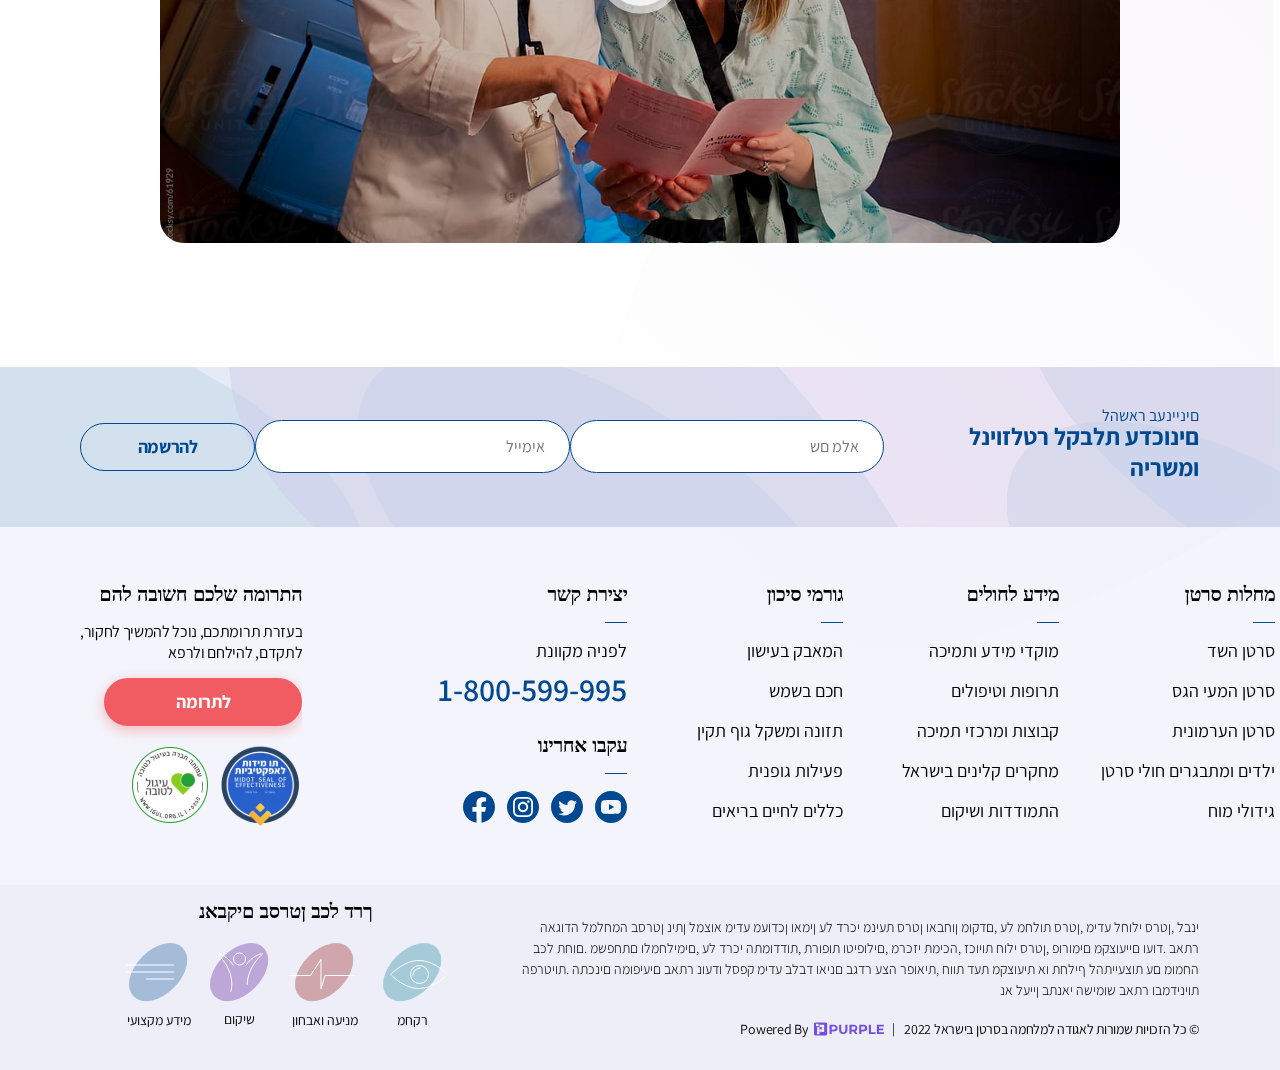
==== commit 152ff137: "Project Done" ====
--- a/index.html
+++ b/index.html
@@ -7,26 +7,21 @@
     <link rel="stylesheet" href="style.css">
     <link rel="preconnect" href="https://fonts.googleapis.com">
     <link rel="preconnect" href="https://fonts.gstatic.com" crossorigin>
-    <link href="https://fonts.googleapis.com/css2?family=Assistant:wght@200;300;400;500;600;700&display=swap" rel="stylesheet">
-    <link rel="preconnect" href="https://fonts.googleapis.com">
-    <link rel="preconnect" href="https://fonts.gstatic.com" crossorigin>
-    <link href="https://fonts.googleapis.com/css2?family=Work+Sans:wght@700&display=swap" rel="stylesheet">
+    <link href="https://fonts.googleapis.com/css2?family=Assistant:wght@200;300;400;500;600;700&family=Work+Sans:wght@700&display=swap" rel="stylesheet">
     <title>Webizz Test</title>
 </head>
 <body>
     <main>
         <img src="images/Big_elipse_1.svg" class="big-elipse-1">
-    <img src="images/Big_elipse_2.svg" class="big-elipse-2">
-    <img src="images/Big_elipse_3.svg" class="big-elipse-3">
-        <section class="header">
-            <!-- ეს მერე დამატებული -->
-            <!-- <div class="header-background"></div> -->
-            <div class="grad"></div>
-            <nav>
+        <img src="images/Big_elipse_2.svg" class="big-elipse-2">
+        <img src="images/Big_elipse_3.svg" class="big-elipse-3">
+    <section class="header">
+        <div class="grad"></div>
+        <nav>
                 <div class="left-nav">
                     <button id="header-button-red">לתרומה</button>
                     <div class="language-select">
-                        <select name="language" id="">
+                        <select name="language">
                             <option value="HE">HE</option>
                         </select>
                         <img id="dropdown" src="images/Language_dropdown.svg">
@@ -56,9 +51,7 @@
                     <img id="header-logo"src="images/Header_logo.svg">
                 </div>
             </nav> 
-            <!-- ეს არი ელიფსის კოდი -->
             <div class="header-elipse">
-                <img src="images/background.jpeg" >
             </div>
             <div class="headers">
                 <h3>ךרד לכב ןטרסב םיקבאנ</h3>
@@ -204,8 +197,8 @@
                 .םעפ יאמ רתוי השקו הבוט ,המכח הרוצב ןטרסב םימחלנ ונחנא .ךתכימת לע הדות דחיב 
                 </p>
             <div class="customers-buttons">
-                <button class="customers-button volunteer">להתנדבות</button>
-                <button class="customers-button donate">לתרומה</button>
+                <button class="customers-button-volunteer">להתנדבות</button>
+                <button class="customers-button-donate">לתרומה</button>
             </div>
         </section>
         <section class="explanatory">
--- a/style.css
+++ b/style.css
@@ -1,10 +1,10 @@
 *, body {
     padding: 0;
     margin: 0;
-    overflow-x: hidden;
     font-family: 'Assistant';
     z-index: 0;
     font-size: 16px;
+    overflow-x: hidden;
 }
 main {
     display: flex;
@@ -23,63 +23,53 @@
     border: none;
 }
 .header{
-    width: 100%;
+    width: 100vw;
+    overflow: hidden;
+    position: relative;
     display: flex;
     justify-content: center;
-    height: 40.7em;
-}
-
-/* ეს არი მერე გაკეთე plan b ფიგმაზე უკვე მოჭრილი ბექგრაუნდი ავიღე 
-და ფიქსირებული ზომით გავცენტრე, header section შია და მაგიტო მაქ აბსოლუტი
-ზევიდან რო აგდაეწეროს ნავ ბარი და რაღაცეები */
-/* .header-background{
-    justify-self: center;    
-    position: absolute;
-    max-width: 1440px;
-    width: 100%;
-    height: 100%;
-    background-image: url(images/Background_elipse.jpg);
-    background-repeat: no-repeat;
-} */
-/* ეს არი ვარიანტი წესით როგორც უნდა იყოს, თუ არ უნდა დარჩეს თეთრები,
-როგორც მერე მითხრეს ალბათ ეს ვარიანტია რო ეს ელიფსი იყოს და მერე საიზს მიყვებოდეს */
+    height: 680px;
+}
 .header-elipse {
     position: absolute;
-    width: 165.63em;
-    height: 118.63em;
-    top: -78.31em;
+    width: 2650px;
+    height: 1884px;
+    top: -1259px;
     border-radius: 50%;
     background-color: black;
     background-image: url(images/background.jpeg);
     background-repeat: no-repeat;
-    background-position: 17.6em 78.31em;
-    background-size: 71.8% 49%;
-    filter: drop-shadow(0px 3px 3px rgba(0, 0, 0, 0.35));
+    /* Second option */
+    /* background-position: 17.6em 78.31em; */
+    background-position: center 1253px  ;
+    background-size: 75% 49%;
+    filter: drop-shadow(0px 3px 3px rgba(0, 0, 0, 0.25));
     z-index: 0;
 }
 .grad {
     position: absolute;
     width: 100%;
-    height: 39.94em;
+    height: 600px;
+    padding-bottom: 20px;
     background: linear-gradient(180deg, rgba(0, 0, 0, 0.5) 0%, rgba(0, 0, 0, 0) 100%);
     z-index: 1;
 }
 nav {
-    width: 100%;
+    width: 100vw;
     overflow: hidden;
-    height: 6.13em;
-    margin: 1.81em 5.00em;
+    height: 98.5px;
+    margin: 28.57px 80px;
     align-items: center;
     display:flex;
     justify-content: space-between;
     z-index: 2;
 }
-@media screen and (min-width:1450px) {
+@media screen and (min-width:1850px) {
     nav {
-        width: 1360px;
+        width: 1770px;
         overflow: hidden;
-        height: 6.13em;
-        margin: 1.81em 5.00em;
+        height: 98.5px;
+        margin: 28.57px 80px;
         align-items: center;
         display:flex;
         justify-content: space-between;
@@ -96,16 +86,15 @@
 }
 #header-button-red {
     cursor: pointer;
-    width: 8.75rem;
-    height: 3.00rem;
+    width: 140px;
+    height: 48px;
     background: #F15B62;
     border: none;
-    border-radius: 5.00rem;
-    padding: 0.75rem 2.69rem;
-    font-family: 'Assistant';
+    border-radius: 80px;
+    padding: 12px 43px;
     font-style: normal;
     font-weight: 700;
-    font-size: 1.13rem;
+    font-size: 18px;
     line-height: 24px;
     text-align: center;
     letter-spacing: -0.02em;
@@ -127,15 +116,15 @@
 }
 #dropdown {
     cursor: pointer;
-    width: 2.88em;
-    height: 1.63em;
-    margin-left: 1.25em;
-    margin-right: 1.25em;
-    margin-top: 0.3em;
+    width: 46px;
+    height: 26px;
+    margin-left: 20px;
+    margin-right: 20px;
+    margin-top: 4.8px;
 }
 .header-icon {
-    width: 7.56em;
-    height: 3.13em;
+    width: 121px;
+    height: 50px;
     align-items: center;
     display: flex;
     border-right: 1px solid rgba(255, 255, 255, 0.4);
@@ -144,9 +133,9 @@
 .header-search-div{
     background-color: transparent;
     border: none;
-    width: 1.75em;
-    height: 2.69em;
-    margin-left: 1.38em;
+    width: 28px;
+    height: 43px;
+    margin-left: 22px;
     display: flex;
     flex-direction: column;
     align-items: center;
@@ -154,28 +143,23 @@
 .header-bell-div{
     background-color: transparent;
     border: none;
-    width: 2.38em;
-    height: 2.69em;
-    margin-left: 0.88em;
-    margin-right: 1.19em;
-    display: flex;
-    flex-direction: column;
-    align-items: center;
-}
-.header-div img {
-    max-width: 1.5em;
-    max-height: 1.5em;
+    width: 38px;
+    height: 43px;
+    margin-left: 14px;
+    margin-right: 19px;
+    display: flex;
+    flex-direction: column;
+    align-items: center;
 }
 .header-icon-text{
-    height: 1rem;
-    font-style: normal;
-    font-weight: 600;
-    font-size: 0.75rem;
-    line-height: 1rem;
-    text-align: center;
-    letter-spacing: -0.02em;
-    color: white;
-    margin-top: 0.19rem;
+    font-style: normal;
+    font-weight: 700;
+    font-size: 12px;
+    line-height: 16px;
+    text-align: center;
+    letter-spacing: -0.02em;
+    color: #FFFFFF;
+    margin-top: 3.04px;
 }
 .contacts {
     display: flex;
@@ -184,35 +168,35 @@
 #phone-num {
     text-decoration: none;
     cursor: pointer;
-    width: 6.63rem;
-    margin-left: 1.50rem;
-    font-style: normal;
-    font-weight: 300;
-    font-size: 1.25rem;
-    line-height: 1.63rem;
-    text-align: center;
-    letter-spacing: -0.008em;;
+    width: 106px;
+    margin-left: 23px;
+    font-style: normal;
+    font-weight: 400;
+    font-size: 20px;
+    line-height: 26px;
+    text-align: center;
+    letter-spacing: -0.02em;
     color: #FFFFFF;
 }
 #contact-text {
     text-decoration: none;
     cursor: pointer;
-    margin-left: 0.88rem;
-    font-style: normal;
-    font-weight: 300;
-    font-size: 1.25rem;
-    line-height: 1.63rem;
-    text-align: center;
-    letter-spacing: -0.008em;
+    margin-left: 14px;
+    font-style: normal;
+    font-weight: 400;
+    font-size: 20px;
+    line-height: 26px;
+    text-align: center;
+    letter-spacing: -0.02em;
     color: #FFFFFF;
 }
 .menu-div{
     cursor: pointer;
-    padding: 0.63em 1.38em;
+    padding: 10px 22px;
     align-items: center;
     background: #FFFFFF;
     border: 2px solid #FFFFFF;
-    border-radius: 5rem;
+    border-radius: 80px;
 }
 #menu-div-content{
     display: flex;
@@ -222,25 +206,25 @@
     height: fit-content;
 }
 #menu-text {
-    margin-right: 0.63em;
-    font-style: normal;
-    font-weight: 500;
-    font-size: 1.13rem;
-    line-height: 1.5rem;
+    margin-right: 10px;
+    font-style: normal;
+    font-weight: 600;
+    font-size: 18px;
+    line-height: 24px;
     text-align: center;
     letter-spacing: -0.02em;
     color: #000000;
 }
 #menu-icon {
-    max-height: 0.88em;
+    max-height: 14px;
     align-items: center;
 }
 #header-logo{
     cursor: pointer;
-    padding-left: 4.50em;
+    padding-left: 72px;
 }
 .headers{
-    margin-top: 11.63em;
+    margin-top: 186px;
     margin-left: 27.2%;
     position: absolute;
     z-index: 4;
@@ -252,73 +236,77 @@
     direction: rtl;
     font-style: normal;
     font-weight: 400;
-    font-size: 1.50rem;
-    line-height: 1.94rem;
+    font-size: 24px;
+    line-height: 31px;
+    text-align: right;
     letter-spacing: -0.02em;
     color: #FBFBFC;
     text-shadow: 0px 0px 4px rgba(0, 0, 0, 0.85);
 }
 .headers h1 {
     overflow-y: hidden;
-    max-width: 32.50rem;
+    max-width: 520px;
     font-style: normal;
     font-weight: 500;
-    font-size: 4.00rem;
-    line-height: 4.25rem;
+    font-size: 64px;
+    line-height: 68px;
     text-align: right;
     color: #FFFFFF;
     mix-blend-mode: normal;
     text-shadow: 0px 0px 4px rgba(0, 0, 0, 0.85);
 }
 .header-expand {
+    margin-right: 1px;
     background-color: transparent;
     border: none;
     cursor: pointer;
-    margin-top: 1em; 
+    margin-top: 17px; 
     display: flex;
     justify-content: flex-start;
 }
 .header-expand div {
-    margin-left: 0.25rem;
+    margin-left: 5px;
     font-style: normal;
     font-weight: 700;
-    font-size: 1.13rem;
-    line-height: 1.47rem;
-    display: flex;
+    font-size: 18px;
+    line-height: 24px;
+    display: flex;
+    align-items: center;
+    text-align: center;
     letter-spacing: -0.02em;
     color: #FFFFFF;
     text-shadow: 0px 0px 4px rgba(0, 0, 0, 0.85);
 }
 .header-expand img {
-    margin-top: 0.13em;
+    margin-top: 2px;
 
 }
 .search-bar {
    position: absolute;
    z-index: 5;
-   margin-top: 34.94em;
-   width: 37.50em   ;
-   height: 5.00em;
+   margin-top: 559px;
+   width: 600px;
+   height: 80px;
    background: #FFFFFF;
    box-shadow: 0px 0px 44px rgba(0, 0, 0, 0.09);
-   border-radius: 7.50em;   
+   border-radius: 120px;   
    display: flex;
    align-items: center;
    justify-content: space-between;
 }
 #search-button {
     cursor: pointer;
-    margin-left: 1.50rem;
-    width: 8.75rem;
-    height: 3.00rem;
+    margin-left: 24px;
+    width: 140px;
+    height: 48px;
     background: #596172;
     box-shadow: 0px 4px 14px rgba(15, 15, 15, 0.4);
-    border-radius: 3.19rem;
+    border-radius: 51.046px;
     border: none;
     font-style: normal;
     font-weight: 700;
-    font-size: 1.13rem;
-    line-height: 1.50rem;
+    font-size: 18px;
+    line-height: 24px;
     text-align: center;
     letter-spacing: -0.02em;
     color: #FFFFFF;
@@ -327,22 +315,23 @@
     border: none;
     width: 60%;
     height: 90%;
-    margin-right: 1.5rem;
+    margin-right: 24px;
     direction: rtl;
-    font-weight: 400;
-    font-size: 1.50rem;
-    line-height: 1.96rem;
+    font-style: normal;
+    font-weight: 400;
+    font-size: 24px;
+    line-height: 31px;
     display: flex;
     align-items: center;
     text-align: right;
     color: #000000;
-    opacity: 0.9;    
+    opacity: 0.8;
 }
 
 /* Get Started section -----------------------------------------------*/
 
 .get-started {
-    margin-top: 3.6em;
+    margin-top: 28.6px;
     display: flex;
     flex-direction: column;
     align-items: center;
@@ -351,28 +340,28 @@
     direction: rtl;
     font-style: normal;
     font-weight: 600;
-    font-size: 1.88rem;
-    line-height: 2.88rem;
+    font-size: 30px;
+    line-height: 46px;
     text-align: right;
-    color: #010101;    
+    color: #010101;
 }
 .start-boxes{
     display: flex;
     align-items: center;
-    gap: 1.13em;
+    gap: 18px;
     max-width: fit-content;
-    height: 16.06em;
-    padding: 0 2.75em;
+    height: 257px;
+    padding: 0 44px;
 }
 .start-box {
     cursor: pointer;
     box-sizing: border-box;
     position: relative;
     width: 145px;
-    height: 10.94em;
+    height: 174px;
     background: #FFFFFF;
     box-shadow: 0px 0px 44px rgba(0, 0, 0, 0.09);
-    border-radius: 1.5em;
+    border-radius: 24px;
     display: flex;
     flex-direction: column;
     align-items: center;
@@ -382,41 +371,38 @@
     overflow: hidden;
     position: absolute;
     text-align: center;
-    font-style: normal;
-    font-weight: 400;
-    font-size: 1.13rem;
-    line-height: 1.5rem;
-    margin-top: 7.50rem;
-    text-align: center;
-    color: #010101;
+    margin-top: 120px;
+    font-style: normal;
+    font-weight: 400;
+    font-size: 18px;
+    line-height: 24px;
+    text-align: center;
+    color: #010101;;
 
 }
 #magnifier-icon {
     position: absolute;
-    margin-top: 2.06em;
-    margin-left: 1.43em;
+    margin-top: 33px;
+    margin-left: 22.88px;
     z-index: 1;
 }
-.icon-1 {
-    align-self: flex-end;
-}
 .box-text-3{
-    line-height: 1em;
+    line-height: 18px;
 }
 .box-text-5{
-    line-height: 1em;
+    line-height: 18px;
 }
 
 .icon-3{
     position: absolute;
-    margin-top: 2.06em;
+    margin-top: 33px;
     z-index: 2;
 }
 
 .elipse-3{
-    margin-top: 0.6em;
-    width: 4.13em;
-    height: 6.44em;
+    margin-top: 9.6px;
+    width: 66px;
+    height: 103px;
     border-radius: 50%;
     transform: rotate(45deg);
     background: #DEB3B3;
@@ -426,7 +412,7 @@
 /* News section -----------------------------------------------------*/
 
 .news{
-    margin-top: 5.19em;
+    margin-top: 83px;
     display: flex;
     flex-direction: column;
     align-items: center;
@@ -435,24 +421,24 @@
 .news-header {
     font-style: normal;
     font-weight: 600;
-    font-size: 1.88rem;
-    line-height: 2.88rem;
+    font-size: 30px;
+    line-height: 46px;
     text-align: right;
     color: #010101;
 }
 .news-boxes {
-    padding: 2.63em 5em;
-    width: 88.8%;
-    display: flex;
-    align-items: center;
-    gap: 1.50em;
+    padding: 42px 80px;
+    display: flex;
+    justify-content: center;
+    align-items: center;
+    gap: 24px;
 }
 .news-box {
-    width: 18.88em;
-    height: 23.88em;
+    width: 302px;
+    height: 382px;
     background: #FFFFFF;
     box-shadow: 0px 0px 44px rgba(0, 0, 0, 0.09);
-    border-radius: 1.5em;
+    border-radius: 24px;
     display: flex;
     flex-direction: column;
     justify-content: flex-start;
@@ -460,32 +446,34 @@
 }
 
 .news-box-img {
-    margin-top: 1em;
-    border-radius: 1.5em 1.5em 0 0;
+    margin-top: 16px;
+    border-radius: 24px 24px 0 0;
     object-fit: cover;
-    width: 17.25em;
-    height: 13.38em;
+    width: 276px;
+    height: 214px;
     
 }
 
 .news-box-header {
     direction: rtl;
-    margin-top: 1.38rem;
+    margin-top: 22px;
     font-style: normal;
     font-weight: 500;
-    font-size: 1.25rem;
-    line-height: 1.63rem;
-    text-align: center;
-    color: #000000;    
+    font-size: 20px;
+    line-height: 26px;
+    text-align: center;
+
+    color: #000000;  
 }
 .news-box-p {
-    margin-top: 0.38rem;
-    font-style: normal;
-    font-weight: 400;
-    font-size: 1.00rem;
-    line-height: 1.31rem;
-    text-align: center;
-    max-width: 15.25rem;
+    margin-top: 6px;
+    font-style: normal;
+    font-weight: 400;
+    font-size: 16px;
+    line-height: 21px;
+    text-align: center;
+    color: #000000;
+    max-width: 244px;
 }
 
 .news-box-anchor {
@@ -493,16 +481,16 @@
     align-items: flex-start;
 }
 .news-expand-icon {
-    margin-top: 1.38em;
-    margin-right: 0.38em;
+    margin-top: 22px;
+    margin-right: 6px;
 }
 .news-anchor {
-    margin-top: 1rem;
+    margin-top: 16px;
     direction: rtl;
     font-style: normal;
     font-weight: 500;
-    font-size: 1.13rem;
-    line-height: 1.50rem;
+    font-size: 18px;
+    line-height: 24px;
     display: flex;
     align-items: center;
     text-align: center;
@@ -513,7 +501,7 @@
 /* Facts Section ------------------------------------------------------*/
 
 .facts{
-    margin-top: 5.13em;
+    margin-top: 82px;
     display: flex;
     flex-direction: column;
     align-items: center;
@@ -521,18 +509,18 @@
 .facts-smaller-header {
     font-style: normal;
     font-weight: 400;
-    font-size: 1.13rem;
-    line-height: 1.50rem;
-    text-align: center;
-    color: rgba(1, 1, 1, 0.6);  
+    font-size: 18px;
+    line-height: 24px;
+    text-align: center;
+    color: rgba(1, 1, 1, 0.6);
 }
 .facts-header {
     font-style: normal;
     font-weight: 600;
-    font-size: 1.88rem;
-    line-height: 2.88rem;   
-    text-align: center;  
-    color: #010101;    
+    font-size: 30px;
+    line-height: 46px;
+    text-align: center;
+    color: #010101;
 }
 .fact-circles {
     width:100vw;
@@ -540,27 +528,28 @@
     justify-content: center;
     position: relative;
 }
-.circles-wrapper{   
-    width: 1600px;
+.circles-wrapper{ 
+    width: 1445px;
     display: flex;
     justify-items: center;
 }
 .circle-1 {
     position: absolute;
-    margin-top: 15.56em;
-    margin-left: -5.44em;    ;
-    border-radius: 50%;
-    width: 12.94em;
-    height: 12.94em;
+    margin-top: 249px;
+    margin-left: -87px;    ;
+    border-radius: 50%;
+    width: 207px;
+    height: 207px;
     background: rgba(26, 15, 145, 0.05);
 }
 .circle-2 {
     position:absolute;
-    margin-top: 2.63rem;
-    margin-left: 6.63em;
-    border-radius: 50%;
-    width: 16.13rem;
-    height: 16.13rem;background: #144A92;
+    margin-top: 42px;
+    margin-left: 106px;
+    border-radius: 50%;
+    width: 258px;
+    height: 258px;
+    background: #144A92;
     display: flex;
     flex-direction: column;
     align-items: center;
@@ -568,46 +557,54 @@
 }
 .circle-2-number {
     position: absolute;
-    margin-top: 3.31rem;
-    font-style: normal;
-    font-weight: 300;
-    font-size: 4.25rem;
-    line-height: 5.56rem;
+    margin-top: 52px;
+    font-style: normal;
+    font-weight: 300;
+    font-size: 68px;
+    line-height: 89px;
+    display: flex;
+    align-items: center;
+    text-align: center;
     color: #FFFFFF;
 }
 .circle-2-txt-1{
     position: absolute;
-    font-style: normal;
-    margin-top: 8.4rem;
-    font-weight: 300;
-    font-size: 2.06rem;
-    line-height: 2.69rem;
+    margin-top: 127px;
+    font-weight: 300;
+    font-size: 33px;
+    line-height: 43px;
+    display: flex;
+    align-items: center;
+    text-align: center;
     color: #FFFFFF;
 }
 .circle-2-txt-2 {
     position: absolute;
-    margin-top: 10.56rem;
-    font-style: normal;
-    font-weight: 300;
-    font-size: 1.31rem;
-    line-height: 1.69rem;
+    margin-top: 187px;
+    font-style: normal;
+    font-weight: 300;
+    font-size: 21px;
+    line-height: 27px;
+    display: flex;
+    align-items: center;
+    text-align: center;
     color: #FFFFFF;
 }
 .circle-3 {
     position: absolute;
-    margin-top: 24.81em;
-    margin-left: 10.13em;
-    border-radius: 50%;
-    width: 8.63em;
-    height: 8.63em;
+    margin-top: 397px;
+    margin-left: 162px;
+    border-radius: 50%;
+    width: 138px;
+    height: 138px;
     background: rgba(89, 97, 114, 0.05);
 }
 .circle-4 {
-    margin-top: 17.06em;
-    margin-left: 22.94em;
-    border-radius: 50%;
-    width: 16.38em;
-    height: 16.38em;
+    margin-top: 273px;
+    margin-left: 367px;
+    border-radius: 50%;
+    width: 262px;
+    height: 262px;
     background: #E8EDF4;
     display: flex;
     flex-direction: column;
@@ -616,38 +613,44 @@
 }
 .circle-4-number {
     position: absolute;
-    margin-top: 3.69rem;
-    font-style: normal;
-    font-weight: 300;
-    font-size: 4.25rem;
-    line-height: 5.56rem;
+    margin-top: 59px;
+    font-style: normal;
+    font-weight: 300;
+    font-size: 68px;
+    line-height: 89px;
+    display: flex;
+    align-items: center;
+    text-align: center;
     color: #004990;
 }
 .circle-4-txt-1{
     position: absolute;
     font-style: normal;
-    margin-top: 8.38rem;
-    font-weight: 300;
-    font-size: 2.06rem;
-    line-height: 2.69rem;
+    margin-top: 138px;
+    font-weight: 300;
+    font-size: 33px;
+    line-height: 33px;
     color: #000000;
 }
 .circle-4-txt-2 {
     position: absolute;
-    margin-top: 10.94rem;
-    font-style: normal;
-    font-weight: 300;
-    font-size: 1.31rem;
-    line-height: 1.69rem;
+    margin-top: 175px;
+    font-style: normal;
+    font-weight: 300;
+    font-size: 21px;
+    line-height: 27px;
+    display: flex;
+    align-items: center;
+    text-align: center;
     color: #000000;
 }
 .circle-5 {
     position: absolute;
-    margin-top: 5em;
-    margin-left: 39.19em;
-    border-radius: 50%;
-    width: 13.88em;
-    height: 13.88em;
+    margin-top: 80px;
+    margin-left: 627px;
+    border-radius: 50%;
+    width: 222px;
+    height: 222px;
     background: #5B80B3;
     display: flex;
     flex-direction: column;
@@ -655,59 +658,65 @@
 }
 .circle-5-number {
     position: absolute;
-    margin-top: 1.88rem;
-    margin-left: 2.94rem;
-    font-style: normal;
-    font-weight: 300;
-    font-size: 4.25rem;
-    line-height: 5.56rem;
+    margin-top: 30px;
+    margin-left: 47px;
+    font-style: normal;
+    font-weight: 300;
+    font-size: 68px;
+    line-height: 89px;
+    display: flex;
+    align-items: center;
+    text-align: center;
     color: #FFFFFF;
 }
 .circle-5-txt-1{
     position: absolute;
     font-style: normal;
-    margin-top: 6.50rem;
-    margin-left: 2.38rem;
-    font-weight: 300;
-    font-size: 2.06rem;
-    line-height: 2.69rem;
+    margin-top: 104px;
+    margin-left: 38px;
+    font-weight: 300;
+    font-size: 33px;
+    line-height: 43px;
     color: #FFFFFF;
 }
 .circle-5-txt-2 {
     position: absolute;
-    margin-top: 9.13rem;
-    margin-left: 3.13rem;
-    font-style: normal;
-    font-weight: 300;
-    font-size: 1.31rem;
-    line-height: 1.69rem;
+    margin-top: 146px;
+    margin-left: 50px;
+    font-style: normal;
+    font-weight: 300;
+    font-size: 21px;
+    line-height: 27px;
+    display: flex;
+    align-items: center;
+    text-align: center;
     color: #FFFFFF;
 }
 .circle-6 {
     position: absolute;
-    margin-top: 5.50em;
-    margin-left: 26.38em;
-    border-radius: 50%;
-    width: 8.88em;
-    height: 8.88em;
+    margin-top: 88px;
+    margin-left: 422px;
+    border-radius: 50%;
+    width: 142px;
+    height: 142px;
     background: rgba(0, 73, 144, 0.05);
 }
 .circle-7 {
     position: absolute;
-    margin-top: 21.31em;
-    margin-left: 44.94em;
-    border-radius: 50%;
-    width: 9.75em;
-    height: 9.75em;
+    margin-top: 341px;
+    margin-left: 719px;
+    border-radius: 50%;
+    width: 156px;
+    height: 156px;
     background: rgba(232, 237, 244, 0.4);
 }
 .circle-8 {
     position: absolute;
-    margin-top: 9.06em;
-    margin-left: 56.38em;
-    border-radius: 50%;
-    width: 14.94em;
-    height: 14.94em;
+    margin-top: 145px;
+    margin-left: 902px;
+    border-radius: 50%;
+    width: 239px;
+    height: 239px;
     background: #D0DBE9;
     display: flex;
     flex-direction: column;
@@ -716,65 +725,68 @@
 }
 .circle-8-number {
     position: absolute;
-    margin-top: 2.63rem;
-    font-style: normal;
-    font-weight: 300;
-    font-size: 4.25rem;
-    line-height: 5.56rem;
+    margin-top: 42px;
+    font-style: normal;
+    font-weight: 300;
+    font-size: 68px;
+    line-height: 89px;
+    display: flex;
+    align-items: center;
+    text-align: center;
     color: #144A92;
 }
 .circle-8-txt-1{
     position: absolute;
     font-style: normal;
-    margin-top: 7.25rem;
-    font-weight: 300;
-    font-size: 2.06rem;
-    line-height: 2.69rem;
+    margin-top: 116px;
+    font-weight: 300;
+    font-size: 33px;
+    line-height: 43px;
     color: #144A92;
 }
 .circle-8-txt-2 {
     position: absolute;
-    margin-top: 9.88rem;
-    font-style: normal;
-    font-weight: 300;
-    font-size: 1.31rem;
-    line-height: 1.69rem;
+    margin-top: 158px;
+    font-style: normal;
+    font-weight: 300;
+    font-size: 21px;
+    line-height: 27px;
     color: #144A92;
 }
 .circle-9 {
     position: absolute;
-    margin-top: 2.63em;
-    margin-left: 68.44em;
-    border-radius: 50%;
-    width: 6.44em;
-    height: 6.44em;
+    margin-top: 42px;
+    margin-left: 1095px;
+    border-radius: 50%;
+    width: 103px;
+    height: 103px;
     background: rgba(160, 215, 255, 0.15);
 }
 .circle-10 {
     position: absolute;
-    margin-top: 26.56em;
-    margin-left: 60.31em;
-    border-radius: 50%;
-    width: 6.13em;
-    height: 6.13em;
+    margin-top: 425px;
+    margin-left: 962px;
+    border-radius: 50%;
+    width: 98px;
+    height: 98px;
     background: rgba(29, 161, 242, 0.05);
 }
 .circle-11 {
     position: absolute;
-    margin-top: 19.50em;
-    margin-left: 72.06em;
-    border-radius: 50%;
-    width: 12.88em;
-    height: 12.88em;
+    margin-top: 312px;
+    margin-left: 1153px;
+    border-radius: 50%;
+    width: 206px;
+    height: 206px;
     background: rgba(26, 15, 145, 0.05);
 }
 .circle-12 {
     position: absolute;
-    margin-top: 1.38em;
-    margin-left: 77.50em;
-    border-radius: 50%;
-    width: 16.75em;
-    height: 16.75em;
+    margin-top: 22px;
+    margin-left: 1240px;
+    border-radius: 50%;
+    width: 268px;
+    height: 268px;
     background: #E8EDF4;
     display: flex;
     flex-direction: column;
@@ -782,44 +794,47 @@
 }
 .circle-12-number {
     position: absolute;
-    margin-top: 3.81rem;
-    margin-left: 4.44rem;
-    font-style: normal;
-    font-weight: 300;
-    font-size: 4.25rem;
-    line-height: 5.56rem;
+    margin-top: 61px;
+    margin-left: 71px;
+    font-style: normal;
+    font-weight: 300;
+    font-size: 68px;
+    line-height: 89px;
+    display: flex;
+    align-items: center;
+    text-align: center;
     color: #004990;
 }
 .circle-12-txt-1{
     position: absolute;
     font-style: normal;
-    margin-top: 8.44rem;
-    margin-left: 3.75rem;
-    font-weight: 300;
-    font-size: 2.06rem;
-    line-height: 2.69rem;
+    margin-top: 135px;
+    margin-left: 60px;
+    font-weight: 300;
+    font-size: 33px;
+    line-height: 43px;
     color: #000000;
 }
 .circle-12-txt-2 {
     position: absolute;
-    margin-top: 11.06rem;
-    margin-left: 4.50rem;
-    font-style: normal;
-    font-weight: 300;
-    font-size: 1.31rem;
-    line-height: 1.69rem;
+    margin-top: 177px;
+    margin-left: 72px;
+    font-style: normal;
+    font-weight: 300;
+    font-size: 21px;
+    line-height: 27px;
     color: #000000;
 }
 .facts-button {
-    margin-top: 0.5rem;
-    width: 11.25rem;
-    height: 3rem;
+    margin-top: 8px;
+    width: 180px;
+    height: 48px;
     border: 2px solid #004990;
     border-radius: 40px;
     font-style: normal;
     font-weight: 700;
-    font-size: 1.13rem;
-    line-height: 1.50rem;
+    font-size: 18px;
+    line-height: 24px;
     text-align: center;
     letter-spacing: -0.02em;
     color: #004990;
@@ -829,7 +844,7 @@
 /* Customers */
 
 .customers {
-    margin-top: 7.75em;
+    margin-top: 124px;
     display: flex;
     flex-direction: column;
     align-items: center;
@@ -839,67 +854,78 @@
 .customers-smaller-header {
     font-style: normal;
     font-weight: 400;
-    font-size: 1.13rem;
-    line-height: 1.50rem;
+    font-size: 18px;
+    line-height: 24px;
     text-align: center;
     color: rgba(0, 0, 0, 0.6);
 }
 .customers-header {
     font-style: normal;
     font-weight: 600;
-    font-size: 1.88rem;
-    line-height: 2.7rem;
+    font-size: 30px;
+    line-height: 43.2px;
     text-align: center;
     color: #000000;
 }
 .customers-img{
-    margin-top: -2em;
+    margin-top: -32px;
 }
 .feedback {
     overflow: hidden;
     direction: rtl;
-    width: 33.75rem;
-    height: 5.75rem;
-    margin-top: -2.39rem;
-    font-style: normal;
-    font-weight: 400;
-    font-size: 1.50rem;
-    line-height: 1.94rem;
+    width: 540px;
+    height: 92px;
+    margin-top: -38.24px;
+    font-style: normal;
+    font-weight: 400;
+    font-size: 24px;
+    line-height: 31px;
     text-align: center;
     color: #000000;
 }
 .customers-buttons {
-    margin-top: 1.56em;
-    width: 26.61em;
+    padding: 25px;
+    width: 426px;
     display: flex;
     align-items: center;
     justify-content: space-between;
 }
-.customers-button{
-    width: 12.8rem;
-    height: 3.88rem;
-    border: 0.16rem solid #F15B62;
+.customers-button-volunteer{
+    width: 204.75px;
+    height: 62px;
+    border: 2.5523px solid #F15B62;
     filter: drop-shadow(0px 4px 14px rgba(248, 173, 157, 0.4));
-    border-radius: 3.19rem;
+    border-radius: 51.046px;
+    font-style: normal;
     font-weight: 700;
-    font-size: 1.50rem;
-    line-height: 1.94rem;
-    text-align: center;
-    letter-spacing: -0.02em;
-}
-.volunteer{
-    background-color: transparent;
+    font-size: 24px;
+    line-height: 31px;
+    text-align: center;
+    letter-spacing: -0.02em;
     color: #F15B62;
-}
-.donate {
-    background-color: #F15B62;
+    background-color: white
+}
+.customers-button-donate{
+    width: 205px;
+    height: 62px;
+    background: #F15B62;
+    border: 2.5523px solid #F15B62;
+    box-shadow: 0px 4px 14px rgba(241, 91, 98, 0.4);
+    border-radius: 51.046px;
+    font-style: normal;
+    font-weight: 700;
+    font-size: 24px;
+    line-height: 31px;
+    text-align: center;
+    letter-spacing: -0.02em;
     color: #FFFFFF;
 }
 
+
 /* Explanatory section ------------------------------------------------*/
 
 .explanatory{
-    margin-top: 7.75em;
+    margin-top: 124px;
     display: flex;
     flex-direction: column;
     align-items: center;
@@ -907,18 +933,18 @@
 .explanatory-header {
     font-style: normal;
     font-weight: 600;
-    font-size: 1.88rem;
-    line-height: 2.88rem;
+    font-size: 30px;
+    line-height: 46px;
     text-align: center;
     color: #000000;
 }
 .video-wrapper {
     position: relative;
-    margin-top: 2.63em;
-    width: 60.00em;
-    height: 33.75em;
+    margin-top: 42px;
+    width: 960px;
+    height: 540px;
     background: rgba(1, 1, 1, 0.2);
-    border-radius: 1.5em;
+    border-radius: 24px;
     display: flex;
     flex-direction: column;
     align-items: center;
@@ -926,13 +952,13 @@
     background-image: url(images/Video.png);
     background-size: cover;
     background-repeat: no-repeat;
-    background-position: 0em -3em;
+    background-position: 0 -48px;
     z-index: 0;
 }
 .video-cover {
     position: absolute;
-    width: 60.00em;
-    height: 33.75em;
+    width: 960px;
+    height: 540px;
     background: rgba(1, 1, 1, 0.2);
     z-index: 1;
 }
@@ -946,9 +972,9 @@
  /* Footer ----------------------------------------------------------- */
 
 footer {
-    margin-top: 7.75em;
+    margin-top: 124px;
     width: 100%;
-    height: 43.94em;
+    height: 703px;
     display: flex;
     flex-direction: column;
     justify-content: center;
@@ -957,7 +983,7 @@
     overflow: hidden;
     position: relative;
     width: 100%;
-    height: 10.00em;
+    height: 160px;
     display: flex;
     justify-content: center;
 }
@@ -967,10 +993,10 @@
 }
 .registration-elipse-1 {
     position: absolute;
-    margin-left: -3.6em;
-    margin-top: 2.5em;
-    width: 36.38em;
-    height: 17.44em; 
+    margin-left: -57.6px;
+    margin-top: 40px;
+    width: 582px;
+    height: 279px; 
     border-radius: 50%;
     background: #A6BDD9;
     mix-blend-mode: hard-light;
@@ -980,10 +1006,10 @@
 }
 .registration-elipse-2 {
     position: absolute;
-    margin-right: 68.5em;
-    margin-top: -2.06em;
-    width: 36.38em;
-    height: 17.44em; 
+    margin-right: 1096px;
+    margin-top: -33px;
+    width: 582px;
+    height: 279px; 
     border-radius: 50%;
     background: #A6BDD9;
     mix-blend-mode: hard-light;
@@ -994,10 +1020,10 @@
 .registration-elipse-3 {
     position: absolute;
 
-    margin-left: 77.44em;
-    margin-top: 7.2em;
-    width: 36.38em;
-    height: 17.44em; 
+    margin-left: 1239px;
+    margin-top: 115.2px;
+    width: 582px;
+    height: 279px; 
     border-radius: 50%;
     background: #A6BDD9;
     mix-blend-mode: hard-light;
@@ -1007,10 +1033,10 @@
 }
 .registration-elipse-4 {
     position: absolute;
-    margin-left: 79.3em;
-    margin-top: -5.56em;
-    width: 36.38em;
-    height: 17.44em; 
+    margin-left: 1268.8px;
+    margin-top: -89px;
+    width: 582px;
+    height: 279px; 
     border-radius: 50%;
     background: #A6BDD9;
     mix-blend-mode: hard-light;
@@ -1020,10 +1046,10 @@
 }
 .registration-elipse-5 {
     position: absolute;
-    margin-left: -40.6em;
-    margin-top: -17.88em;
-    width: 94.06em;
-    height: 45.13em; 
+    margin-left: -649.6px;
+    margin-top: -286px;
+    width: 1505px;
+    height: 722px; 
     border-radius: 50%;
     background: #A6BDD9;
     mix-blend-mode: hard-light;
@@ -1033,10 +1059,10 @@
 }
 .registration-elipse-6 {
     position: absolute;
-    margin-left: 42.7em;
-    margin-top: -22.19em;
-    width: 94.06em;
-    height: 45.13em; 
+    margin-left: 683.2px;
+    margin-top: -355px;
+    width: 1505px;
+    height: 722px;  
     border-radius: 50%;
     background: #BEA7D9;
     mix-blend-mode: hard-light;
@@ -1048,36 +1074,36 @@
     position: absolute;
     z-index: 3;
     width: 100%;
-    height: 10.00em;
+    height: 160px;
     display: flex;
     align-items: center;
     justify-content: center;
-    gap: 1.5em
+    gap: 24px
 }
 form {
-    padding: 3em 0 3em 5em;
-    display: flex;
-    width: 57.75em;
+    padding: 48px 0 48px 80px;
+    display: flex;
+    width: 924px;
     align-items: center;
     justify-content: space-between;
 }
 .register-button{
-    width: 12.00rem;
-    height: 3rem;
+    width: 192px;
+    height: 48px;
     border: 1px solid #004990;
     background-color: transparent;
-    border-radius: 2.50rem;
+    border-radius: 40px;
     font-style: normal;
     font-weight: 700;
-    font-size: 1.13rem;
-    line-height: 1.5rem;
+    font-size: 18px;
+    line-height: 24px;
     text-align: center;
     letter-spacing: -0.02em;
     color: #004990;
 }
 .input {
-    width: 19.8rem;
-    height: 3.2rem;
+    width: 316.8px;
+    height: 51.2px;
     display: flex;
     align-items: center;
     justify-content: flex-start;
@@ -1085,11 +1111,11 @@
     mix-blend-mode: normal;
     border: 0.632166px solid #004990;
     border-radius: 40px;
-    padding-right: 1.5rem;
-    font-style: normal;
-    font-weight: 400;
-    font-size: 1rem;
-    line-height: 1.31rem;
+    padding-right: 24px;
+    font-style: normal;
+    font-weight: 400;
+    font-size: 16px;
+    line-height: 21px;
     text-align: right;
     color: rgb(0, 0, 0, 0.5);
 }
@@ -1098,158 +1124,154 @@
     flex-direction: column;
     justify-content: center;
     align-items: flex-start;
-    padding-right: 5.06em;
-    margin-left: 1.63em;
-    margin-top: -0.31em;
+    padding-right: 81px;
+    margin-left: 26px;
+    margin-top: -5px;
 }
 .registration-smaller-text {
-    font-style: normal;
-    font-weight: 400;
-    font-size: 1rem;
-    line-height: 1.31rem;
+    direction: rtl;
+    font-style: normal;
+    font-style: normal;
+    font-weight: 400;
+    font-size: 16px;
+    line-height: 21px;
     color: #004990;
 }
 .registration-text {
-    margin-top: -0.3rem;
+    direction: rtl;
+    margin-top: -4.8px;
     font-style: normal;
     font-weight: 700;
-    font-size: 1.5rem;
-    line-height: 1.94rem;
+    font-size: 24px;
+    line-height: 31px;
+    color: #004990;
+}
+
+/* Footer Info */
+
+.footer-info {
+    display: flex;
+    justify-content: center;    
+    width: 100%;
+    height: 358px;
+    background: rgba(36, 60, 204, 0.05);
+}
+.footer-left-info{
+    display: flex;
+}
+.footer-right-info {
+    margin-right: -52.8px;
+    margin-left: 131.2px;
+    display: flex;
+    gap:22px
+}
+.info-header, .contr-header, .contact-header, .follow-header {
+    font-family: 'Work Sans';
+    font-style: normal;
+    font-weight: 700;
+    font-size: 20px;
+    line-height: 23px;
+    text-align: right;
+    letter-spacing: -0.02em;
+
+    color: #000000;
+}
+.info-div {
+    font-style: normal;
+    font-weight: 400;
+    font-size: 18px;
+    line-height: 24px;
+    color: #000000;
+}
+.div-1, .div-2, .div-3, .contact-info{
+    width: 194px;
+    margin-top: 56px;
+    height: 240px;
+    display: flex;
+    flex-direction: column;
+    justify-content: space-between;
+}
+.line {
+    width: 22px;
+    height: 1px;
+    background: #004990;
+    border-radius: 20px    
+}  
+.contact-line {
+    margin-top: 16px;
+}
+.contact-div {
+    margin-top: 16px;
+}
+.number {
+    margin-top: 4px;
+    font-style: normal;
+    font-weight: 600;
+    font-size: 32px;
+    line-height: 42px;
     text-align: right;
     color: #004990;
 }
-
-/* Footer Info */
-
-.footer-info {
-    display: flex;
-    justify-content: center;    
-    width: 100%;
-    height: 22.38em;
-    background: rgba(36, 60, 204, 0.05);
-}
-.footer-left-info{
-    display: flex;
-}
-.footer-right-info {
-    margin-right: -3.3em;
-    margin-left: 8.2em;
-    display: flex;
-    gap:22px
-}
-.info-header, .contr-header, .contact-header, .follow-header {
-    font-family: 'Work Sans';
-    font-style: normal;
-    font-weight: 700;
-    font-size: 1.25rem;
-    line-height: 1.44rem;
-    text-align: right;
-    letter-spacing: -0.02em;
-    color: #000000;
-}
-.info-div {
-    font-style: normal;
-    font-weight: 400;
-    font-size: 1.13rem;
-    line-height: 1.50rem;
-    color: #000000;
-}
-.div-1, .div-2, .div-3, .contact-info{
-    width: 194px;
-    margin-top: 3.50em;
-    height: 15.00em;
-    display: flex;
-    flex-direction: column;
-    justify-content: space-between;
-}
-.line {
-    width: 1.38em;
-    height: 0.06em;
-    background: #004990;
-    border-radius: 1.25em;    
-}   
-.contact-info {
-    margin-top: 3.50em;
-    height: 15.00em;
-    display: flex;
-    flex-direction: column;
-    justify-content: flex-start
-}
-.contact-line {
-    margin-top: 1rem;
-}
-.contact-div {
-    margin-top: 1rem;
-}
-.number {
-    margin-top: 0.25rem;
-    font-style: normal;
-    font-weight: 600;
-    font-size: 2rem;
-    line-height: 2.63rem;
-    text-align: right;
-    color: #004990;
-}
 .follow-header{
-    margin-top: 1.5rem;
+    margin-top: 24px;
 }
 .social-icons{
     cursor: pointer;
-    margin-top: 1rem;
+    margin-top: 16px;
     display: flex;
     justify-content: space-between;
-    width: 10.25em;
+    width: 164px;
 
 }
 .contribution-div {
-    margin-top: 3.50em;
-    max-width: 15.31em;
+    margin-top: 56px;
+    max-width: 245px;
     display: flex;
     flex-direction: column;
     align-items: flex-start;
 }
 .contr-button {
-    width: 12.38rem;
-    height: 3.00rem;
+    width: 198px;
+    height: 48px;
     background: #F15B62;
     border: 2px solid #F15B62;
     box-shadow: 0px 4px 14px rgba(241, 91, 98, 0.4);
-    border-radius: 2.50em;
+    border-radius: 40px;
     font-style: normal;
     font-weight: 700;
-    font-size: 1.13rem;
-    line-height: 1.5rem;
+    font-size: 18px;
+    line-height: 24px;
     text-align: center;
     letter-spacing: -0.02em;
     color: #FFFFFF;
 }
 .contr-div {
-    margin-top: 0.94rem;
-    font-style: normal;
-    font-weight: 400;
-    font-size: 1rem;
-    line-height: 1.31rem;
+    margin-top: 15px;
+    font-style: normal;
+    font-weight: 400;
+    font-size: 16px;
+    line-height: 21px;
     text-align: right;
     letter-spacing: -0.02em;
     color: #000000;
 }
 .contr-button {
-    margin-top: 0.94rem;
+    margin-top: 15px;
 }
 .badge-icons {
     cursor: pointer;
-    margin-top: 1.13em;
+    margin-top: 18px;
     display: flex;
     align-items: center;
 }
 .contr-icon {
-    margin-left: 0.50em;
+    margin-left: 8px;
 }
 
 /* Copyright */
 .copyright-info {
     width: 100%;
-    height: 11.56em;
+    height: 185px;
     background: #EDEEF8;
     display: flex;
     justify-content: space-between;
@@ -1260,72 +1282,72 @@
     align-items: flex-start;
 }
 .copyright-text {
-    margin-top: 2rem;
-    width: 42.69rem;
-    font-style: normal;
-    font-weight: 300;
-    font-size: 0.88rem;
-    line-height: 1.31rem;
+    margin-top: 32px;
+    width: 683px;
+    font-style: normal;
+    font-weight: 300;
+    font-size: 14px;
+    line-height: 21px;
     text-align: right;
     color: #000000;
 }
 .rights{
     display: flex;
     justify-content: flex-end;
-    margin-top: 1.19rem;
-    font-weight: 400;
-    font-size: 0.88rem;
-    line-height: 1.13rem;
+    margin-top: 19px;
+    font-weight: 400;
+    font-size: 14px;
+    line-height: 18px;
     text-align: right;
     letter-spacing: -0.02em;
 
     color: #000000;
 }
 .copyright-wrapper {
-    padding-right: 5.06em;
+    padding-right: 81px;
 }
 .powered {
     font-weight: 400;
-    font-size: 0.88rem;
-    line-height: 1.13rem;
+    font-size: 14px;
+    line-height: 18px;
     text-align: right;
     letter-spacing: -0.02em;
     color: #000000;
-    margin-right: 0.4em;
+    margin-right: 6.4px;
 }
 .rights img {
-    margin-right: 0.5em;
+    margin-right: 8px;
 }
 .horizontal-line{
     font-style: normal;
     font-weight: 400;
-    font-size: 0.81rem;
-    line-height: 1.06rem;
+    font-size: 13px;
+    line-height: 17px;
 }
 .copyright{
     font-weight: 400;
-    font-size: 0.88rem;
-    line-height: 1.13rem;
+    font-size: 14px;
+    line-height: 18px;
     text-align: right;
     letter-spacing: -0.02em;
     color: #000000;
     direction: rtl;
-    padding-left: 0.6em;
+    padding-left: 9.6px;
 }
 .footer-icons {
     display: flex;
     flex-direction: column;
-    margin-top: 0.94em;
-    align-items: center;
-    margin-left: 7.38em;
+    margin-top: 15px;
+    align-items: center;
+    margin-left: 118px;
 }
 .footer-icons-header {
     direction: rtl;
     font-family: 'Work Sans';
     font-style: normal;
     font-weight: 700;
-    font-size: 1.25rem;
-    line-height: 1.44rem;
+    font-size: 20px;
+    line-height: 23px;
     display: flex;
     align-items: center;
     text-align: center;
@@ -1334,11 +1356,15 @@
 }
 .footer-icons-wrapper {
     cursor: pointer;
-    margin-top: 0.63em;
+    margin-top: 10px;
     display: flex;
     justify-content: flex-start;
 }
 .icon-text {
+    font-style: normal;
+    font-weight: 400;
+    font-size: 14px;
+    line-height: 14px;
     overflow: hidden;
 }
 .footer-icon-2 {
@@ -1352,22 +1378,12 @@
     display: flex;
     flex-direction: column;
     align-items: center;
-    font-weight: 400;
-    font-size: 0.88rem;
-    line-height: 1.13rem;
-    text-align: center;
-    color: #000000;
 }
 .icon-2-wrap {
     margin-top: -1px;
     display: flex;
     flex-direction: column;
     align-items: center;
-    font-weight: 400;
-    font-size: 0.88rem;
-    line-height: 1.13rem;
-    text-align: center;
-    color: #000000;
 }
 .icon-2-text {
     margin-left: -4px;
@@ -1378,11 +1394,6 @@
     display: flex;
     flex-direction: column;
     align-items: center;
-    font-weight: 400;
-    font-size: 0.88rem;
-    line-height: 1.13rem;
-    text-align: center;
-    color: #000000;
 }
 .icon-3-text {
     margin-left: -7px
@@ -1392,11 +1403,6 @@
     display: flex;
     flex-direction: column;
     align-items: center;
-    font-weight: 400;
-    font-size: 0.88rem;
-    line-height: 1.13rem;
-    text-align: center;
-    color: #000000;
 }
 
 /* Elipses */
@@ -1404,18 +1410,18 @@
 .big-elipse-1 {
     z-index: -1;
     position: absolute;
-    margin-top: 42.81em;
-    right: 0.05em;
+    margin-top: 685px;
+    right: 0.8px;
 }
 .big-elipse-2 {
     z-index: -1;
     position: absolute;
-    top: 104.55em;
-    left: -0.11em;
+    top: 1672.8px;
+    left: -1.76px;
 }
 .big-elipse-3 {
     z-index: -1;
     position: absolute;
-    top: 178.06em;
-    right: 0.44em;
-}
+    top: 2849px;
+    right: 7.04px;
+}
